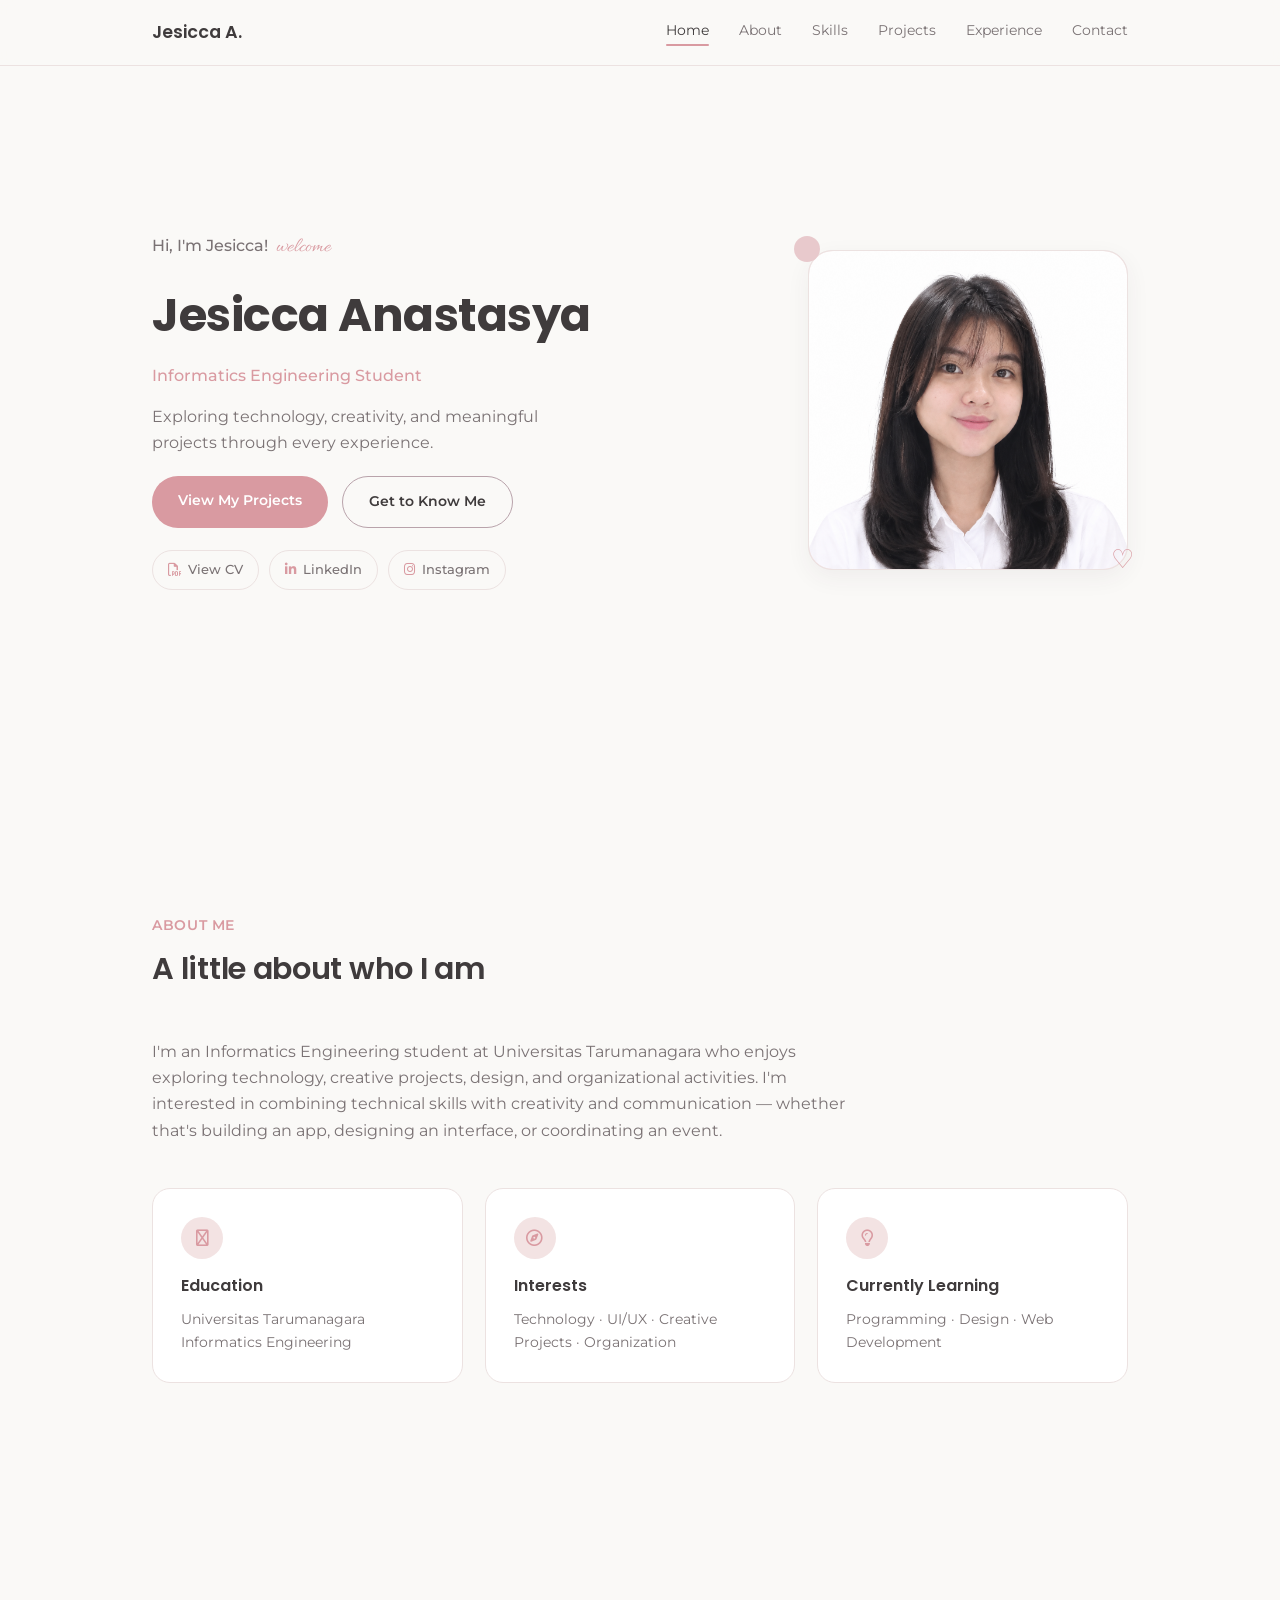
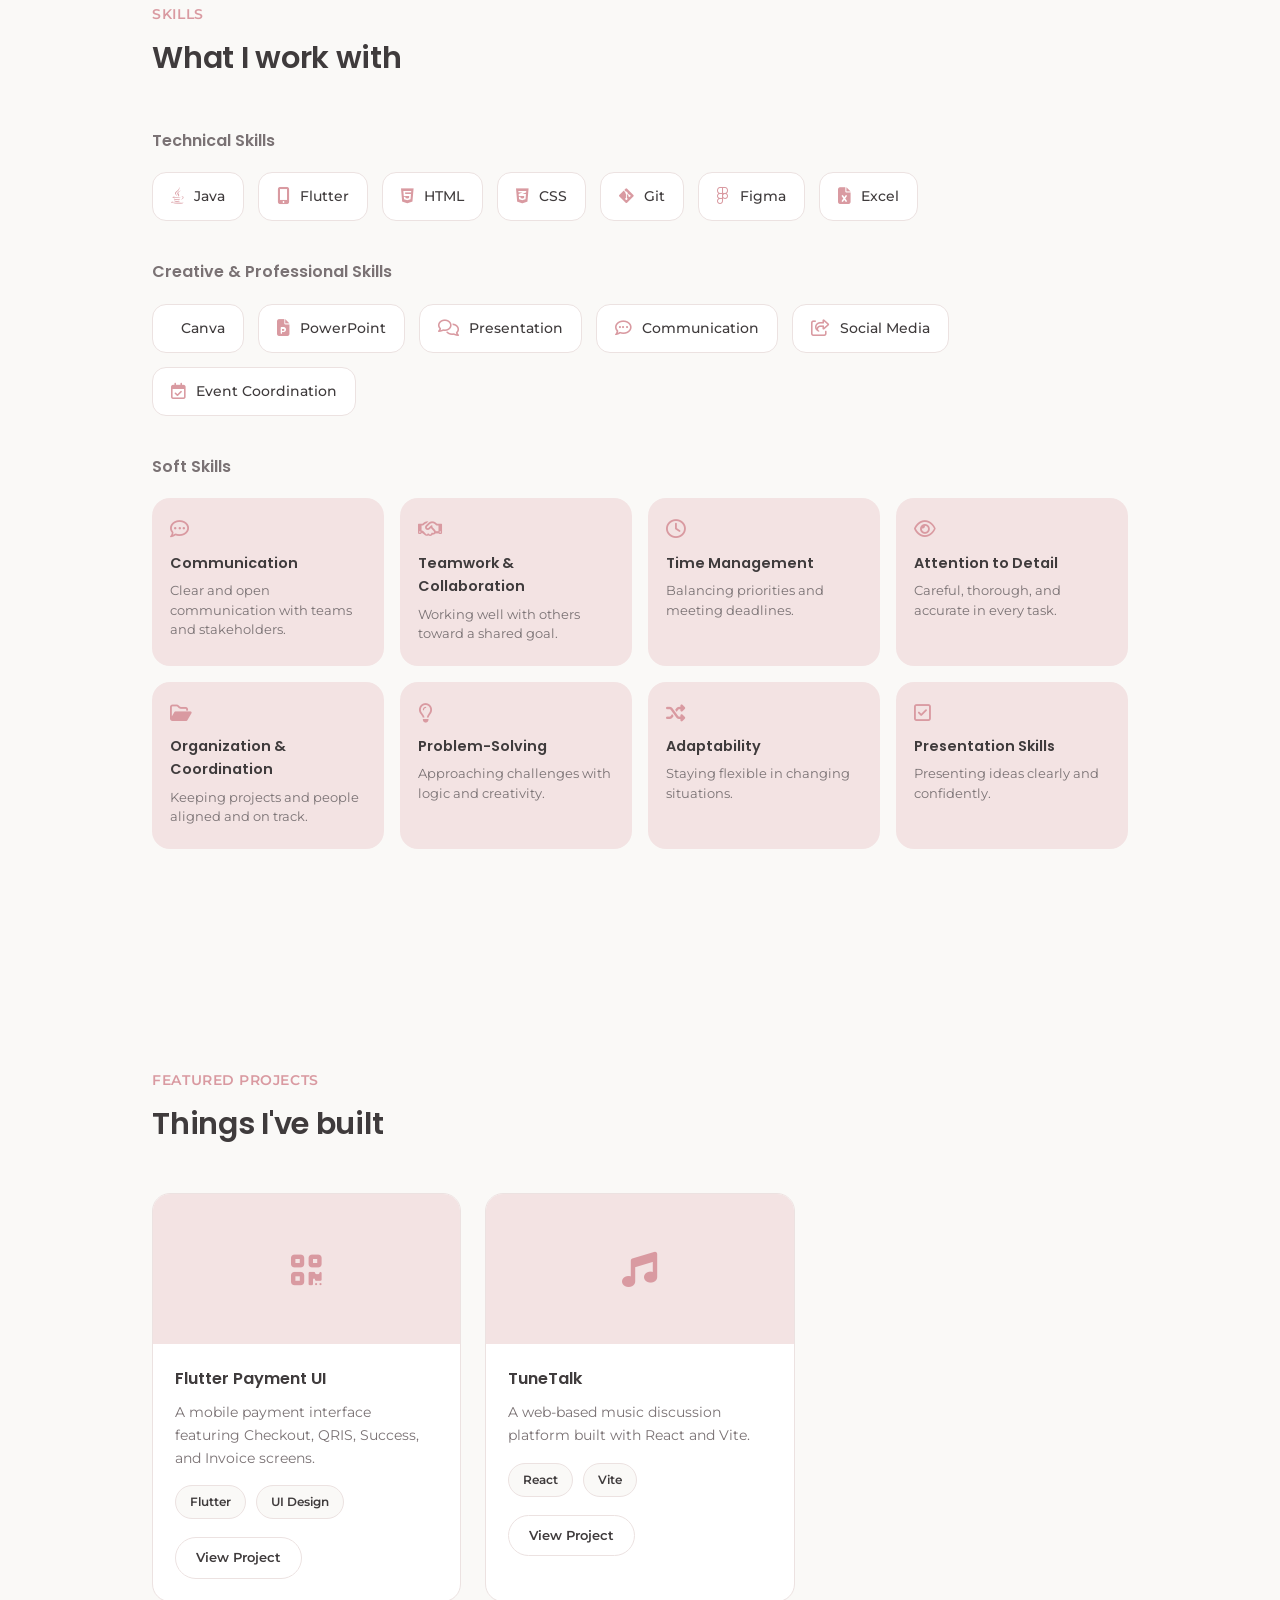
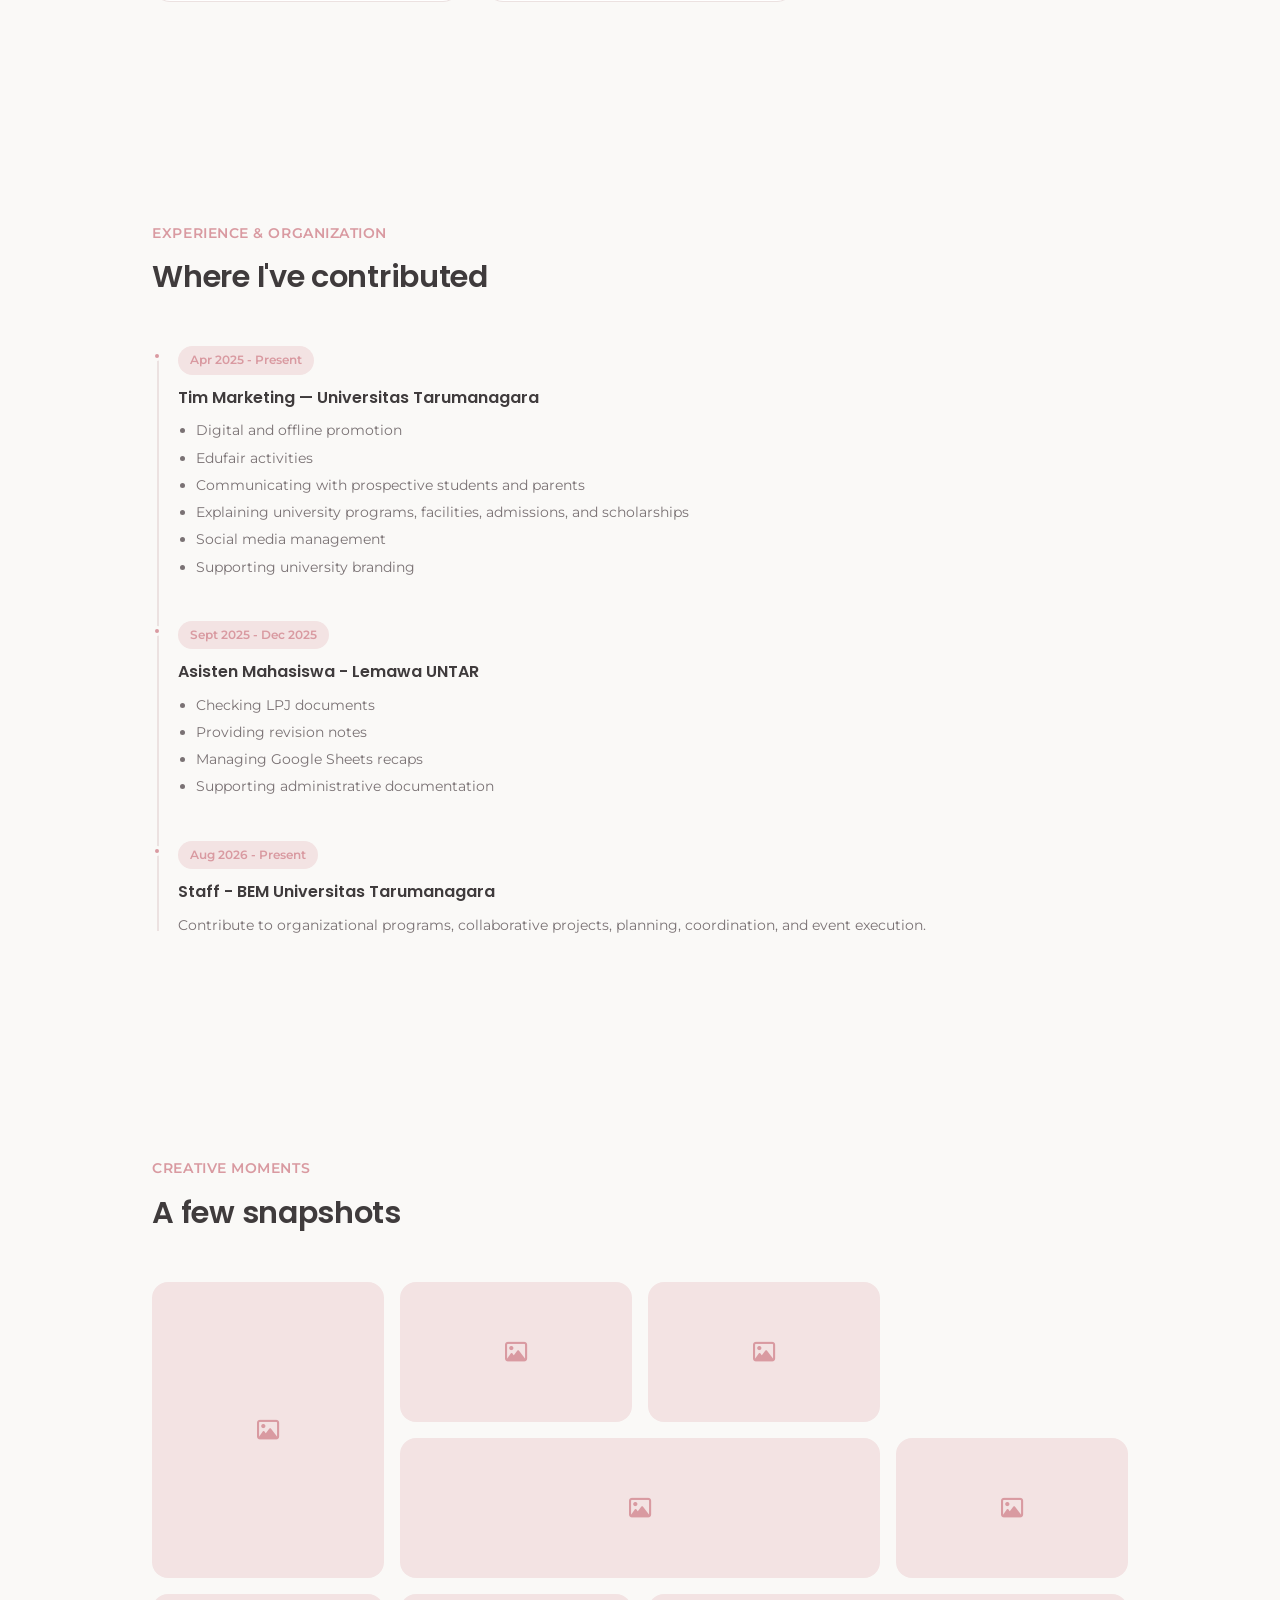
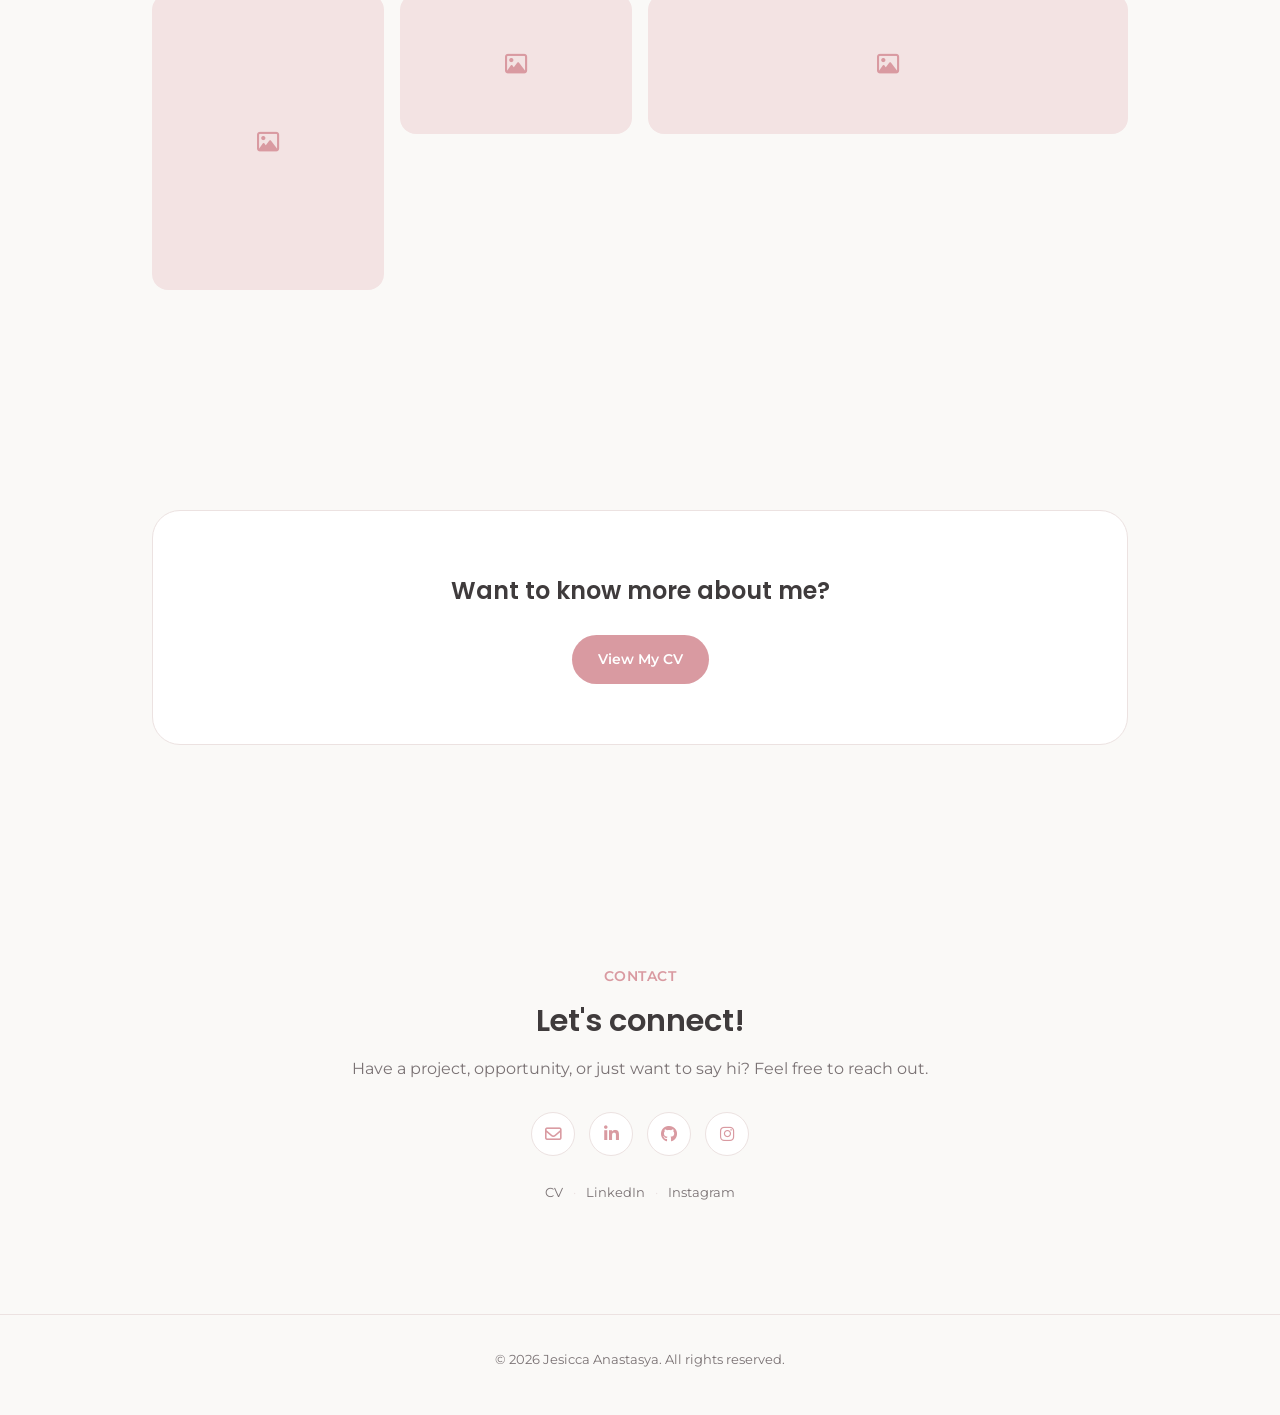
==== index.html @ 7c2760b4 "add photo" ====
<!DOCTYPE html>
<html lang="en">

<head>
  <meta charset="UTF-8">
  <meta name="viewport" content="width=device-width, initial-scale=1.0">
  <title>Jesicca Anastasya — Portfolio</title>
  <meta
    name="description"
    content="Personal portfolio of Jesicca Anastasya, Informatics Engineering student at Universitas Tarumanagara."
  >

  <!-- Google Fonts -->
  <link rel="preconnect" href="https://fonts.googleapis.com">
  <link rel="preconnect" href="https://fonts.gstatic.com" crossorigin>
  <link
    href="https://fonts.googleapis.com/css2?family=Poppins:wght@400;500;600;700&family=Montserrat:wght@400;500;600&family=Allura&display=swap"
    rel="stylesheet"
  >

  <!-- Font Awesome -->
  <link
    rel="stylesheet"
    href="https://cdnjs.cloudflare.com/ajax/libs/font-awesome/6.5.2/css/all.min.css"
  >

  <!-- CSS -->
  <link rel="stylesheet" href="style.css">
</head>
<body>

  <!-- Skip Link -->
  <a class="skip-link" href="#home">Skip to content</a>

  <!-- ================= NAVBAR ================= -->
  <header class="navbar" id="navbar">
    <div class="nav-inner">
      <a href="#home" class="logo">
        Jesicca A.
      </a>
      <nav class="nav-links" id="navLinks">
        <a href="#home" class="active">Home</a>
        <a href="#about">About</a>
        <a href="#skills">Skills</a>
        <a href="#projects">Projects</a>
        <a href="#experience">Experience</a>
        <a href="#contact">Contact</a>
      </nav>

      <button
        class="burger"
        id="burger"
        aria-label="Open menu"
        aria-expanded="false"
      >
        <span></span>
        <span></span>
        <span></span>
      </button>

    </div>
  </header>


  <main>
    <!-- ================= HERO ================= -->
    <section id="home" class="hero">
      <div class="hero-text">
        <p class="hi-tag">
          Hi, I'm Jesicca!
          <span class="script-word">welcome</span>
        </p>

        <h1>
          Jesicca Anastasya
        </h1>

        <p class="role">
          Informatics Engineering Student
        </p>

        <p class="tagline">
          Exploring technology, creativity, and meaningful projects through every experience.
        </p>

        <div class="hero-buttons">

          <a href="#projects" class="btn btn-primary">
            View My Projects
          </a>

          <a href="#about" class="btn btn-secondary">
            Get to Know Me
          </a>

        </div>


        <!-- Profile Links -->
        <div class="profile-links">

          <a
            href="[CV_URL]"
            target="_blank"
            rel="noopener noreferrer"
            aria-label="View my CV (opens in a new tab)"
            class="profile-link"
          >
            <i class="fa-regular fa-file-pdf"></i>
            <span>View CV</span>
          </a>


          <a
            href="https://www.linkedin.com/in/jesicca-anastasya-7a09a9357?utm_source=share_via&utm_content=profile&utm_medium=member_android"
            target="_blank"
            rel="noopener noreferrer"
            aria-label="Visit my LinkedIn profile (opens in a new tab)"
            class="profile-link"
          >
            <i class="fa-brands fa-linkedin-in"></i>
            <span>LinkedIn</span>
          </a>


          <a
            href="https://www.instagram.com/jesiccatsyy?stkn=MXc4cnZncHZ2bHN4Ng=="
            target="_blank"
            rel="noopener noreferrer"
            aria-label="Visit my Instagram profile (opens in a new tab)"
            class="profile-link"
          >
            <i class="fa-brands fa-instagram"></i>
            <span>Instagram</span>
          </a>

        </div>

      </div>


      <!-- ================= PROFILE PHOTO ================= -->
      <div class="hero-image">
        <div class="photo-frame">
          <!-- FOTO -->
          <img
            src="jeje pict.png"
            alt="Jesicca Anastasya"
            class="profile-photo"
          >
        </div>
        <span class="deco-dot"></span>
        <span class="deco-heart">
          ♡
        </span>
      </div>

    </section>


    <!-- ================= ABOUT ================= -->
    <section id="about" class="about reveal">
      <div class="section-head">
        <p class="eyebrow">
          About Me
        </p>
        <h2>
          A little about who I am
        </h2>
      </div>


      <p class="about-text">
        I'm an Informatics Engineering student at Universitas Tarumanagara who enjoys exploring technology,
        creative projects, design, and organizational activities. I'm interested in combining technical
        skills with creativity and communication — whether that's building an app, designing an interface,
        or coordinating an event.
      </p>


      <div class="info-cards">
        <div class="info-card">
          <div class="info-icon">
            <i class="fa-regular fa-graduation-cap"></i>
          </div>

          <h3>
            Education
          </h3>

          <p>
            Universitas Tarumanagara<br>
            Informatics Engineering
          </p>

        </div>


        <div class="info-card">

          <div class="info-icon">
            <i class="fa-regular fa-compass"></i>
          </div>

          <h3>
            Interests
          </h3>

          <p>
            Technology · UI/UX · Creative Projects · Organization
          </p>

        </div>


        <div class="info-card">

          <div class="info-icon">
            <i class="fa-regular fa-lightbulb"></i>
          </div>

          <h3>
            Currently Learning
          </h3>

          <p>
            Programming · Design · Web Development
          </p>

        </div>
      </div>

    </section>


    <!-- ================= SKILLS ================= -->
    <section id="skills" class="skills reveal">
      <div class="section-head">
        <p class="eyebrow">
          Skills
        </p>

        <h2>
          What I work with
        </h2>

      </div>


      <!-- Technical Skills -->
      <div class="skills-block">
        <h3 class="skills-subtitle">
          Technical Skills
        </h3>

        <div class="skill-grid">
          <div class="skill-chip">
            <i class="fa-brands fa-java"></i>
            <span>Java</span>
          </div>

          <div class="skill-chip">
            <i class="fa-solid fa-mobile-screen-button"></i>
            <span>Flutter</span>
          </div>

          <div class="skill-chip">
            <i class="fa-brands fa-html5"></i>
            <span>HTML</span>
          </div>

          <div class="skill-chip">
            <i class="fa-brands fa-css3-alt"></i>
            <span>CSS</span>
          </div>

          <div class="skill-chip">
            <i class="fa-brands fa-git-alt"></i>
            <span>Git</span>
          </div>

          <div class="skill-chip">
            <i class="fa-brands fa-figma"></i>
            <span>Figma</span>
          </div>

          <div class="skill-chip">
            <i class="fa-solid fa-file-excel"></i>
            <span>Excel</span>
          </div>
        </div>

      </div>


      <!-- Creative & Professional Skills -->
      <div class="skills-block">
        <h3 class="skills-subtitle">
          Creative &amp; Professional Skills
        </h3>

        <div class="skill-grid">
          <div class="skill-chip">
            <i class="fa-brands fa-canva"></i>
            <span>Canva</span>
          </div>

          <div class="skill-chip">
            <i class="fa-solid fa-file-powerpoint"></i>
            <span>PowerPoint</span>
          </div>

          <div class="skill-chip">
            <i class="fa-regular fa-comments"></i>
            <span>Presentation</span>
          </div>

          <div class="skill-chip">
            <i class="fa-regular fa-comment-dots"></i>
            <span>Communication</span>
          </div>

          <div class="skill-chip">
            <i class="fa-regular fa-share-from-square"></i>
            <span>Social Media</span>
          </div>

          <div class="skill-chip">
            <i class="fa-regular fa-calendar-check"></i>
            <span>Event Coordination</span>
          </div>
        </div>

      </div>


      <!-- Soft Skills -->
      <div class="skills-block">
        <h3 class="skills-subtitle">
          Soft Skills
        </h3>

        <div class="softskill-grid">
          <div class="softskill-card">
            <i class="fa-regular fa-comment-dots"></i>
            <h4>Communication</h4>
            <p>
              Clear and open communication with teams and stakeholders.
            </p>
          </div>

          <div class="softskill-card">
            <i class="fa-regular fa-handshake"></i>
            <h4>Teamwork &amp; Collaboration</h4>
            <p>
              Working well with others toward a shared goal.
            </p>
          </div>

          <div class="softskill-card">
            <i class="fa-regular fa-clock"></i>
            <h4>Time Management</h4>
            <p>
              Balancing priorities and meeting deadlines.
            </p>
          </div>

          <div class="softskill-card">
            <i class="fa-regular fa-eye"></i>
            <h4>Attention to Detail</h4>
            <p>
              Careful, thorough, and accurate in every task.
            </p>
          </div>

          <div class="softskill-card">
            <i class="fa-regular fa-folder-open"></i>
            <h4>Organization &amp; Coordination</h4>
            <p>
              Keeping projects and people aligned and on track.
            </p>
          </div>

          <div class="softskill-card">
            <i class="fa-regular fa-lightbulb"></i>
            <h4>Problem-Solving</h4>
            <p>
              Approaching challenges with logic and creativity.
            </p>
          </div>

          <div class="softskill-card">
            <i class="fa-solid fa-shuffle"></i>
            <h4>Adaptability</h4>
            <p>
              Staying flexible in changing situations.
            </p>
          </div>

          <div class="softskill-card">
            <i class="fa-regular fa-square-check"></i>
            <h4>Presentation Skills</h4>
            <p>
              Presenting ideas clearly and confidently.
            </p>
          </div>
        </div>
      </div>

    </section>


    <!-- ================= PROJECTS ================= -->
    <section id="projects" class="projects reveal">
      <div class="section-head">
        <p class="eyebrow">
          Featured Projects
        </p>
        <h2>
          Things I've built
        </h2>
      </div>


      <div class="project-grid">
        <article class="project-card">
          <div class="project-thumb">
            <i class="fa-solid fa-qrcode"></i>
          </div>
          <div class="project-body">

            <h3>
              Flutter Payment UI
            </h3>

            <p>
              A mobile payment interface featuring Checkout, QRIS, Success, and Invoice screens.
            </p>

            <div class="tag-row">
              <span class="tag">
                Flutter
              </span>

              <span class="tag">
                UI Design
              </span>

            </div>
            <a href="#" class="btn btn-outline small">
              View Project
            </a>
          </div>

        </article>


        <article class="project-card">
          <div class="project-thumb">
            <i class="fa-solid fa-music"></i>
          </div>

          <div class="project-body">
            <h3>
              TuneTalk
            </h3>

            <p>
              A web-based music discussion platform built with React and Vite.
            </p>

            <div class="tag-row">
              <span class="tag">
                React
              </span>

              <span class="tag">
                Vite
              </span>
            </div>

            <a href="#" class="btn btn-outline small">
              View Project
            </a>
          </div>
        </article>
      </div>
    </section>


    <!-- ================= EXPERIENCE ================= -->
    <section id="experience" class="experience reveal">
      <div class="section-head">

        <p class="eyebrow">
          Experience &amp; Organization
        </p>

        <h2>
          Where I've contributed
        </h2>
      </div>


      <div class="timeline">

        <!-- Marketing -->
        <div class="timeline-item">

          <div class="timeline-dot"></div>

          <div class="timeline-content">

            <span class="timeline-date">
              Apr 2025 - Present
            </span>

            <h3>
              Tim Marketing — Universitas Tarumanagara
            </h3>

            <ul>

              <li>
                Digital and offline promotion
              </li>

              <li>
                Edufair activities
              </li>

              <li>
                Communicating with prospective students and parents
              </li>

              <li>
                Explaining university programs, facilities, admissions, and scholarships
              </li>

              <li>
                Social media management
              </li>

              <li>
                Supporting university branding
              </li>
            </ul>
          </div>
        </div>


        <!-- Lemawa -->
        <div class="timeline-item">
          <div class="timeline-dot"></div>
          <div class="timeline-content">
            <span class="timeline-date">
              Sept 2025 - Dec 2025
            </span>

            <h3>
              Asisten Mahasiswa - Lemawa UNTAR
            </h3>
            <ul>

              <li>
                Checking LPJ documents
              </li>

              <li>
                Providing revision notes
              </li>

              <li>
                Managing Google Sheets recaps
              </li>

              <li>
                Supporting administrative documentation
              </li>
            </ul>
          </div>
        </div>


        <!-- BEM -->
        <div class="timeline-item">
          <div class="timeline-dot"></div>
          <div class="timeline-content">

            <span class="timeline-date">
              Aug 2026 - Present
            </span>

            <h3>
              Staff - BEM Universitas Tarumanagara
            </h3>

            <p>
              Contribute to organizational programs, collaborative projects,
              planning, coordination, and event execution.
            </p>
          </div>
        </div>
      </div>
    </section>


    <!-- ================= GALLERY ================= -->
    <section id="gallery" class="gallery reveal">
      <div class="section-head">
        <p class="eyebrow">
          Creative Moments
        </p>

        <h2>
          A few snapshots
        </h2>
      </div>

      <div class="gallery-grid">
        <div class="gallery-item tall">
          <i class="fa-regular fa-image"></i>
        </div>

        <div class="gallery-item">
          <i class="fa-regular fa-image"></i>
        </div>

        <div class="gallery-item">
          <i class="fa-regular fa-image"></i>
        </div>

        <div class="gallery-item wide">
          <i class="fa-regular fa-image"></i>
        </div>

        <div class="gallery-item">
          <i class="fa-regular fa-image"></i>
        </div>

        <div class="gallery-item tall">
          <i class="fa-regular fa-image"></i>
        </div>

        <div class="gallery-item">
          <i class="fa-regular fa-image"></i>
        </div>

        <div class="gallery-item wide">
          <i class="fa-regular fa-image"></i>
        </div>
      </div>
    </section>


    <!-- ================= RESUME ================= -->
    <section class="resume reveal">
      <div class="resume-card">

        <h2>
          Want to know more about me?
        </h2>

        <a href="#" class="btn btn-primary">
          View My CV
        </a>
      </div>
    </section>

    <!-- ================= CONTACT ================= -->
    <section id="contact" class="contact reveal">

      <p class="eyebrow">
        Contact
      </p>

      <h2>
        Let's connect!
      </h2>

      <p class="contact-sub">
        Have a project, opportunity, or just want to say hi?
        Feel free to reach out.
      </p>


      <div class="socials">

        <a
          href="mailto:jesiccaanastasya5@gmail.com"
          aria-label="Send me an email"
        >
          <i class="fa-regular fa-envelope"></i>
        </a>


        <a
          href="https://www.linkedin.com/in/jesicca-anastasya-7a09a9357?utm_source=share_via&utm_content=profile&utm_medium=member_android"
          target="_blank"
          rel="noopener noreferrer"
          aria-label="Visit my LinkedIn profile (opens in a new tab)"
        >
          <i class="fa-brands fa-linkedin-in"></i>
        </a>


        <a
          href="https://github.com/jesiccaanastasya"
          target="_blank"
          rel="noopener noreferrer"
          aria-label="Visit my GitHub profile (opens in a new tab)"
        >
          <i class="fa-brands fa-github"></i>
        </a>


        <a
          href="https://www.instagram.com/jesiccatsyy?stkn=MXc4cnZncHZ2bHN4Ng=="
          target="_blank"
          rel="noopener noreferrer"
          aria-label="Visit my Instagram profile (opens in a new tab)"
        >
          <i class="fa-brands fa-instagram"></i>
        </a>
      </div>


      <div class="contact-footer-links">

        <a
          href="[CV_URL]"
          target="_blank"
          rel="noopener noreferrer"
          aria-label="View my CV (opens in a new tab)"
        >
          CV
        </a>

        <span class="dot-sep">
          ·
        </span>

        <a
          href="https://www.linkedin.com/in/jesicca-anastasya-7a09a9357?utm_source=share_via&utm_content=profile&utm_medium=member_android"
          target="_blank"
          rel="noopener noreferrer"
          aria-label="Visit my LinkedIn profile (opens in a new tab)"
        >
          LinkedIn
        </a>

        <span class="dot-sep">
          ·
        </span>

        <a
          href="https://www.instagram.com/jesiccatsyy?stkn=MXc4cnZncHZ2bHN4Ng=="
          target="_blank"
          rel="noopener noreferrer"
          aria-label="Visit my Instagram profile (opens in a new tab)"
        >
          Instagram
        </a>
      </div>
    </section>
  </main>


  <!-- ================= FOOTER ================= -->
  <footer class="footer">
    <p>
      © 2026 Jesicca Anastasya. All rights reserved.
    </p>
  </footer>

  <!-- JavaScript -->
  <script src="script.js"></script>

</body>
</html>
---- style.css ----
/* ===== Tokens ===== */
:root{
  --warm-white:#FAF9F7;
  --blush:#F3E3E3;
  --dusty-pink:#E8C9CC;
  --mauve:#B9A3AB;
  --charcoal:#3F3B3C;

  --bg:var(--warm-white);
  --surface:#ffffff;
  --text:var(--charcoal);
  --text-soft:#7a7274;
  --accent:var(--dusty-pink);
  --accent-strong:#d99aa1;
  --border:#ece2e1;

  --font-head:'Poppins',sans-serif;
  --font-body:'Montserrat',sans-serif;
  --font-script:'Allura',cursive;

  --radius:18px;
  --shadow:0 8px 24px rgba(63,59,60,0.06);
  --shadow-hover:0 14px 30px rgba(63,59,60,0.1);
}

/* ===== Reset ===== */
*{
  box-sizing:border-box;
  margin:0;
  padding:0;
}

html{
  scroll-behavior:smooth;
}

body{
  font-family:var(--font-body);
  background:var(--bg);
  color:var(--text);
  line-height:1.65;
  overflow-x:hidden;
}

h1,h2,h3{
  font-family:var(--font-head);
  color:var(--text);
  font-weight:600;
}

a{
  text-decoration:none;
  color:inherit;
}

ul{
  list-style:none;
}

section{
  padding:110px 8vw;
  max-width:1180px;
  margin:0 auto;
}

i{
  color:var(--accent-strong);
}

/* ===== Skip Link ===== */
.skip-link{
  position:absolute;
  left:-999px;
  top:0;
  background:var(--charcoal);
  color:#fff;
  padding:10px 16px;
  z-index:200;
}

.skip-link:focus{
  left:10px;
  top:10px;
}

/* ===== Section Heading ===== */
.section-head{
  margin-bottom:44px;
}

.eyebrow{
  color:var(--accent-strong);
  font-weight:600;
  font-size:.85rem;
  letter-spacing:.04em;
  text-transform:uppercase;
  margin-bottom:8px;
}

.section-head h2{
  font-size:1.9rem;
  letter-spacing:-.3px;
}

/* ===== Navbar ===== */
.navbar{
  position:sticky;
  top:0;
  z-index:100;
  background:rgba(250,249,247,0.9);
  backdrop-filter:blur(8px);
  border-bottom:1px solid var(--border);
}

.nav-inner{
  max-width:1180px;
  margin:0 auto;
  display:flex;
  align-items:center;
  justify-content:space-between;
  padding:18px 8vw;
}

.logo{
  font-family:var(--font-head);
  font-weight:600;
  font-size:1.1rem;
}

.nav-links{
  display:flex;
  gap:30px;
}

.nav-links a{
  font-size:.9rem;
  color:var(--text-soft);
  transition:color .2s;
  position:relative;
  padding-bottom:4px;
}

.nav-links a:hover,
.nav-links a.active{
  color:var(--text);
}

.nav-links a.active::after{
  content:"";
  position:absolute;
  left:0;
  bottom:0;
  width:100%;
  height:2px;
  background:var(--accent-strong);
  border-radius:2px;
}

.nav-cv-btn{
  display:flex;
  align-items:center;
  gap:7px;
  font-size:.85rem;
  font-weight:600;
  border:1.5px solid var(--mauve);
  border-radius:20px;
  padding:8px 16px;
  transition:background .2s ease, border-color .2s ease;
}

.nav-cv-btn:hover{
  background:var(--blush);
  border-color:var(--accent-strong);
}

.burger{
  display:none;
  flex-direction:column;
  gap:5px;
  background:none;
  border:none;
  cursor:pointer;
}

.burger span{
  width:22px;
  height:2px;
  background:var(--text);
  display:block;
  transition:.25s;
}

/* ===== Buttons ===== */
.btn{
  display:inline-block;
  padding:13px 26px;
  border-radius:30px;
  font-weight:600;
  font-size:.9rem;
  transition:transform .2s ease, box-shadow .2s ease, background .2s ease;
}

.btn-primary{
  background:var(--accent-strong);
  color:#fff;
}

.btn-primary:hover{
  transform:translateY(-2px);
  box-shadow:var(--shadow-hover);
}

.btn-secondary{
  background:transparent;
  border:1.5px solid var(--mauve);
  color:var(--text);
}

.btn-secondary:hover{
  background:var(--blush);
  border-color:var(--accent-strong);
}

.btn-outline{
  background:transparent;
  border:1.5px solid var(--border);
  color:var(--text);
}

.btn-outline:hover{
  border-color:var(--accent-strong);
  color:var(--accent-strong);
}

.btn.small{
  padding:9px 20px;
  font-size:.82rem;
}

/* ===== Hero ===== */
.hero{
  display:flex;
  align-items:center;
  justify-content:space-between;
  gap:50px;
  min-height:82vh;
  padding-top:60px;
}

.hero-text{
  max-width:520px;
}

.hi-tag{
  color:var(--text-soft);
  font-weight:500;
  margin-bottom:12px;
  font-size:.98rem;
}

.script-word{
  font-family:var(--font-script);
  font-size:1.3rem;
  color:var(--accent-strong);
  margin-left:4px;
}

.hero-text h1{
  font-size:2.9rem;
  font-weight:700;
  margin-bottom:10px;
  letter-spacing:-.5px;
}

.role{
  font-weight:500;
  color:var(--accent-strong);
  margin-bottom:14px;
  font-size:1rem;
}

.tagline{
  color:var(--text-soft);
  margin-bottom:20px;
  max-width:430px;
}

.tag-row{
  display:flex;
  gap:10px;
  flex-wrap:wrap;
  margin-bottom:28px;
}

.tag{
  background:var(--blush);
  color:var(--charcoal);
  font-size:.76rem;
  font-weight:600;
  padding:6px 14px;
  border-radius:20px;
}

.hero-buttons{
  display:flex;
  gap:14px;
  flex-wrap:wrap;
  margin-bottom:22px;
}

.profile-links{
  display:flex;
  gap:10px;
  flex-wrap:wrap;
}

.profile-link{
  display:flex;
  align-items:center;
  gap:7px;
  font-size:.82rem;
  font-weight:500;
  color:var(--text-soft);
  border:1px solid var(--border);
  border-radius:20px;
  padding:8px 15px;
  transition:color .2s ease, border-color .2s ease, background .2s ease;
}

.profile-link:hover{
  color:var(--accent-strong);
  border-color:var(--accent-strong);
  background:var(--blush);
}

/* ===== Profile Photo ===== */
.hero-image{
  position:relative;
  flex-shrink:0;
}

.photo-frame{
  width:320px;
  aspect-ratio:1 / 1;
  padding:0;
  overflow:hidden;
  border-radius:24px;
  background:var(--blush);
  border:1px solid var(--border);
  box-shadow:var(--shadow);
}

.profile-photo{
  display:block;
  width:100%;
  height:100%;
  object-fit:cover;
  object-position:center center;
  border-radius:24px;
}

.deco-dot{
  position:absolute;
  top:-14px;
  left:-14px;
  width:26px;
  height:26px;
  border-radius:50%;
  background:var(--dusty-pink);
}

.deco-heart{
  position:absolute;
  bottom:-10px;
  right:-6px;
  color:var(--accent-strong);
  font-size:1.6rem;
}

/* ===== About ===== */
.about-text{
  max-width:720px;
  color:var(--text-soft);
  margin-bottom:44px;
}

.info-cards{
  display:grid;
  grid-template-columns:repeat(3,1fr);
  gap:22px;
}

.info-card{
  background:var(--surface);
  border:1px solid var(--border);
  border-radius:var(--radius);
  padding:28px;
  transition:box-shadow .2s ease, transform .2s ease;
}

.info-card:hover{
  box-shadow:var(--shadow-hover);
  transform:translateY(-3px);
}

.info-icon{
  width:42px;
  height:42px;
  border-radius:50%;
  background:var(--blush);
  display:flex;
  align-items:center;
  justify-content:center;
  margin-bottom:14px;
  font-size:1.05rem;
}

.info-card h3{
  font-size:1rem;
  margin-bottom:8px;
}

.info-card p{
  color:var(--text-soft);
  font-size:.88rem;
}

/* ===== Skills ===== */
.skills-block{
  margin-bottom:38px;
}

.skills-block:last-child{
  margin-bottom:0;
}

.skills-subtitle{
  font-size:1rem;
  color:var(--text-soft);
  margin-bottom:18px;
  font-weight:600;
}

.skill-grid{
  display:flex;
  flex-wrap:wrap;
  gap:14px;
}

.skill-chip{
  display:flex;
  align-items:center;
  gap:10px;
  background:var(--surface);
  border:1px solid var(--border);
  border-radius:14px;
  padding:12px 18px;
  font-size:.88rem;
  font-weight:500;
  transition:transform .2s ease, box-shadow .2s ease;
}

.skill-chip:hover{
  transform:translateY(-3px);
  box-shadow:var(--shadow-hover);
}

.skill-chip i{
  font-size:1.05rem;
}

/* ===== Soft Skills ===== */
.softskill-grid{
  display:grid;
  grid-template-columns:repeat(4,1fr);
  gap:16px;
}

.softskill-card{
  background:var(--blush);
  border-radius:var(--radius);
  padding:22px 18px;
  transition:transform .2s ease, box-shadow .2s ease;
}

.softskill-card:hover{
  transform:translateY(-3px);
  box-shadow:var(--shadow-hover);
}

.softskill-card i{
  display:block;
  font-size:1.2rem;
  color:var(--accent-strong);
  margin-bottom:12px;
}

.softskill-card h4{
  font-family:var(--font-head);
  font-size:.9rem;
  font-weight:600;
  margin-bottom:6px;
  color:var(--text);
}

.softskill-card p{
  font-size:.8rem;
  color:var(--text-soft);
  line-height:1.5;
}

/* ===== Projects ===== */
.project-grid{
  display:grid;
  grid-template-columns:repeat(3,1fr);
  gap:24px;
}

.project-card{
  background:var(--surface);
  border:1px solid var(--border);
  border-radius:var(--radius);
  overflow:hidden;
  transition:transform .25s ease, box-shadow .25s ease;
}

.project-card:hover{
  transform:translateY(-5px);
  box-shadow:var(--shadow-hover);
}

.project-thumb{
  height:150px;
  background:var(--blush);
  display:flex;
  align-items:center;
  justify-content:center;
  font-size:2.2rem;
  color:var(--mauve);
  overflow:hidden;
}

.project-body{
  padding:22px;
}

.project-body h3{
  font-size:1.02rem;
  margin-bottom:8px;
}

.project-body p{
  color:var(--text-soft);
  font-size:.86rem;
  margin-bottom:16px;
}

.project-body .tag-row{
  margin-bottom:18px;
}

.project-body .tag{
  background:var(--warm-white);
  border:1px solid var(--border);
}

/* ===== Experience Timeline ===== */
.timeline{
  position:relative;
  padding-left:26px;
}

.timeline::before{
  content:"";
  position:absolute;
  left:5px;
  top:6px;
  bottom:6px;
  width:1.5px;
  background:var(--border);
}

.timeline-item{
  position:relative;
  padding-bottom:38px;
}

.timeline-item:last-child{
  padding-bottom:0;
}

.timeline-dot{
  position:absolute;
  left:-26px;
  top:5px;
  width:10px;
  height:10px;
  border-radius:50%;
  background:var(--accent-strong);
  border:3px solid var(--warm-white);
}

.timeline-date{
  display:inline-block;
  font-size:.78rem;
  font-weight:600;
  color:var(--accent-strong);
  background:var(--blush);
  padding:4px 12px;
  border-radius:20px;
  margin-bottom:10px;
}

.timeline-content h3{
  font-size:1rem;
  margin-bottom:8px;
}

.timeline-content p{
  color:var(--text-soft);
  font-size:.9rem;
}

.timeline-content ul{
  color:var(--text-soft);
  font-size:.88rem;
  padding-left:18px;
}

.timeline-content ul li{
  list-style:disc;
  margin-bottom:4px;
}

/* ===== Gallery ===== */
.gallery-grid{
  display:grid;
  grid-template-columns:repeat(4,1fr);
  grid-auto-rows:140px;
  gap:16px;
}

.gallery-item{
  background:var(--blush);
  border-radius:16px;
  display:flex;
  align-items:center;
  justify-content:center;
  color:var(--mauve);
  font-size:1.4rem;
  overflow:hidden;
  transition:transform .3s ease;
}

.gallery-item:hover{
  transform:scale(1.03);
}

.gallery-item.tall{
  grid-row:span 2;
}

.gallery-item.wide{
  grid-column:span 2;
}

/* ===== Resume ===== */
.resume-card{
  background:var(--surface);
  border:1px solid var(--border);
  border-radius:28px;
  padding:60px 40px;
  text-align:center;
}

.resume-card h2{
  font-size:1.5rem;
  margin-bottom:24px;
}

/* ===== Contact ===== */
.contact{
  text-align:center;
}

.contact h2{
  font-size:1.9rem;
  margin-bottom:10px;
}

.contact-sub{
  color:var(--text-soft);
  margin-bottom:30px;
}

.socials{
  display:flex;
  justify-content:center;
  gap:14px;
}

.socials a{
  width:44px;
  height:44px;
  border-radius:50%;
  background:var(--surface);
  border:1px solid var(--border);
  display:flex;
  align-items:center;
  justify-content:center;
  font-size:1.05rem;
  transition:transform .2s ease, box-shadow .2s ease;
}

.socials a:hover{
  transform:translateY(-3px);
  box-shadow:var(--shadow-hover);
}

.contact-footer-links{
  margin-top:26px;
  display:flex;
  justify-content:center;
  gap:10px;
  font-size:.82rem;
  color:var(--text-soft);
}

.contact-footer-links a{
  transition:color .2s ease;
}

.contact-footer-links a:hover{
  color:var(--accent-strong);
}

.dot-sep{
  color:var(--border);
}

/* ===== Footer ===== */
.footer{
  text-align:center;
  padding:34px 8vw 44px;
  color:var(--text-soft);
  font-size:.82rem;
  border-top:1px solid var(--border);
}

/* ===== Reveal on Scroll ===== */
.reveal{
  opacity:0;
  transform:translateY(20px);
  transition:opacity .6s ease, transform .6s ease;
}

.reveal.in-view{
  opacity:1;
  transform:translateY(0);
}

/* ===== Responsive ===== */
@media (max-width:960px){

  .info-cards{
    grid-template-columns:1fr 1fr;
  }

  .project-grid{
    grid-template-columns:1fr 1fr;
  }

  .gallery-grid{
    grid-template-columns:repeat(3,1fr);
  }

  .softskill-grid{
    grid-template-columns:repeat(2,1fr);
  }

  .nav-cv-btn{
    display:none;
  }

  .photo-frame{
    width:300px;
    aspect-ratio:1 / 1;
  }
}

@media (max-width:800px){

  section{
    padding:80px 6vw;
  }

  .hero{
    flex-direction:column-reverse;
    text-align:center;
    padding-top:50px;
    min-height:auto;
  }

  .hero-text{
    max-width:100%;
  }

  .tag-row,
  .hero-buttons,
  .profile-links{
    justify-content:center;
  }

  .info-cards{
    grid-template-columns:1fr;
  }

  .project-grid{
    grid-template-columns:1fr;
  }

  .gallery-grid{
    grid-template-columns:repeat(2,1fr);
  }

  .nav-links{
    position:fixed;
    top:64px;
    right:0;
    height:calc(100vh - 64px);
    width:72%;
    background:var(--surface);
    flex-direction:column;
    padding:40px 30px;
    gap:26px;
    transform:translateX(100%);
    transition:transform .3s ease;
    box-shadow:var(--shadow-hover);
    display:flex;
  }

  .nav-links.open{
    transform:translateX(0);
  }

  .burger{
    display:flex;
  }

  .photo-frame{
    width:280px;
    aspect-ratio:1 / 1;
  }
}

@media (max-width:480px){

  .hero-text h1{
    font-size:2.1rem;
  }

  .photo-frame{
    width:230px;
    aspect-ratio:1 / 1;
  }

  .gallery-grid{
    grid-template-columns:1fr 1fr;
    grid-auto-rows:120px;
  }
}

/* ===== Reduced Motion ===== */
@media (prefers-reduced-motion:reduce){

  *{
    transition:none !important;
  }
}
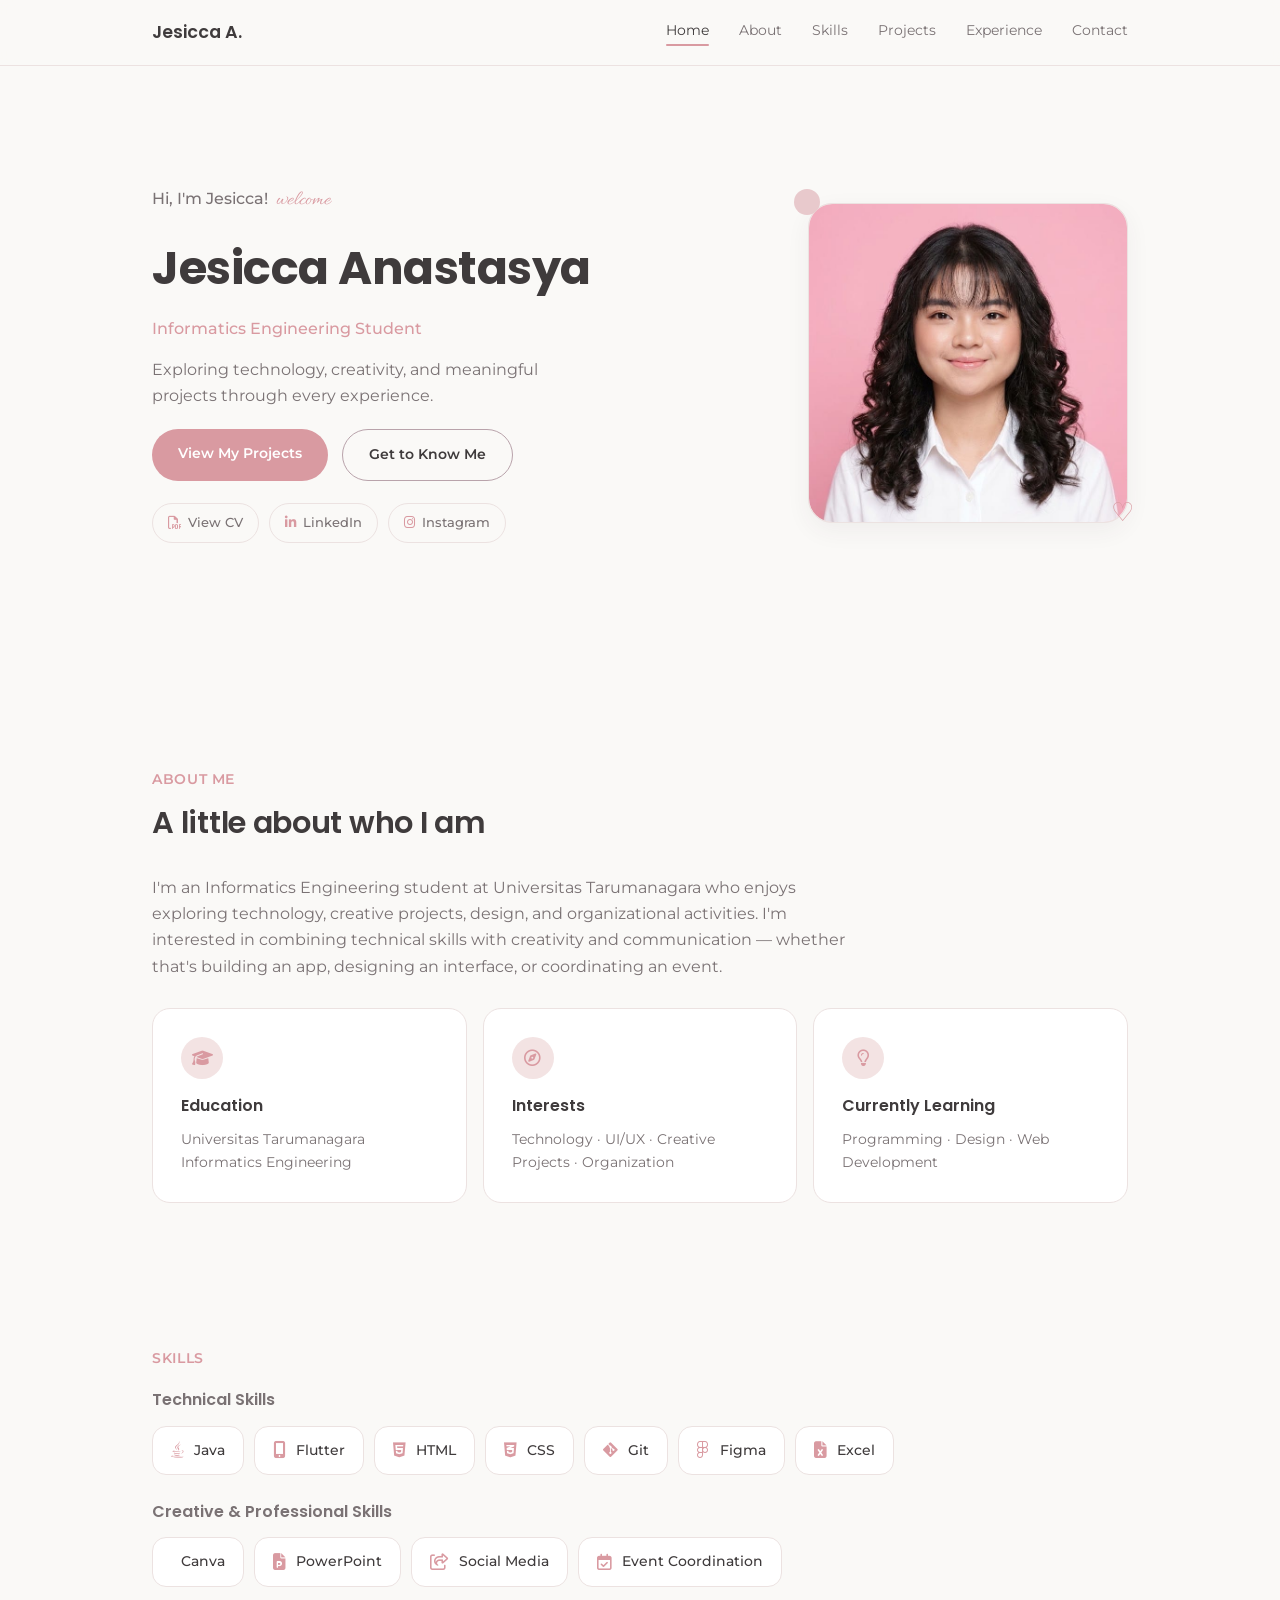
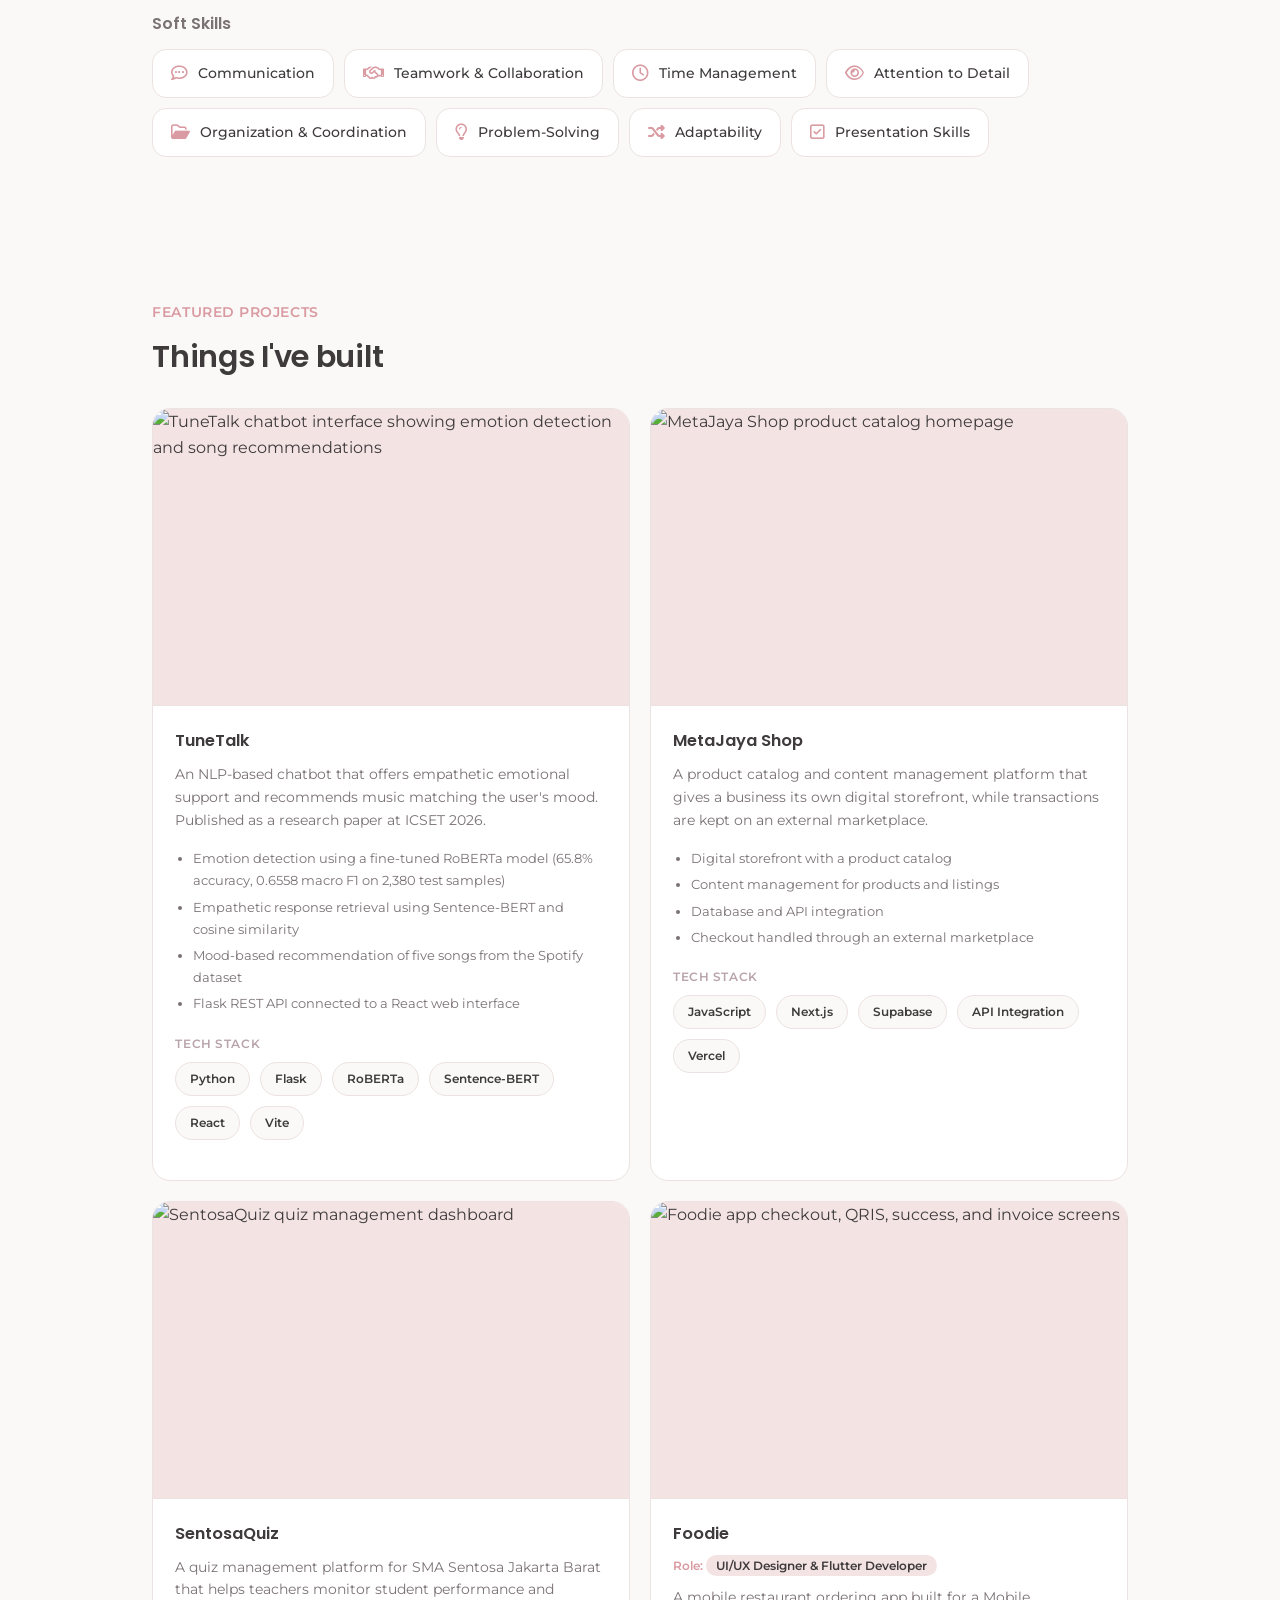
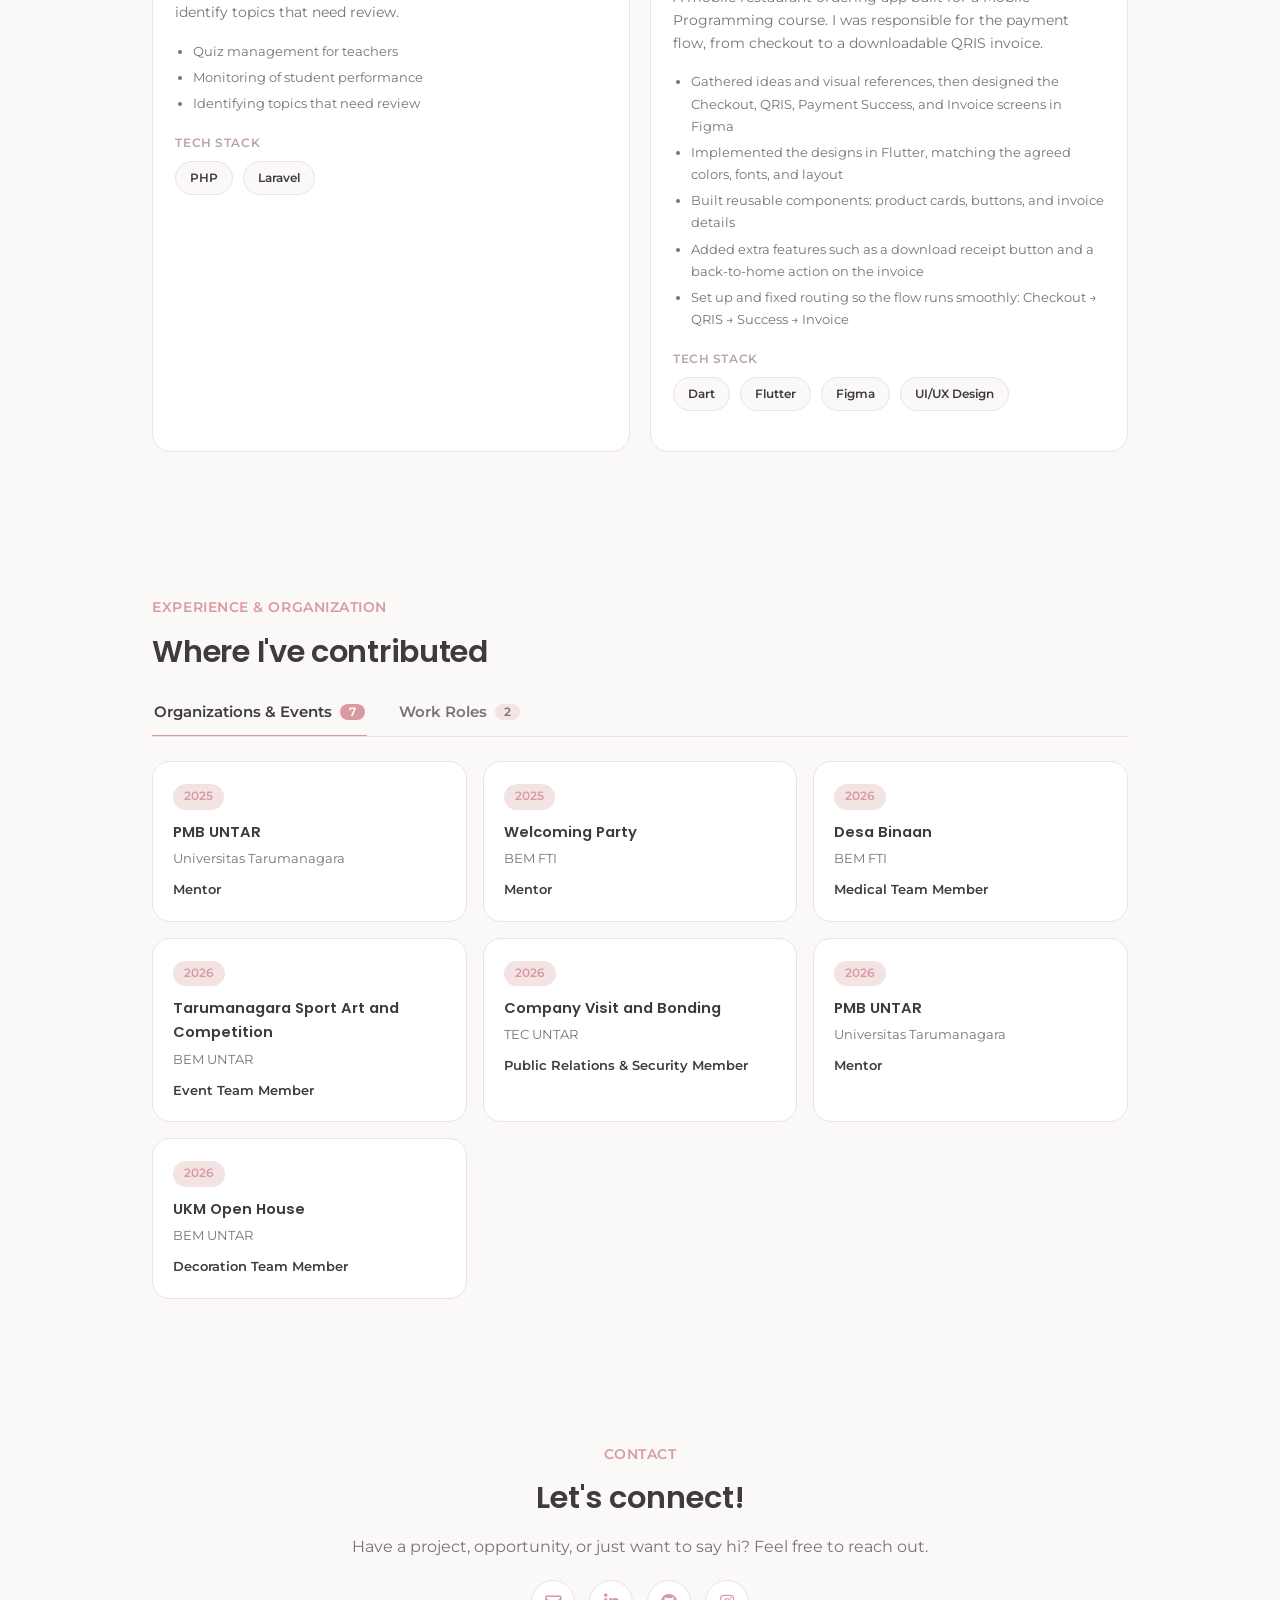
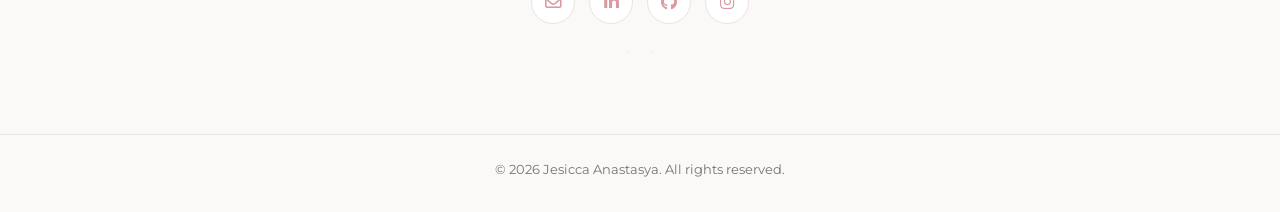
==== commit 36145a91: "Update portfolio content and layout - Add project cards with images and tech stack - Split experienc" ====
--- a/index.html
+++ b/index.html
@@ -100,7 +100,7 @@
         <div class="profile-links">
 
           <a
-            href="[CV_URL]"
+            href="CV-Jesicca-Anastasya.pdf"
             target="_blank"
             rel="noopener noreferrer"
             aria-label="View my CV (opens in a new tab)"
@@ -144,7 +144,7 @@
         <div class="photo-frame">
           <!-- FOTO -->
           <img
-            src="jeje pict.png"
+            src="images/jeje pict.png"
             alt="Jesicca Anastasya"
             class="profile-photo"
           >
@@ -181,7 +181,7 @@
       <div class="info-cards">
         <div class="info-card">
           <div class="info-icon">
-            <i class="fa-regular fa-graduation-cap"></i>
+            <i class="fa-solid fa-graduation-cap"></i>
           </div>
 
           <h3>
@@ -236,173 +236,99 @@
     <!-- ================= SKILLS ================= -->
     <section id="skills" class="skills reveal">
       <div class="section-head">
-        <p class="eyebrow">
-          Skills
-        </p>
-
-        <h2>
-          What I work with
-        </h2>
-
-      </div>
-
-
-      <!-- Technical Skills -->
+        <p class="eyebrow">Skills</p>
+      </div>
+
       <div class="skills-block">
-        <h3 class="skills-subtitle">
-          Technical Skills
-        </h3>
-
+        <h3 class="skills-subtitle">Technical Skills</h3>
         <div class="skill-grid">
           <div class="skill-chip">
             <i class="fa-brands fa-java"></i>
             <span>Java</span>
           </div>
-
           <div class="skill-chip">
             <i class="fa-solid fa-mobile-screen-button"></i>
             <span>Flutter</span>
           </div>
-
           <div class="skill-chip">
             <i class="fa-brands fa-html5"></i>
             <span>HTML</span>
           </div>
-
           <div class="skill-chip">
             <i class="fa-brands fa-css3-alt"></i>
             <span>CSS</span>
           </div>
-
           <div class="skill-chip">
             <i class="fa-brands fa-git-alt"></i>
             <span>Git</span>
           </div>
-
           <div class="skill-chip">
             <i class="fa-brands fa-figma"></i>
             <span>Figma</span>
           </div>
-
           <div class="skill-chip">
             <i class="fa-solid fa-file-excel"></i>
             <span>Excel</span>
           </div>
         </div>
-
-      </div>
-
-
-      <!-- Creative & Professional Skills -->
+      </div>
+
       <div class="skills-block">
-        <h3 class="skills-subtitle">
-          Creative &amp; Professional Skills
-        </h3>
-
+        <h3 class="skills-subtitle">Creative &amp; Professional Skills</h3>
         <div class="skill-grid">
           <div class="skill-chip">
             <i class="fa-brands fa-canva"></i>
             <span>Canva</span>
           </div>
-
           <div class="skill-chip">
             <i class="fa-solid fa-file-powerpoint"></i>
             <span>PowerPoint</span>
           </div>
-
-          <div class="skill-chip">
-            <i class="fa-regular fa-comments"></i>
-            <span>Presentation</span>
-          </div>
-
+          <div class="skill-chip">
+            <i class="fa-regular fa-share-from-square"></i>
+            <span>Social Media</span>
+          </div>
+          <div class="skill-chip">
+            <i class="fa-regular fa-calendar-check"></i>
+            <span>Event Coordination</span>
+          </div>
+        </div>
+      </div>
+
+      <div class="skills-block">
+        <h3 class="skills-subtitle">Soft Skills</h3>
+        <div class="skill-grid">
           <div class="skill-chip">
             <i class="fa-regular fa-comment-dots"></i>
             <span>Communication</span>
           </div>
-
-          <div class="skill-chip">
-            <i class="fa-regular fa-share-from-square"></i>
-            <span>Social Media</span>
-          </div>
-
-          <div class="skill-chip">
-            <i class="fa-regular fa-calendar-check"></i>
-            <span>Event Coordination</span>
-          </div>
-        </div>
-
-      </div>
-
-
-      <!-- Soft Skills -->
-      <div class="skills-block">
-        <h3 class="skills-subtitle">
-          Soft Skills
-        </h3>
-
-        <div class="softskill-grid">
-          <div class="softskill-card">
-            <i class="fa-regular fa-comment-dots"></i>
-            <h4>Communication</h4>
-            <p>
-              Clear and open communication with teams and stakeholders.
-            </p>
-          </div>
-
-          <div class="softskill-card">
+          <div class="skill-chip">
             <i class="fa-regular fa-handshake"></i>
-            <h4>Teamwork &amp; Collaboration</h4>
-            <p>
-              Working well with others toward a shared goal.
-            </p>
-          </div>
-
-          <div class="softskill-card">
+            <span>Teamwork &amp; Collaboration</span>
+          </div>
+          <div class="skill-chip">
             <i class="fa-regular fa-clock"></i>
-            <h4>Time Management</h4>
-            <p>
-              Balancing priorities and meeting deadlines.
-            </p>
-          </div>
-
-          <div class="softskill-card">
+            <span>Time Management</span>
+          </div>
+          <div class="skill-chip">
             <i class="fa-regular fa-eye"></i>
-            <h4>Attention to Detail</h4>
-            <p>
-              Careful, thorough, and accurate in every task.
-            </p>
-          </div>
-
-          <div class="softskill-card">
+            <span>Attention to Detail</span>
+          </div>
+          <div class="skill-chip">
             <i class="fa-regular fa-folder-open"></i>
-            <h4>Organization &amp; Coordination</h4>
-            <p>
-              Keeping projects and people aligned and on track.
-            </p>
-          </div>
-
-          <div class="softskill-card">
+            <span>Organization &amp; Coordination</span>
+          </div>
+          <div class="skill-chip">
             <i class="fa-regular fa-lightbulb"></i>
-            <h4>Problem-Solving</h4>
-            <p>
-              Approaching challenges with logic and creativity.
-            </p>
-          </div>
-
-          <div class="softskill-card">
+            <span>Problem-Solving</span>
+          </div>
+          <div class="skill-chip">
             <i class="fa-solid fa-shuffle"></i>
-            <h4>Adaptability</h4>
-            <p>
-              Staying flexible in changing situations.
-            </p>
-          </div>
-
-          <div class="softskill-card">
+            <span>Adaptability</span>
+          </div>
+          <div class="skill-chip">
             <i class="fa-regular fa-square-check"></i>
-            <h4>Presentation Skills</h4>
-            <p>
-              Presenting ideas clearly and confidently.
-            </p>
+            <span>Presentation Skills</span>
           </div>
         </div>
       </div>
@@ -413,77 +339,127 @@
     <!-- ================= PROJECTS ================= -->
     <section id="projects" class="projects reveal">
       <div class="section-head">
-        <p class="eyebrow">
-          Featured Projects
-        </p>
-        <h2>
-          Things I've built
-        </h2>
-      </div>
-
+        <p class="eyebrow">Featured Projects</p>
+        <h2>Things I've built</h2>
+      </div>
 
       <div class="project-grid">
+
+        <!-- TuneTalk -->
         <article class="project-card">
           <div class="project-thumb">
-            <i class="fa-solid fa-qrcode"></i>
+            <img src="images/tunetalk.png" alt="TuneTalk chatbot interface showing emotion detection and song recommendations" loading="lazy">
           </div>
           <div class="project-body">
-
-            <h3>
-              Flutter Payment UI
-            </h3>
-
+            <h3>TuneTalk</h3>
+            <!-- <p class="project-role">Role: <span>Isi peran kamu di sini</span></p> -->
             <p>
-              A mobile payment interface featuring Checkout, QRIS, Success, and Invoice screens.
+              An NLP-based chatbot that offers empathetic emotional support and
+              recommends music matching the user's mood. Published as a research
+              paper at ICSET 2026.
             </p>
-
+            <ul class="project-features">
+              <li>Emotion detection using a fine-tuned RoBERTa model (65.8% accuracy, 0.6558 macro F1 on 2,380 test samples)</li>
+              <li>Empathetic response retrieval using Sentence-BERT and cosine similarity</li>
+              <li>Mood-based recommendation of five songs from the Spotify dataset</li>
+              <li>Flask REST API connected to a React web interface</li>
+            </ul>
+            <p class="stack-label">Tech Stack</p>
             <div class="tag-row">
-              <span class="tag">
-                Flutter
-              </span>
-
-              <span class="tag">
-                UI Design
-              </span>
-
+              <span class="tag">Python</span>
+              <span class="tag">Flask</span>
+              <span class="tag">RoBERTa</span>
+              <span class="tag">Sentence-BERT</span>
+              <span class="tag">React</span>
+              <span class="tag">Vite</span>
             </div>
-            <a href="#" class="btn btn-outline small">
-              View Project
-            </a>
-          </div>
-
-        </article>
-
-
+          </div>
+        </article>
+
+        <!-- MetaJaya Shop -->
         <article class="project-card">
           <div class="project-thumb">
-            <i class="fa-solid fa-music"></i>
-          </div>
-
+            <img src="images/metajaya-shop.png" alt="MetaJaya Shop product catalog homepage" loading="lazy">
+          </div>
           <div class="project-body">
-            <h3>
-              TuneTalk
-            </h3>
-
+            <h3>MetaJaya Shop</h3>
             <p>
-              A web-based music discussion platform built with React and Vite.
+              A product catalog and content management platform that gives a
+              business its own digital storefront, while transactions are kept
+              on an external marketplace.
             </p>
-
+            <ul class="project-features">
+              <li>Digital storefront with a product catalog</li>
+              <li>Content management for products and listings</li>
+              <li>Database and API integration</li>
+              <li>Checkout handled through an external marketplace</li>
+            </ul>
+            <p class="stack-label">Tech Stack</p>
             <div class="tag-row">
-              <span class="tag">
-                React
-              </span>
-
-              <span class="tag">
-                Vite
-              </span>
+              <span class="tag">JavaScript</span>
+              <span class="tag">Next.js</span>
+              <span class="tag">Supabase</span>
+              <span class="tag">API Integration</span>
+              <span class="tag">Vercel</span>
             </div>
-
-            <a href="#" class="btn btn-outline small">
-              View Project
-            </a>
-          </div>
-        </article>
+          </div>
+        </article>
+
+        <!-- SentosaQuiz -->
+        <article class="project-card">
+          <div class="project-thumb">
+            <img src="images/sentosaquiz.png" alt="SentosaQuiz quiz management dashboard" loading="lazy">
+          </div>
+          <div class="project-body">
+            <h3>SentosaQuiz</h3>
+            <p>
+              A quiz management platform for SMA Sentosa Jakarta Barat that helps
+              teachers monitor student performance and identify topics that need
+              review.
+            </p>
+            <ul class="project-features">
+              <li>Quiz management for teachers</li>
+              <li>Monitoring of student performance</li>
+              <li>Identifying topics that need review</li>
+            </ul>
+            <p class="stack-label">Tech Stack</p>
+            <div class="tag-row">
+              <span class="tag">PHP</span>
+              <span class="tag">Laravel</span>
+            </div>
+          </div>
+        </article>
+
+        <!-- Foodie -->
+        <article class="project-card">
+          <div class="project-thumb">
+            <img src="images/foodie.png" alt="Foodie app checkout, QRIS, success, and invoice screens" loading="lazy">
+          </div>
+          <div class="project-body">
+            <h3>Foodie</h3>
+            <p class="project-role">Role: <span>UI/UX Designer &amp; Flutter Developer</span></p>
+            <p>
+              A mobile restaurant ordering app built for a Mobile Programming
+              course. I was responsible for the payment flow, from checkout to
+              a downloadable QRIS invoice.
+            </p>
+            <ul class="project-features">
+              <li>Gathered ideas and visual references, then designed the Checkout, QRIS, Payment Success, and Invoice screens in Figma</li>
+              <li>Implemented the designs in Flutter, matching the agreed colors, fonts, and layout</li>
+              <li>Built reusable components: product cards, buttons, and invoice details</li>
+              <li>Added extra features such as a download receipt button and a back-to-home action on the invoice</li>
+              <li>Set up and fixed routing so the flow runs smoothly: Checkout → QRIS → Success → Invoice</li>
+            </ul>
+            <p class="stack-label">Tech Stack</p>
+            <div class="tag-row">
+              <span class="tag">Dart</span>
+              <span class="tag">Flutter</span>
+              <span class="tag">Figma</span>
+              <span class="tag">UI/UX Design</span>
+            </div>
+          </div>
+        </article>
+
       </div>
     </section>
 
@@ -491,17 +467,77 @@
     <!-- ================= EXPERIENCE ================= -->
     <section id="experience" class="experience reveal">
       <div class="section-head">
-
-        <p class="eyebrow">
-          Experience &amp; Organization
-        </p>
-
-        <h2>
-          Where I've contributed
-        </h2>
-      </div>
-
-
+        <p class="eyebrow">Experience &amp; Organization</p>
+        <h2>Where I've contributed</h2>
+      </div>
+
+      <div class="exp-tabs" role="tablist" aria-label="Experience categories">
+        <button class="tab-btn active" role="tab" id="tab-org" aria-selected="true" aria-controls="panel-org" type="button">
+          Organizations &amp; Events <span class="tab-count">7</span>
+        </button>
+        <button class="tab-btn" role="tab" id="tab-work" aria-selected="false" aria-controls="panel-work" tabindex="-1" type="button">
+          Work Roles <span class="tab-count">2</span>
+        </button>
+      </div>
+
+      <!-- Organization -->
+      <div class="exp-panel" id="panel-org" role="tabpanel" aria-labelledby="tab-org">
+      <div class="events-block">
+        <div class="event-grid">
+        <article class="event-card">
+          <span class="event-year">2025</span>
+          <h4>PMB UNTAR</h4>
+          <p class="event-org">Universitas Tarumanagara</p>
+          <p class="event-role">Mentor</p>
+        </article>
+
+        <article class="event-card">
+          <span class="event-year">2025</span>
+          <h4>Welcoming Party</h4>
+          <p class="event-org">BEM FTI</p>
+          <p class="event-role">Mentor</p>
+        </article>
+
+        <article class="event-card">
+          <span class="event-year">2026</span>
+          <h4>Desa Binaan</h4>
+          <p class="event-org">BEM FTI</p>
+          <p class="event-role">Medical Team Member</p>
+        </article>
+
+        <article class="event-card">
+          <span class="event-year">2026</span>
+          <h4>Tarumanagara Sport Art and Competition</h4>
+          <p class="event-org">BEM UNTAR</p>
+          <p class="event-role">Event Team Member</p>
+        </article>
+
+        <article class="event-card">
+          <span class="event-year">2026</span>
+          <h4>Company Visit and Bonding</h4>
+          <p class="event-org">TEC UNTAR</p>
+          <p class="event-role">Public Relations &amp; Security Member</p>
+        </article>
+
+        <article class="event-card">
+          <span class="event-year">2026</span>
+          <h4>PMB UNTAR</h4>
+          <p class="event-org">Universitas Tarumanagara</p>
+          <p class="event-role">Mentor</p>
+        </article>
+
+        <article class="event-card">
+          <span class="event-year">2026</span>
+          <h4>UKM Open House</h4>
+          <p class="event-org">BEM UNTAR</p>
+          <p class="event-role">Decoration Team Member</p>
+        </article>
+        </div>
+      </div>
+      </div>
+
+      <!-- Work Experience -->
+      <div class="exp-panel" id="panel-work" role="tabpanel" aria-labelledby="tab-work" hidden>
       <div class="timeline">
 
         <!-- Marketing -->
@@ -580,90 +616,7 @@
             </ul>
           </div>
         </div>
-
-
-        <!-- BEM -->
-        <div class="timeline-item">
-          <div class="timeline-dot"></div>
-          <div class="timeline-content">
-
-            <span class="timeline-date">
-              Aug 2026 - Present
-            </span>
-
-            <h3>
-              Staff - BEM Universitas Tarumanagara
-            </h3>
-
-            <p>
-              Contribute to organizational programs, collaborative projects,
-              planning, coordination, and event execution.
-            </p>
-          </div>
-        </div>
-      </div>
-    </section>
-
-
-    <!-- ================= GALLERY ================= -->
-    <section id="gallery" class="gallery reveal">
-      <div class="section-head">
-        <p class="eyebrow">
-          Creative Moments
-        </p>
-
-        <h2>
-          A few snapshots
-        </h2>
-      </div>
-
-      <div class="gallery-grid">
-        <div class="gallery-item tall">
-          <i class="fa-regular fa-image"></i>
-        </div>
-
-        <div class="gallery-item">
-          <i class="fa-regular fa-image"></i>
-        </div>
-
-        <div class="gallery-item">
-          <i class="fa-regular fa-image"></i>
-        </div>
-
-        <div class="gallery-item wide">
-          <i class="fa-regular fa-image"></i>
-        </div>
-
-        <div class="gallery-item">
-          <i class="fa-regular fa-image"></i>
-        </div>
-
-        <div class="gallery-item tall">
-          <i class="fa-regular fa-image"></i>
-        </div>
-
-        <div class="gallery-item">
-          <i class="fa-regular fa-image"></i>
-        </div>
-
-        <div class="gallery-item wide">
-          <i class="fa-regular fa-image"></i>
-        </div>
-      </div>
-    </section>
-
-
-    <!-- ================= RESUME ================= -->
-    <section class="resume reveal">
-      <div class="resume-card">
-
-        <h2>
-          Want to know more about me?
-        </h2>
-
-        <a href="#" class="btn btn-primary">
-          View My CV
-        </a>
+      </div>
       </div>
     </section>
 
@@ -728,12 +681,11 @@
       <div class="contact-footer-links">
 
         <a
-          href="[CV_URL]"
+          href="CV-Jesicca-Anastasya.pdf"
           target="_blank"
           rel="noopener noreferrer"
           aria-label="View my CV (opens in a new tab)"
         >
-          CV
         </a>
 
         <span class="dot-sep">
@@ -746,7 +698,6 @@
           rel="noopener noreferrer"
           aria-label="Visit my LinkedIn profile (opens in a new tab)"
         >
-          LinkedIn
         </a>
 
         <span class="dot-sep">
@@ -759,7 +710,6 @@
           rel="noopener noreferrer"
           aria-label="Visit my Instagram profile (opens in a new tab)"
         >
-          Instagram
         </a>
       </div>
     </section>
--- a/style.css
+++ b/style.css
@@ -58,7 +58,7 @@
 }
 
 section{
-  padding:110px 8vw;
+  padding:72px 8vw;
   max-width:1180px;
   margin:0 auto;
 }
@@ -85,7 +85,11 @@
 
 /* ===== Section Heading ===== */
 .section-head{
-  margin-bottom:44px;
+  margin-bottom:26px;
+}
+
+.skills .section-head{
+  margin-bottom:18px;
 }
 
 .eyebrow{
@@ -243,8 +247,8 @@
   align-items:center;
   justify-content:space-between;
   gap:50px;
-  min-height:82vh;
-  padding-top:60px;
+  min-height:70vh;
+  padding-top:36px;
 }
 
 .hero-text{
@@ -355,7 +359,7 @@
   width:100%;
   height:100%;
   object-fit:cover;
-  object-position:center center;
+  object-position:center 30%; /* 0% = paling atas, 50% = tengah. Ubah angka ini untuk geser posisi foto */
   border-radius:24px;
 }
 
@@ -381,13 +385,13 @@
 .about-text{
   max-width:720px;
   color:var(--text-soft);
-  margin-bottom:44px;
+  margin-bottom:28px;
 }
 
 .info-cards{
   display:grid;
   grid-template-columns:repeat(3,1fr);
-  gap:22px;
+  gap:16px;
 }
 
 .info-card{
@@ -427,7 +431,7 @@
 
 /* ===== Skills ===== */
 .skills-block{
-  margin-bottom:38px;
+  margin-bottom:24px;
 }
 
 .skills-block:last-child{
@@ -437,14 +441,14 @@
 .skills-subtitle{
   font-size:1rem;
   color:var(--text-soft);
-  margin-bottom:18px;
+  margin-bottom:12px;
   font-weight:600;
 }
 
 .skill-grid{
   display:flex;
   flex-wrap:wrap;
-  gap:14px;
+  gap:10px;
 }
 
 .skill-chip{
@@ -469,51 +473,11 @@
   font-size:1.05rem;
 }
 
-/* ===== Soft Skills ===== */
-.softskill-grid{
-  display:grid;
-  grid-template-columns:repeat(4,1fr);
-  gap:16px;
-}
-
-.softskill-card{
-  background:var(--blush);
-  border-radius:var(--radius);
-  padding:22px 18px;
-  transition:transform .2s ease, box-shadow .2s ease;
-}
-
-.softskill-card:hover{
-  transform:translateY(-3px);
-  box-shadow:var(--shadow-hover);
-}
-
-.softskill-card i{
-  display:block;
-  font-size:1.2rem;
-  color:var(--accent-strong);
-  margin-bottom:12px;
-}
-
-.softskill-card h4{
-  font-family:var(--font-head);
-  font-size:.9rem;
-  font-weight:600;
-  margin-bottom:6px;
-  color:var(--text);
-}
-
-.softskill-card p{
-  font-size:.8rem;
-  color:var(--text-soft);
-  line-height:1.5;
-}
-
 /* ===== Projects ===== */
 .project-grid{
   display:grid;
-  grid-template-columns:repeat(3,1fr);
-  gap:24px;
+  grid-template-columns:repeat(2,1fr);
+  gap:20px;
 }
 
 .project-card{
@@ -521,6 +485,8 @@
   border:1px solid var(--border);
   border-radius:var(--radius);
   overflow:hidden;
+  display:flex;
+  flex-direction:column;
   transition:transform .25s ease, box-shadow .25s ease;
 }
 
@@ -530,18 +496,30 @@
 }
 
 .project-thumb{
-  height:150px;
-  background:var(--blush);
-  display:flex;
-  align-items:center;
-  justify-content:center;
-  font-size:2.2rem;
-  color:var(--mauve);
+  aspect-ratio:16 / 10;
+  background:var(--blush);
   overflow:hidden;
+  border-bottom:1px solid var(--border);
+}
+
+.project-thumb img{
+  display:block;
+  width:100%;
+  height:100%;
+  object-fit:cover;
+  object-position:center top;
+  transition:transform .4s ease;
+}
+
+.project-card:hover .project-thumb img{
+  transform:scale(1.03);
 }
 
 .project-body{
   padding:22px;
+  display:flex;
+  flex-direction:column;
+  flex:1;
 }
 
 .project-body h3{
@@ -562,6 +540,46 @@
 .project-body .tag{
   background:var(--warm-white);
   border:1px solid var(--border);
+}
+
+.project-body .btn{
+  align-self:flex-start;
+  margin-top:auto;
+}
+
+.project-role{
+  font-size:.78rem !important;
+  font-weight:600;
+  color:var(--accent-strong) !important;
+  margin-bottom:10px !important;
+}
+
+.project-role span{
+  background:var(--blush);
+  padding:3px 10px;
+  border-radius:20px;
+  color:var(--charcoal);
+}
+
+.project-features{
+  margin-bottom:16px;
+  padding-left:18px;
+  color:var(--text-soft);
+  font-size:.84rem;
+}
+
+.project-features li{
+  list-style:disc;
+  margin-bottom:4px;
+}
+
+.stack-label{
+  font-size:.72rem !important;
+  font-weight:600;
+  letter-spacing:.05em;
+  text-transform:uppercase;
+  color:var(--mauve) !important;
+  margin-bottom:8px !important;
 }
 
 /* ===== Experience Timeline ===== */
@@ -582,7 +600,7 @@
 
 .timeline-item{
   position:relative;
-  padding-bottom:38px;
+  padding-bottom:26px;
 }
 
 .timeline-item:last-child{
@@ -632,50 +650,118 @@
   margin-bottom:4px;
 }
 
-/* ===== Gallery ===== */
-.gallery-grid{
+/* ===== Experience Tabs ===== */
+.exp-tabs{
+  display:flex;
+  gap:30px;
+  margin-bottom:24px;
+  border-bottom:1px solid var(--border);
+  overflow-x:auto;
+}
+
+.tab-btn{
+  display:flex;
+  align-items:center;
+  gap:8px;
+  font-family:var(--font-body);
+  font-size:.92rem;
+  font-weight:600;
+  color:var(--text-soft);
+  background:none;
+  border:none;
+  border-bottom:2px solid transparent;
+  margin-bottom:-1px;
+  padding:0 2px 14px;
+  cursor:pointer;
+  white-space:nowrap;
+  transition:color .2s ease, border-color .2s ease;
+}
+
+.tab-btn:hover{
+  color:var(--text);
+}
+
+.tab-btn.active{
+  color:var(--text);
+  border-bottom-color:var(--accent-strong);
+}
+
+.tab-count{
+  font-size:.72rem;
+  font-weight:600;
+  color:var(--text-soft);
+  background:var(--blush);
+  border-radius:20px;
+  padding:1px 9px;
+}
+
+.tab-btn.active .tab-count{
+  color:#fff;
+  background:var(--accent-strong);
+}
+
+.tab-btn:focus-visible{
+  outline:2px solid var(--charcoal);
+  outline-offset:4px;
+  border-radius:4px;
+}
+
+.exp-panel[hidden]{
+  display:none;
+}
+
+/* ===== Events / Committees ===== */
+.events-block{
+  margin-top:0;
+}
+
+.event-grid{
   display:grid;
-  grid-template-columns:repeat(4,1fr);
-  grid-auto-rows:140px;
+  grid-template-columns:repeat(3,1fr);
   gap:16px;
 }
 
-.gallery-item{
-  background:var(--blush);
-  border-radius:16px;
-  display:flex;
-  align-items:center;
-  justify-content:center;
-  color:var(--mauve);
-  font-size:1.4rem;
-  overflow:hidden;
-  transition:transform .3s ease;
-}
-
-.gallery-item:hover{
-  transform:scale(1.03);
-}
-
-.gallery-item.tall{
-  grid-row:span 2;
-}
-
-.gallery-item.wide{
-  grid-column:span 2;
-}
-
-/* ===== Resume ===== */
-.resume-card{
+.event-card{
   background:var(--surface);
   border:1px solid var(--border);
-  border-radius:28px;
-  padding:60px 40px;
-  text-align:center;
-}
-
-.resume-card h2{
-  font-size:1.5rem;
-  margin-bottom:24px;
+  border-radius:var(--radius);
+  padding:20px;
+  transition:transform .2s ease, box-shadow .2s ease;
+}
+
+.event-card:hover{
+  transform:translateY(-3px);
+  box-shadow:var(--shadow-hover);
+}
+
+.event-year{
+  display:inline-block;
+  font-size:.74rem;
+  font-weight:600;
+  color:var(--accent-strong);
+  background:var(--blush);
+  padding:3px 11px;
+  border-radius:20px;
+  margin-bottom:10px;
+}
+
+.event-card h4{
+  font-family:var(--font-head);
+  font-size:.92rem;
+  font-weight:600;
+  margin-bottom:4px;
+}
+
+.event-org{
+  font-size:.8rem;
+  color:var(--text-soft);
+  margin-bottom:10px;
+}
+
+.event-role{
+  font-size:.82rem;
+  font-weight:600;
+  color:var(--charcoal);
 }
 
 /* ===== Contact ===== */
@@ -690,7 +776,7 @@
 
 .contact-sub{
   color:var(--text-soft);
-  margin-bottom:30px;
+  margin-bottom:20px;
 }
 
 .socials{
@@ -718,7 +804,7 @@
 }
 
 .contact-footer-links{
-  margin-top:26px;
+  margin-top:16px;
   display:flex;
   justify-content:center;
   gap:10px;
@@ -741,7 +827,7 @@
 /* ===== Footer ===== */
 .footer{
   text-align:center;
-  padding:34px 8vw 44px;
+  padding:24px 8vw 32px;
   color:var(--text-soft);
   font-size:.82rem;
   border-top:1px solid var(--border);
@@ -766,17 +852,12 @@
     grid-template-columns:1fr 1fr;
   }
 
-  .project-grid{
+  .project-grid,
+  .event-grid{
     grid-template-columns:1fr 1fr;
   }
 
-  .gallery-grid{
-    grid-template-columns:repeat(3,1fr);
-  }
-
-  .softskill-grid{
-    grid-template-columns:repeat(2,1fr);
-  }
+
 
   .nav-cv-btn{
     display:none;
@@ -791,13 +872,13 @@
 @media (max-width:800px){
 
   section{
-    padding:80px 6vw;
+    padding:52px 6vw;
   }
 
   .hero{
     flex-direction:column-reverse;
     text-align:center;
-    padding-top:50px;
+    padding-top:28px;
     min-height:auto;
   }
 
@@ -811,17 +892,19 @@
     justify-content:center;
   }
 
+  .project-body .tag-row{
+    justify-content:flex-start;
+  }
+
   .info-cards{
     grid-template-columns:1fr;
   }
 
-  .project-grid{
+  .project-grid,
+  .event-grid{
     grid-template-columns:1fr;
   }
 
-  .gallery-grid{
-    grid-template-columns:repeat(2,1fr);
-  }
 
   .nav-links{
     position:fixed;
@@ -864,10 +947,6 @@
     aspect-ratio:1 / 1;
   }
 
-  .gallery-grid{
-    grid-template-columns:1fr 1fr;
-    grid-auto-rows:120px;
-  }
 }
 
 /* ===== Reduced Motion ===== */
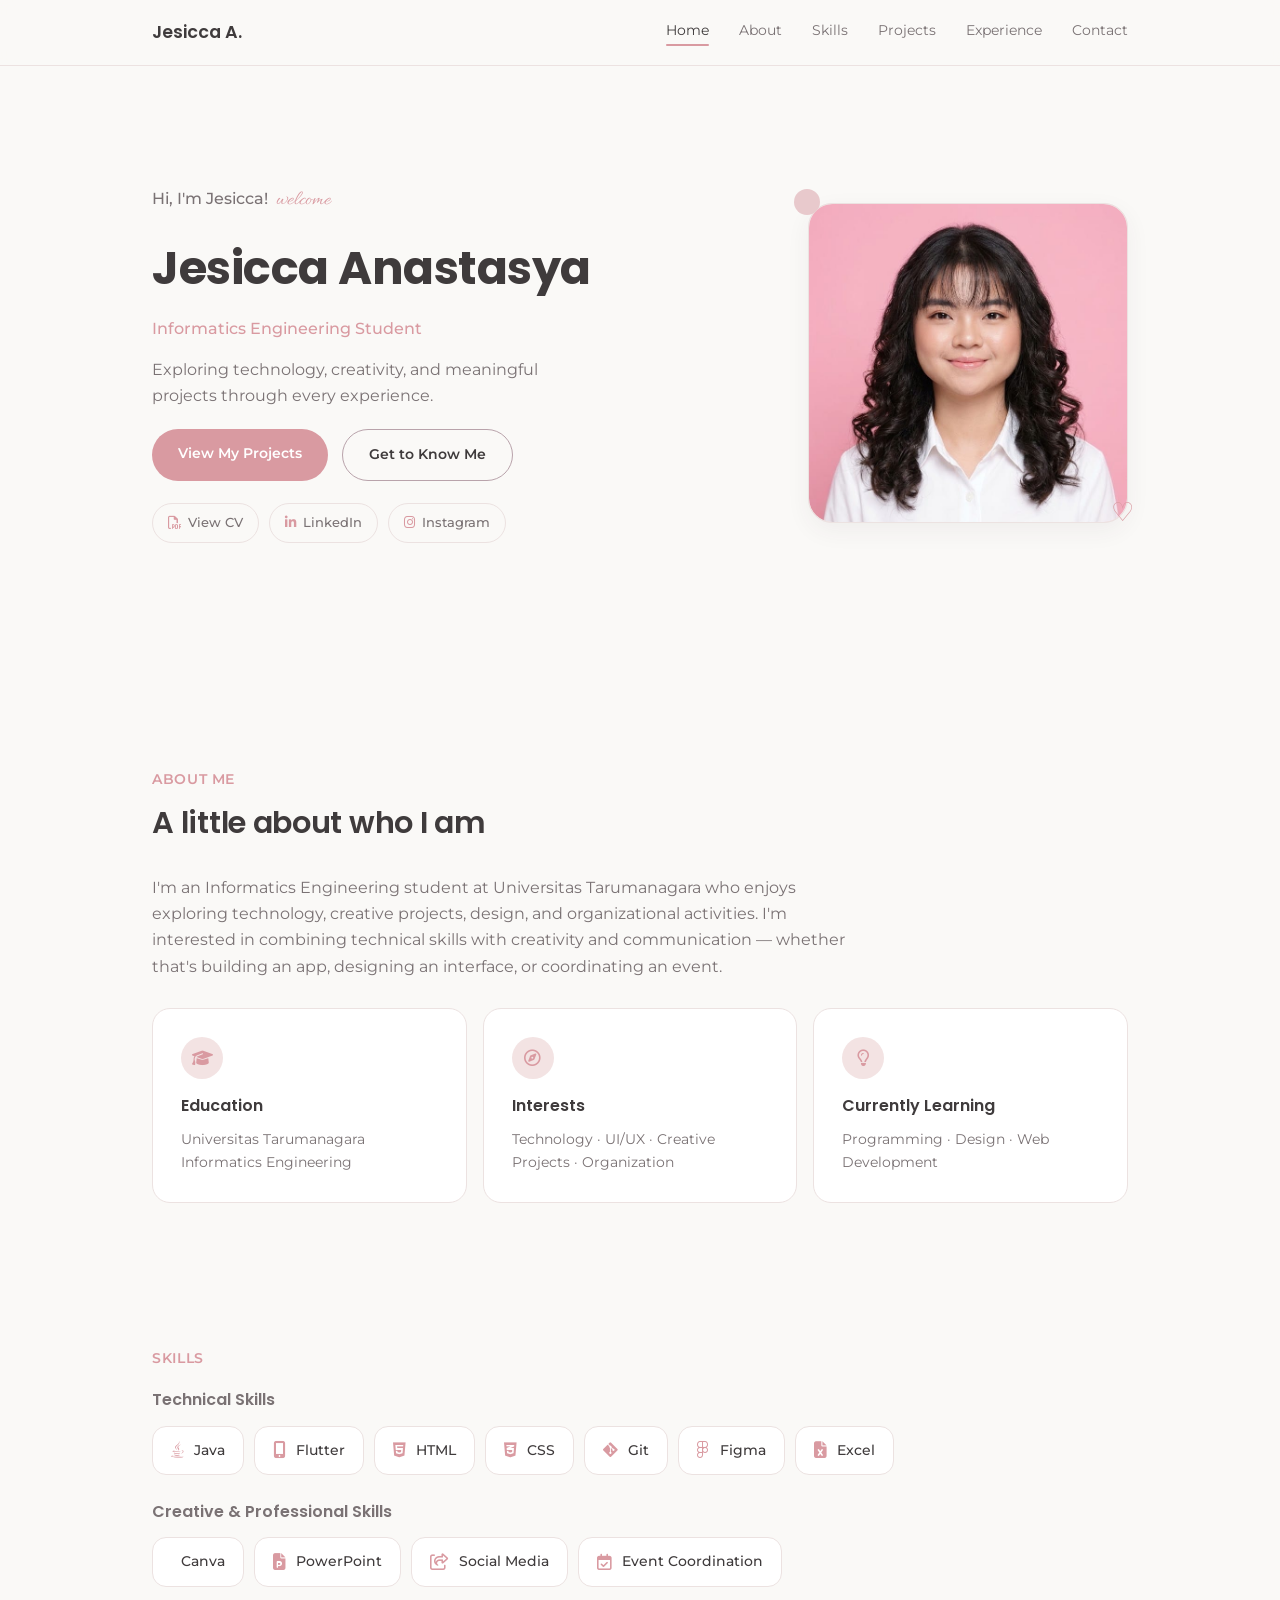
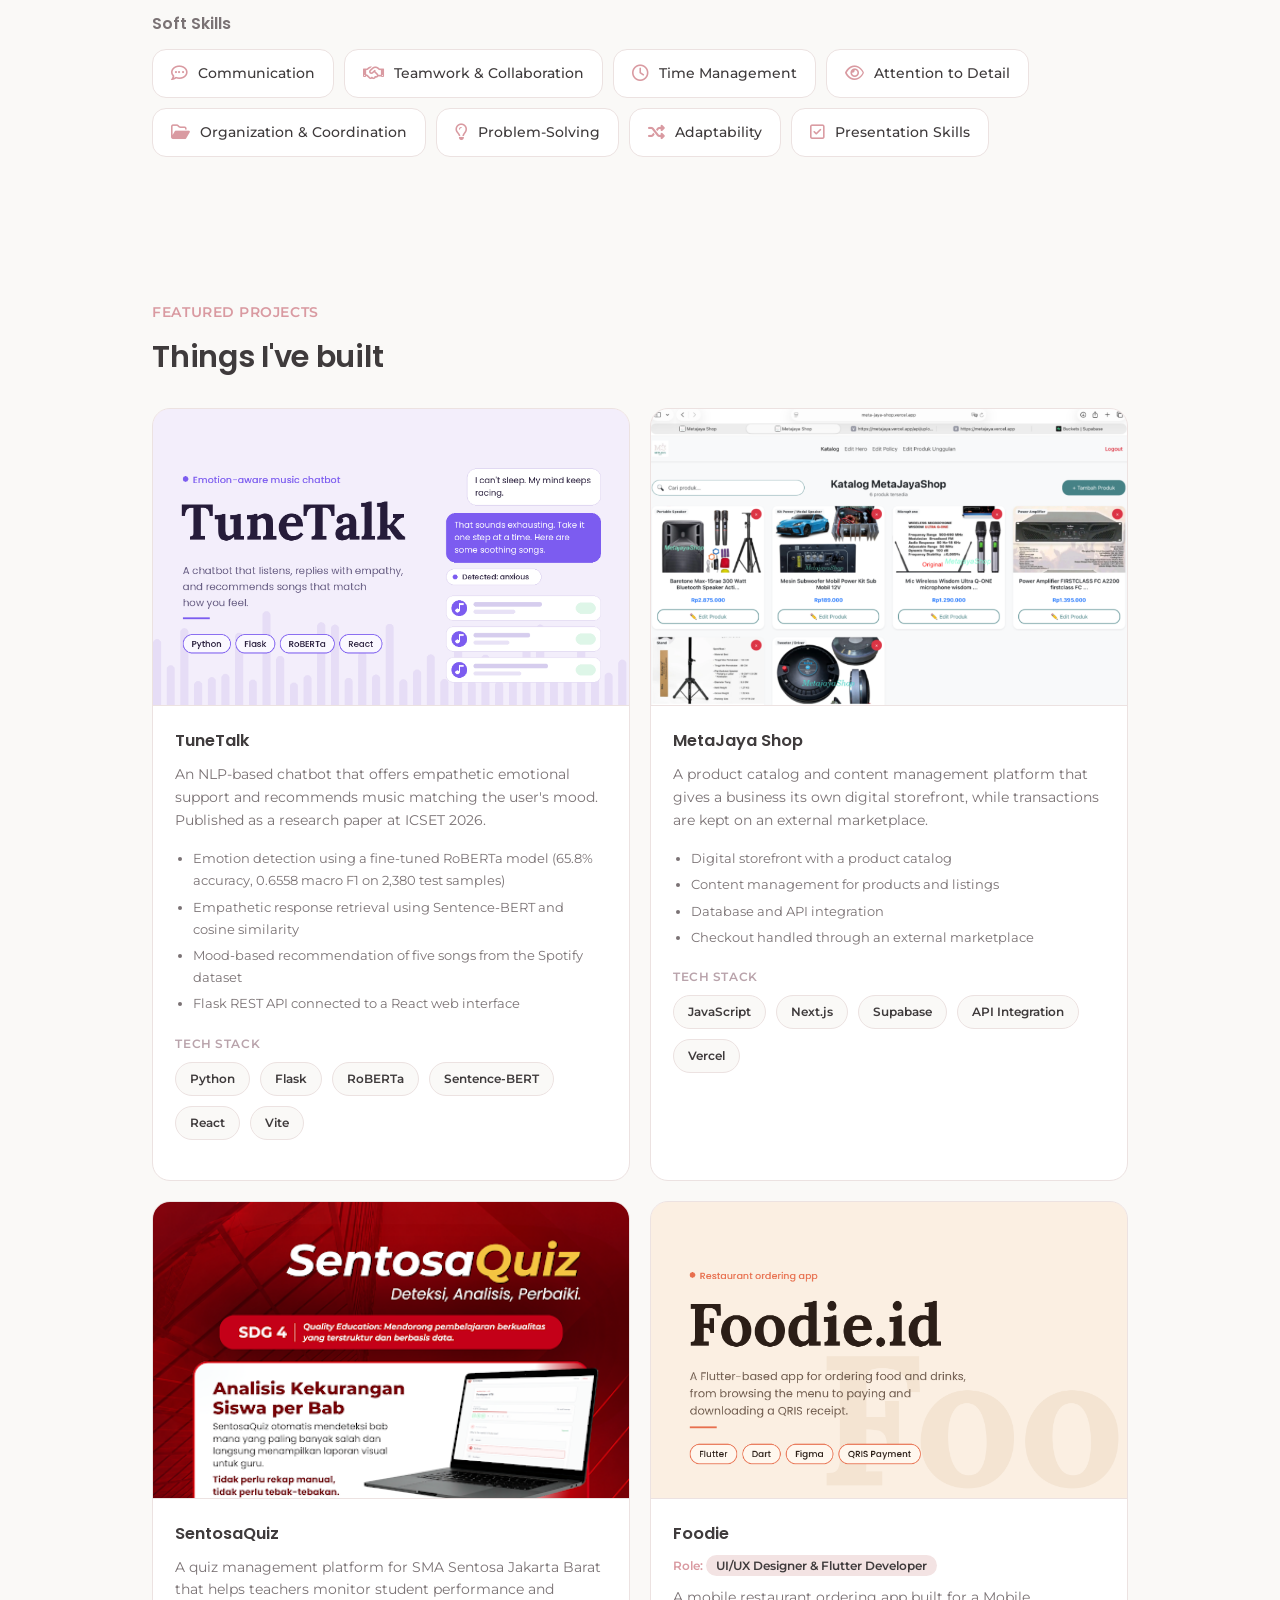
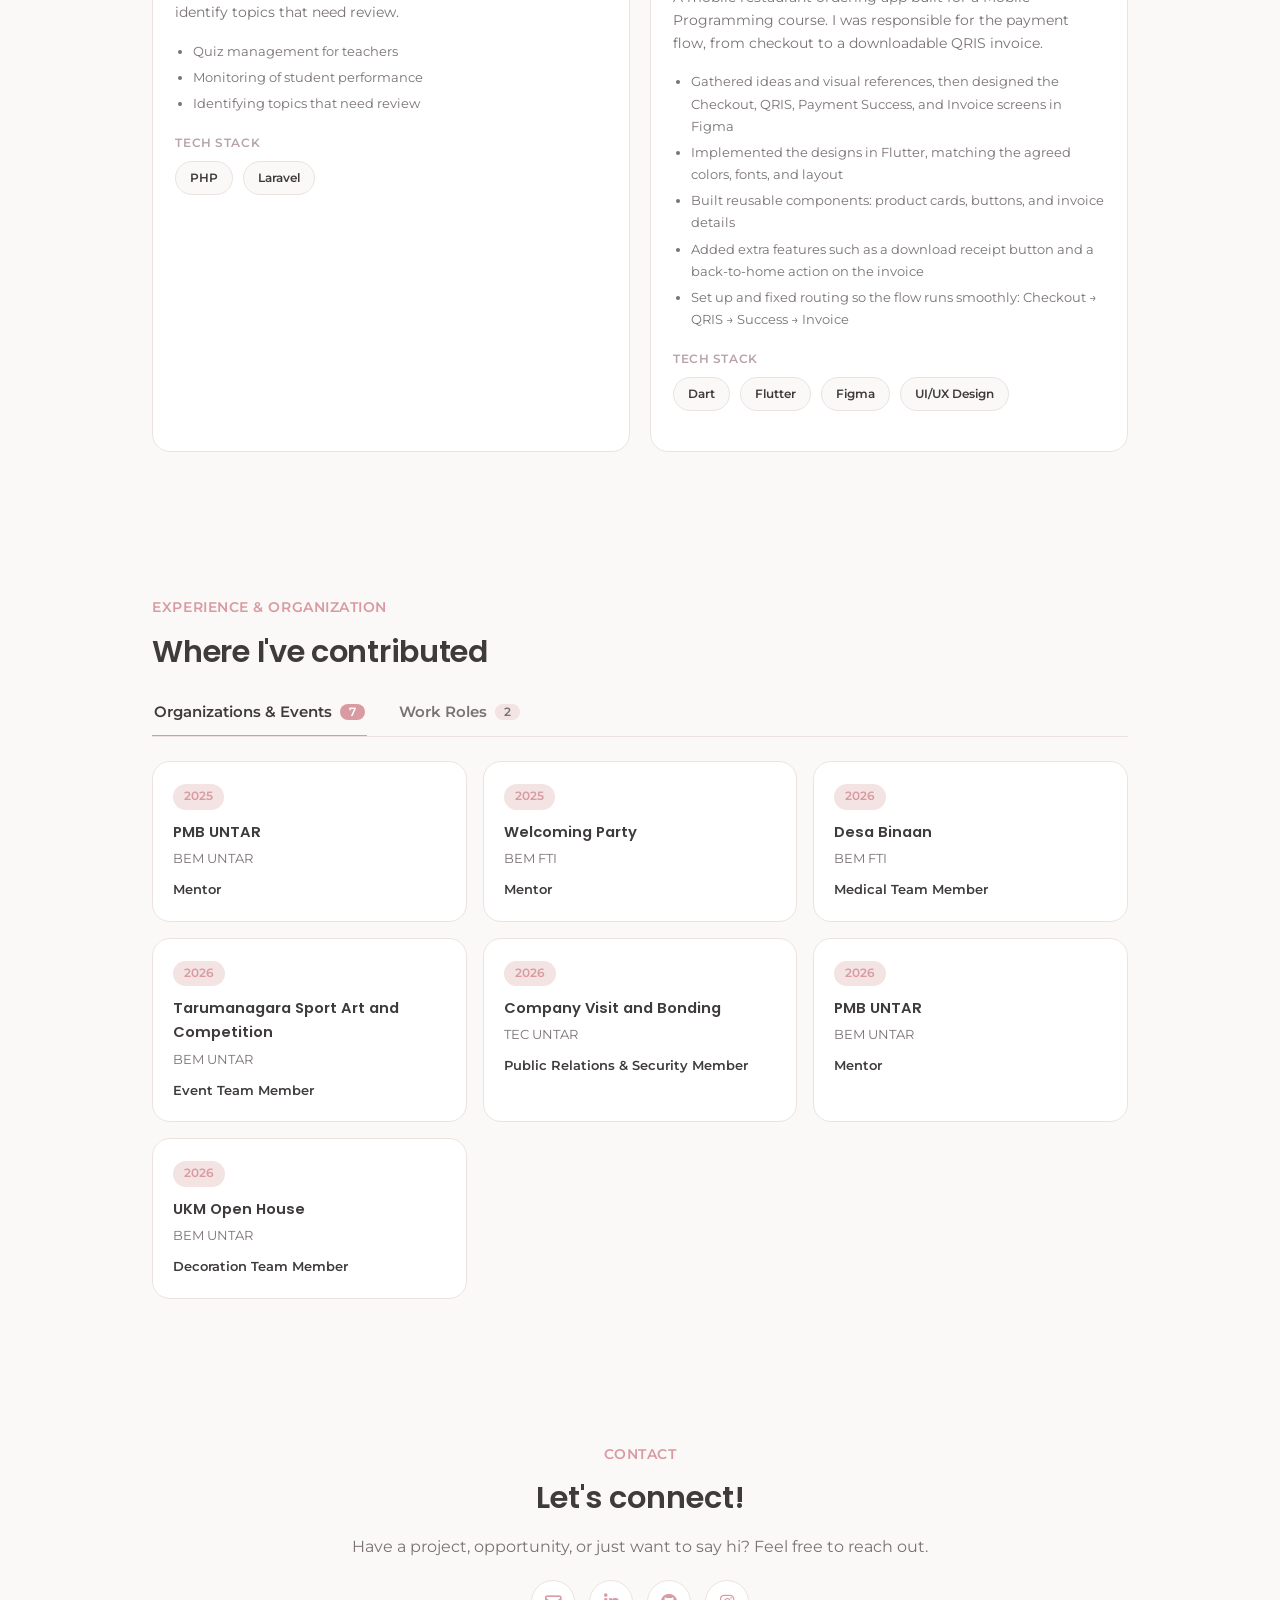
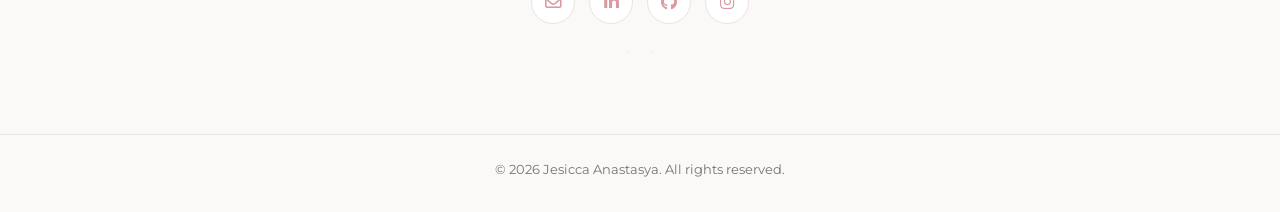
==== commit 189a7a4f: "add images" ====
--- a/index.html
+++ b/index.html
@@ -487,7 +487,7 @@
         <article class="event-card">
           <span class="event-year">2025</span>
           <h4>PMB UNTAR</h4>
-          <p class="event-org">Universitas Tarumanagara</p>
+          <p class="event-org">BEM UNTAR</p>
           <p class="event-role">Mentor</p>
         </article>
 
@@ -522,7 +522,7 @@
         <article class="event-card">
           <span class="event-year">2026</span>
           <h4>PMB UNTAR</h4>
-          <p class="event-org">Universitas Tarumanagara</p>
+          <p class="event-org">BEM UNTAR</p>
           <p class="event-role">Mentor</p>
         </article>
 
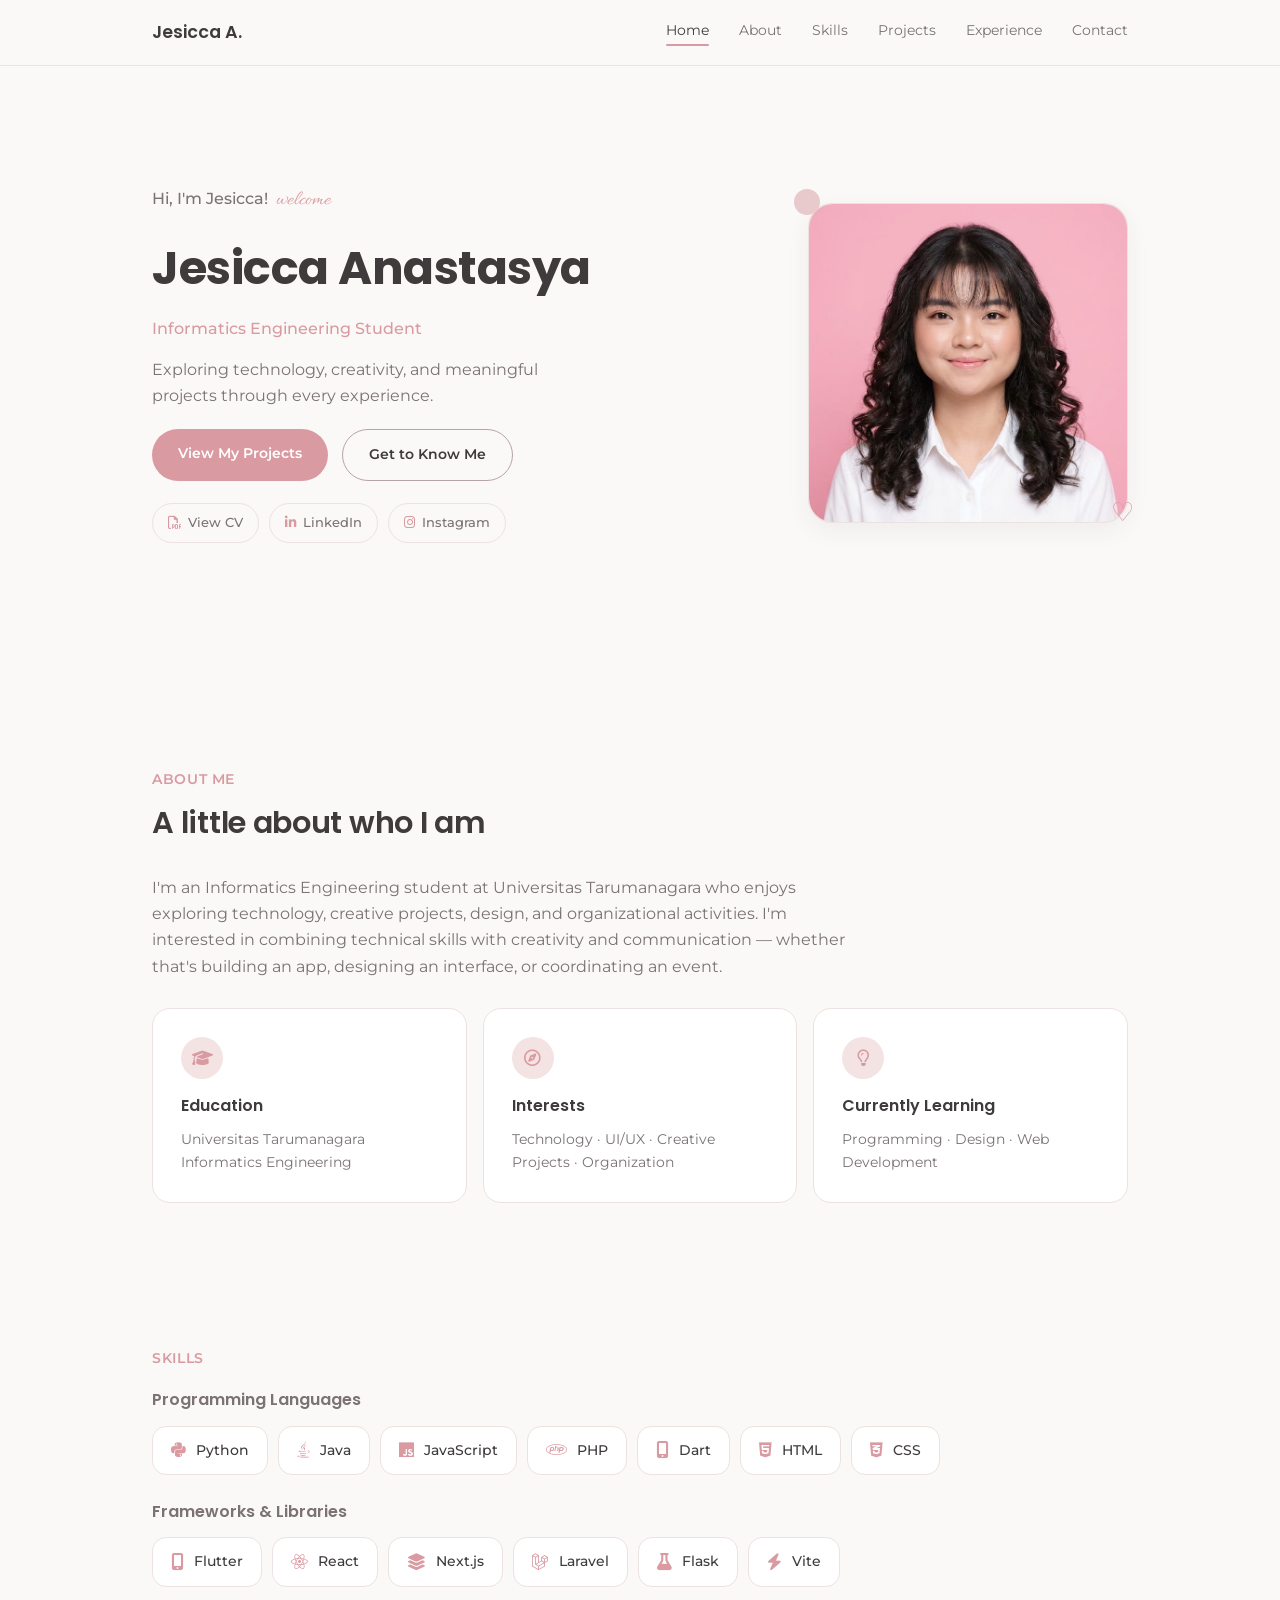
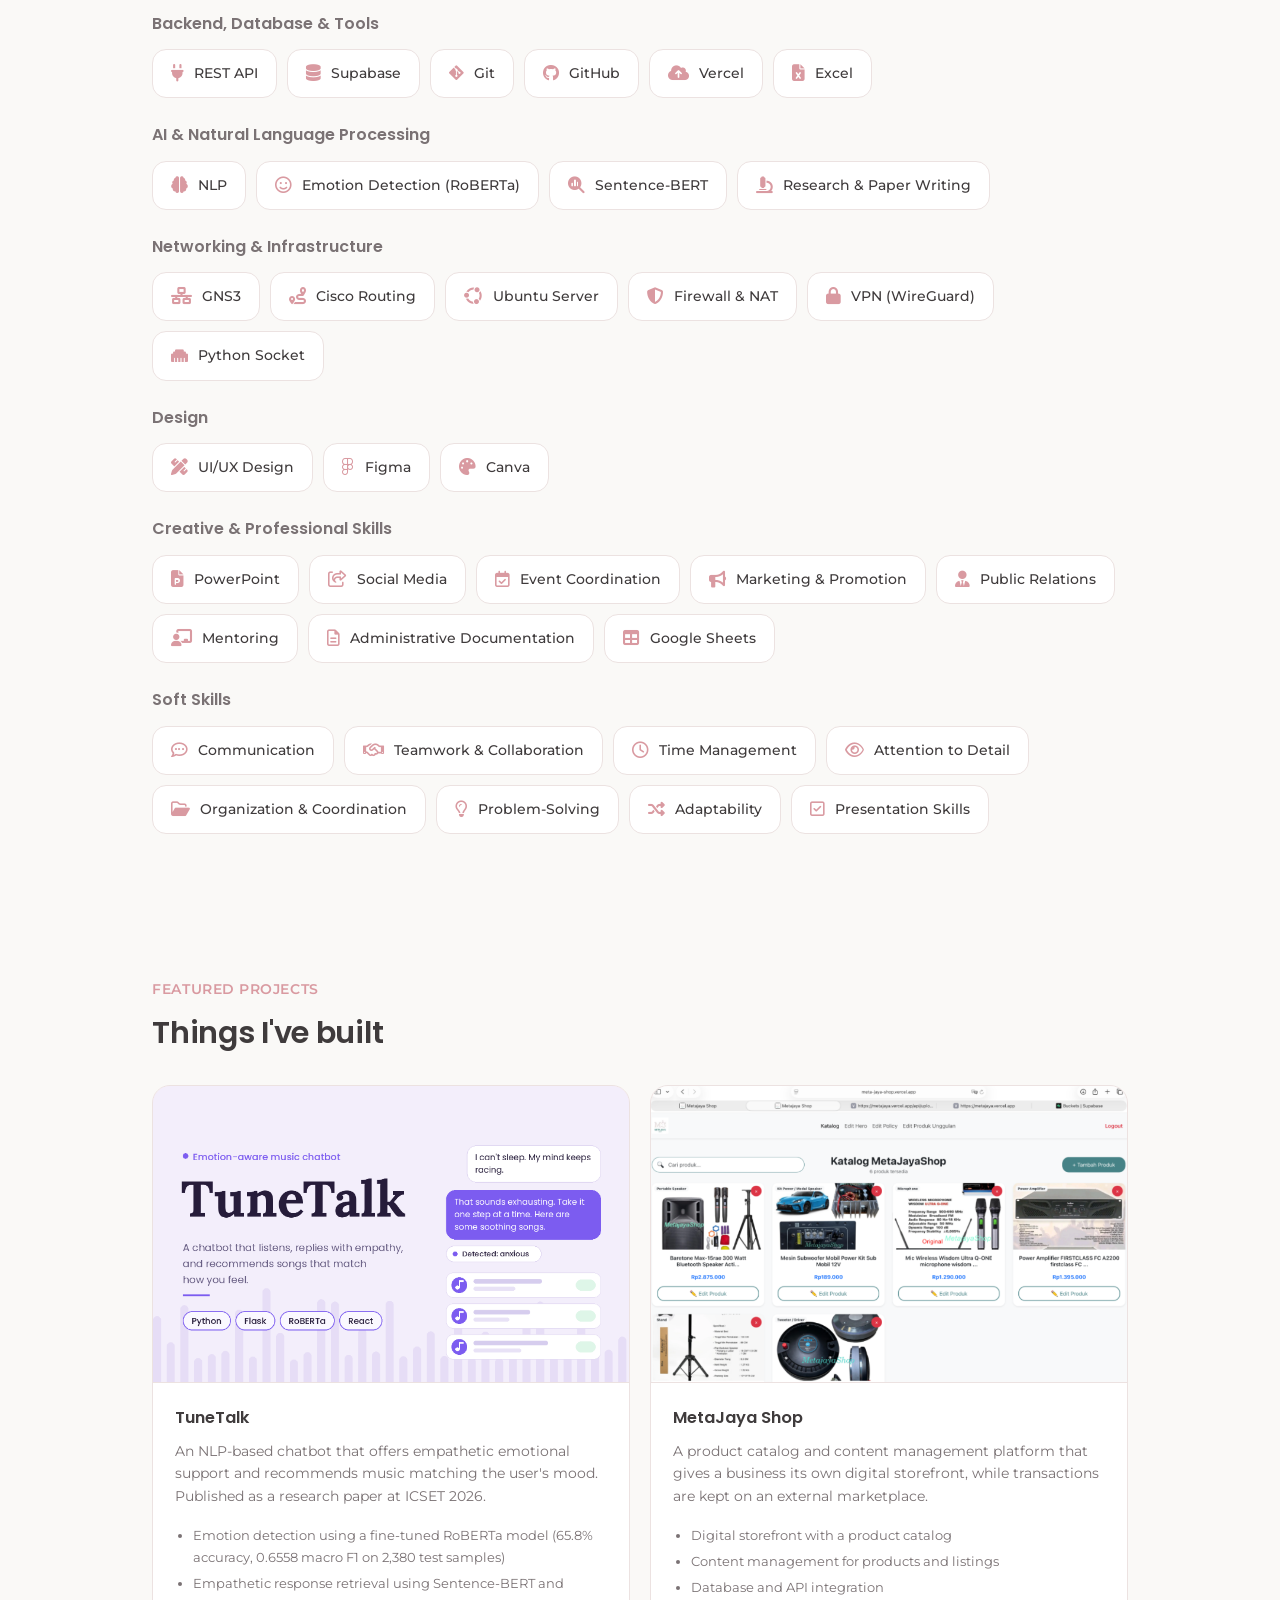
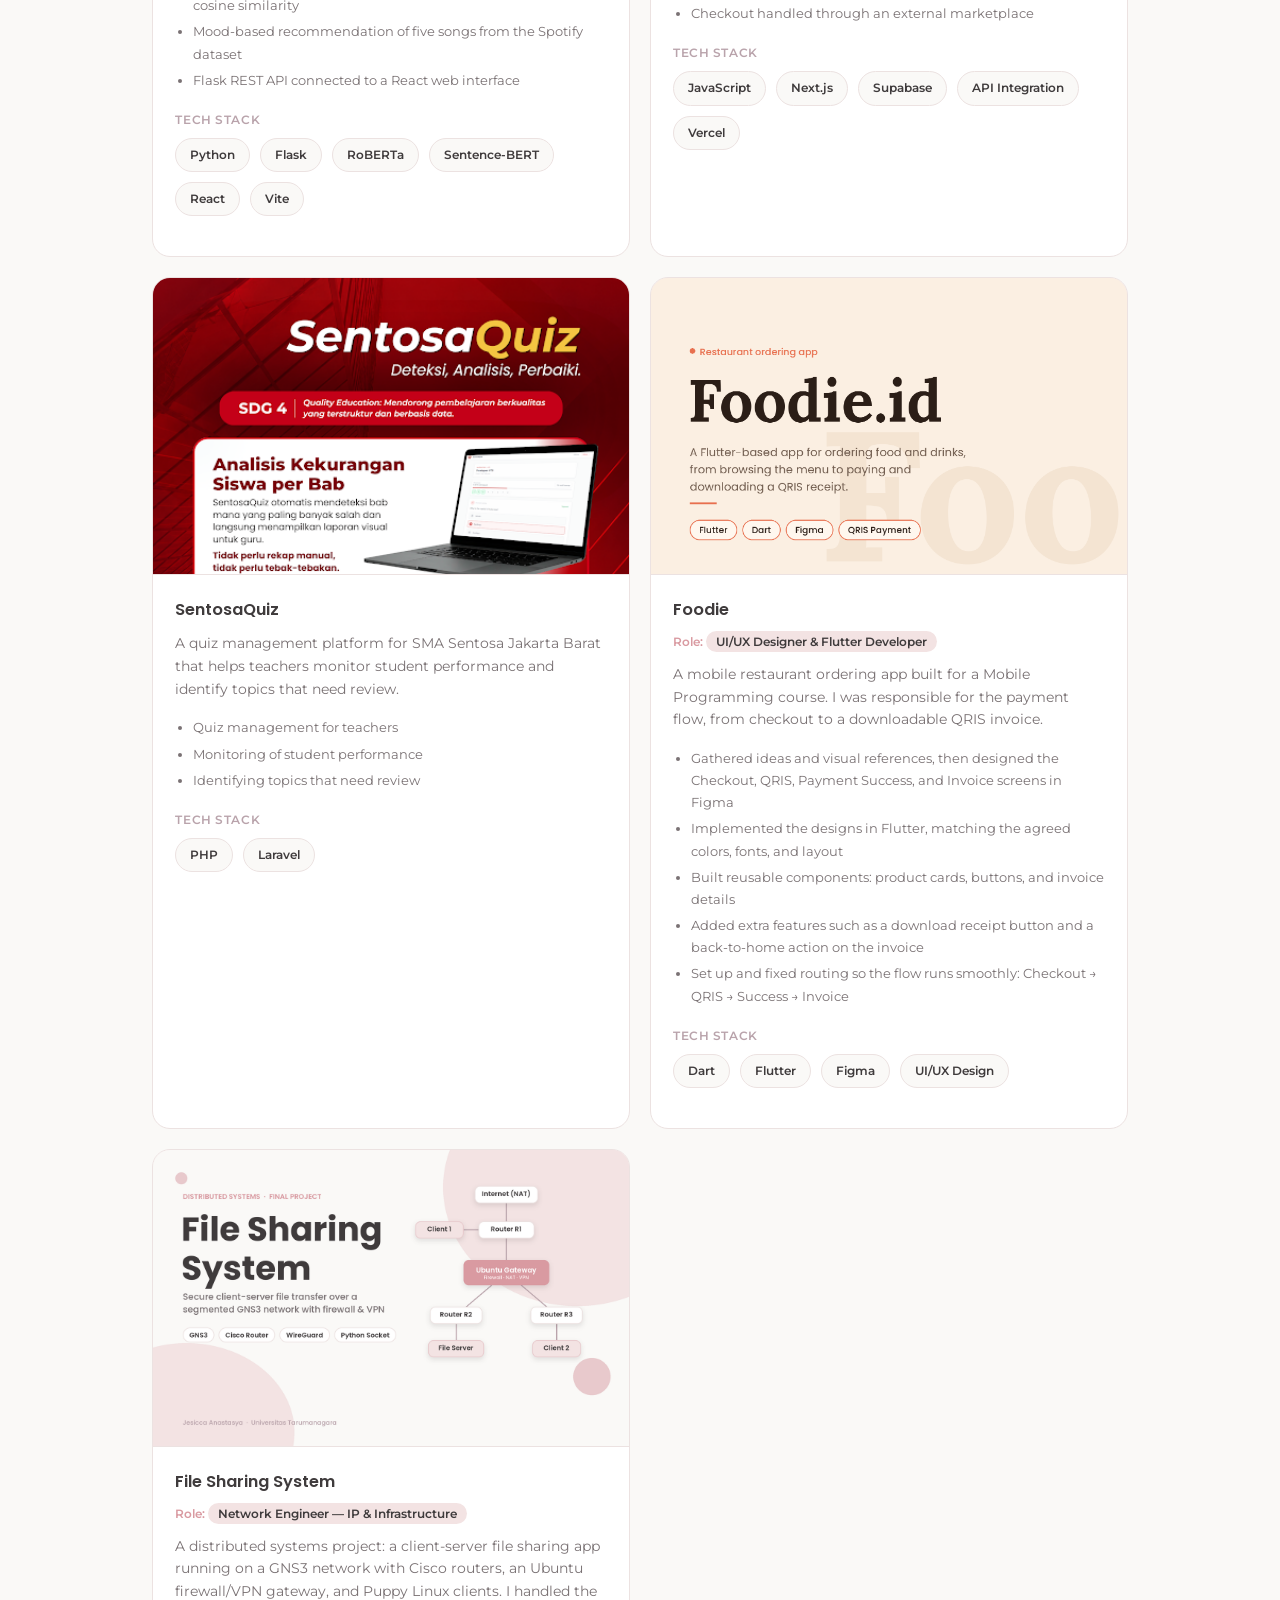
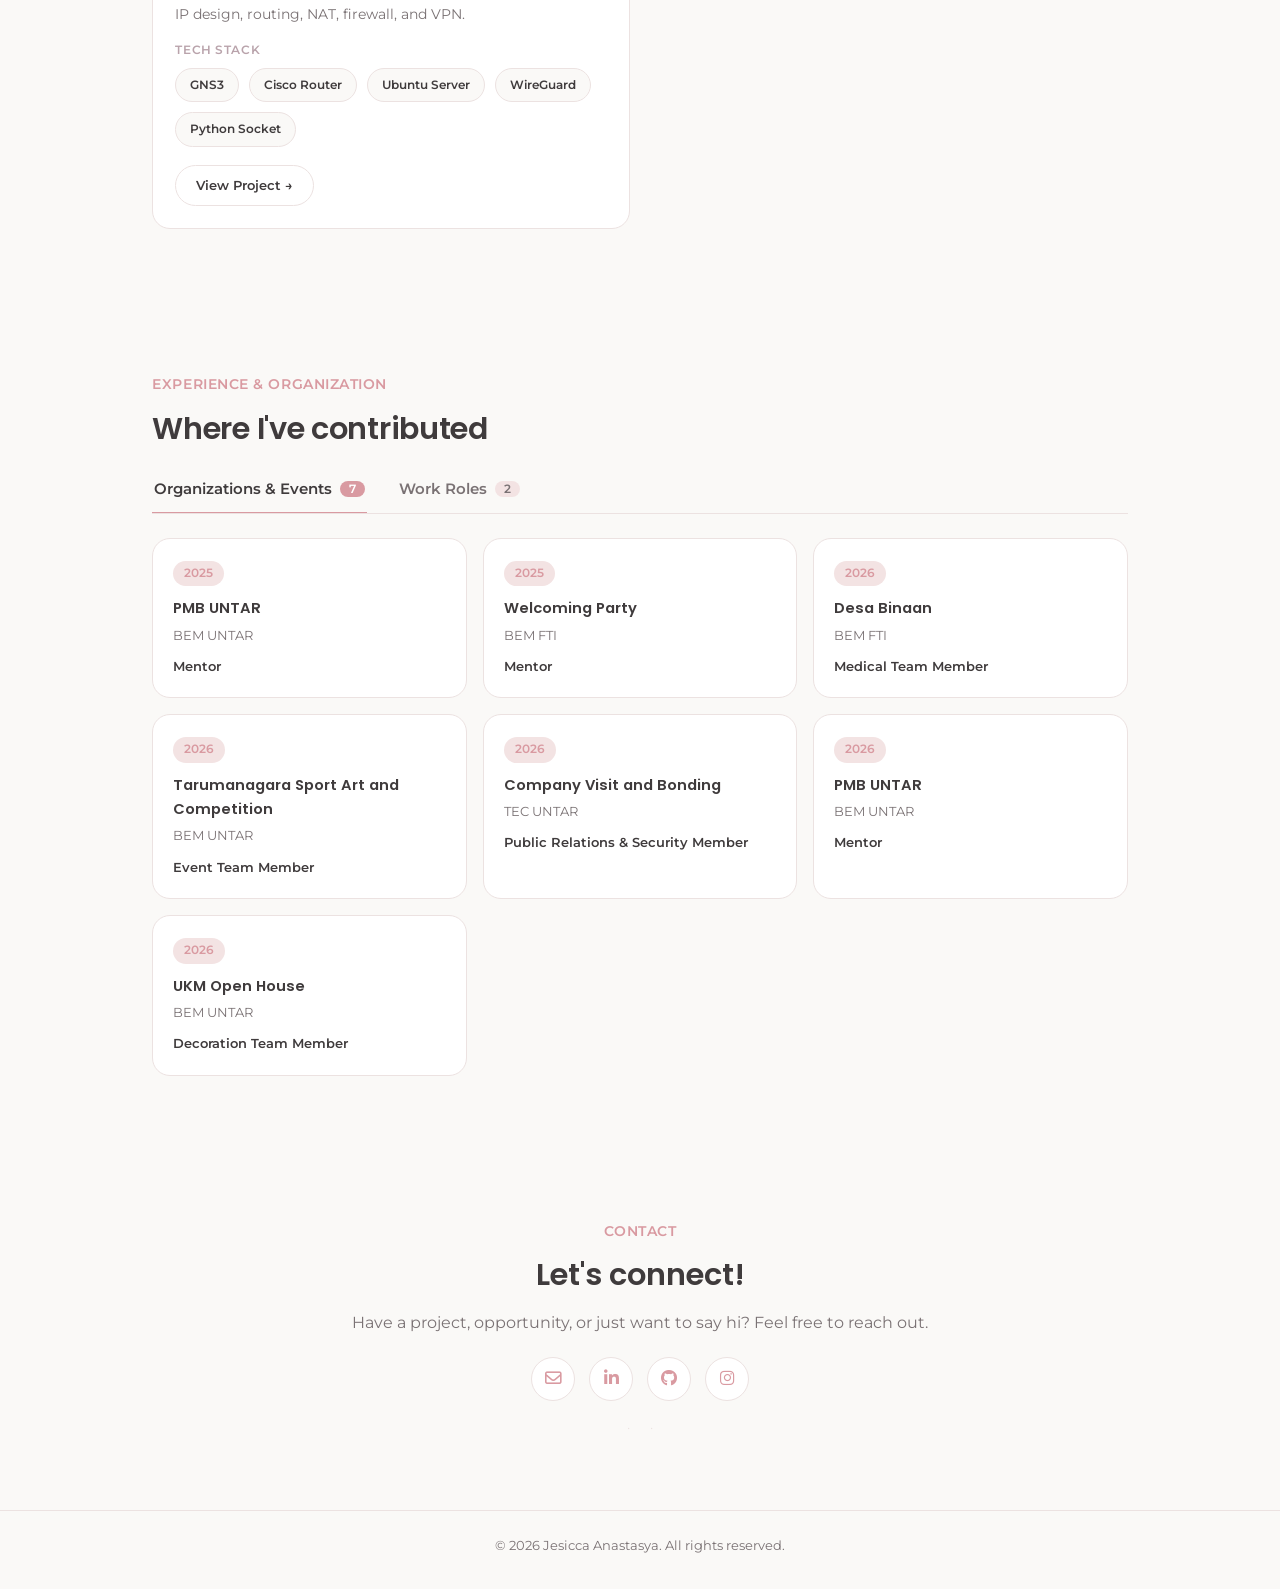
==== commit 819975d3: "update all" ====
--- a/index.html
+++ b/index.html
@@ -239,48 +239,181 @@
         <p class="eyebrow">Skills</p>
       </div>
 
+      <!-- Programming Languages -->
       <div class="skills-block">
-        <h3 class="skills-subtitle">Technical Skills</h3>
+        <h3 class="skills-subtitle">Programming Languages</h3>
         <div class="skill-grid">
+          <div class="skill-chip">
+            <i class="fa-brands fa-python"></i>
+            <span>Python</span>
+          </div>
           <div class="skill-chip">
             <i class="fa-brands fa-java"></i>
             <span>Java</span>
           </div>
           <div class="skill-chip">
+            <i class="fa-brands fa-js"></i>
+            <span>JavaScript</span>
+          </div>
+          <div class="skill-chip">
+            <i class="fa-brands fa-php"></i>
+            <span>PHP</span>
+          </div>
+          <div class="skill-chip">
+            <i class="fa-solid fa-mobile-screen-button"></i>
+            <span>Dart</span>
+          </div>
+          <div class="skill-chip">
+            <i class="fa-brands fa-html5"></i>
+            <span>HTML</span>
+          </div>
+          <div class="skill-chip">
+            <i class="fa-brands fa-css3-alt"></i>
+            <span>CSS</span>
+          </div>
+        </div>
+      </div>
+
+      <!-- Frameworks & Libraries -->
+      <div class="skills-block">
+        <h3 class="skills-subtitle">Frameworks &amp; Libraries</h3>
+        <div class="skill-grid">
+          <div class="skill-chip">
             <i class="fa-solid fa-mobile-screen-button"></i>
             <span>Flutter</span>
           </div>
           <div class="skill-chip">
-            <i class="fa-brands fa-html5"></i>
-            <span>HTML</span>
-          </div>
-          <div class="skill-chip">
-            <i class="fa-brands fa-css3-alt"></i>
-            <span>CSS</span>
+            <i class="fa-brands fa-react"></i>
+            <span>React</span>
+          </div>
+          <div class="skill-chip">
+            <i class="fa-solid fa-layer-group"></i>
+            <span>Next.js</span>
+          </div>
+          <div class="skill-chip">
+            <i class="fa-brands fa-laravel"></i>
+            <span>Laravel</span>
+          </div>
+          <div class="skill-chip">
+            <i class="fa-solid fa-flask"></i>
+            <span>Flask</span>
+          </div>
+          <div class="skill-chip">
+            <i class="fa-solid fa-bolt"></i>
+            <span>Vite</span>
+          </div>
+        </div>
+      </div>
+
+      <!-- Backend, Database & Tools -->
+      <div class="skills-block">
+        <h3 class="skills-subtitle">Backend, Database &amp; Tools</h3>
+        <div class="skill-grid">
+          <div class="skill-chip">
+            <i class="fa-solid fa-plug"></i>
+            <span>REST API</span>
+          </div>
+          <div class="skill-chip">
+            <i class="fa-solid fa-database"></i>
+            <span>Supabase</span>
           </div>
           <div class="skill-chip">
             <i class="fa-brands fa-git-alt"></i>
             <span>Git</span>
           </div>
           <div class="skill-chip">
+            <i class="fa-brands fa-github"></i>
+            <span>GitHub</span>
+          </div>
+          <div class="skill-chip">
+            <i class="fa-solid fa-cloud-arrow-up"></i>
+            <span>Vercel</span>
+          </div>
+          <div class="skill-chip">
+            <i class="fa-solid fa-file-excel"></i>
+            <span>Excel</span>
+          </div>
+        </div>
+      </div>
+
+      <!-- AI / NLP -->
+      <div class="skills-block">
+        <h3 class="skills-subtitle">AI &amp; Natural Language Processing</h3>
+        <div class="skill-grid">
+          <div class="skill-chip">
+            <i class="fa-solid fa-brain"></i>
+            <span>NLP</span>
+          </div>
+          <div class="skill-chip">
+            <i class="fa-regular fa-face-smile"></i>
+            <span>Emotion Detection (RoBERTa)</span>
+          </div>
+          <div class="skill-chip">
+            <i class="fa-solid fa-magnifying-glass-chart"></i>
+            <span>Sentence-BERT</span>
+          </div>
+          <div class="skill-chip">
+            <i class="fa-solid fa-microscope"></i>
+            <span>Research &amp; Paper Writing</span>
+          </div>
+        </div>
+      </div>
+
+      <!-- Networking -->
+      <div class="skills-block">
+        <h3 class="skills-subtitle">Networking &amp; Infrastructure</h3>
+        <div class="skill-grid">
+          <div class="skill-chip">
+            <i class="fa-solid fa-network-wired"></i>
+            <span>GNS3</span>
+          </div>
+          <div class="skill-chip">
+            <i class="fa-solid fa-route"></i>
+            <span>Cisco Routing</span>
+          </div>
+          <div class="skill-chip">
+            <i class="fa-brands fa-ubuntu"></i>
+            <span>Ubuntu Server</span>
+          </div>
+          <div class="skill-chip">
+            <i class="fa-solid fa-shield-halved"></i>
+            <span>Firewall &amp; NAT</span>
+          </div>
+          <div class="skill-chip">
+            <i class="fa-solid fa-lock"></i>
+            <span>VPN (WireGuard)</span>
+          </div>
+          <div class="skill-chip">
+            <i class="fa-solid fa-ethernet"></i>
+            <span>Python Socket</span>
+          </div>
+        </div>
+      </div>
+
+      <!-- Design -->
+      <div class="skills-block">
+        <h3 class="skills-subtitle">Design</h3>
+        <div class="skill-grid">
+          <div class="skill-chip">
+            <i class="fa-solid fa-pen-ruler"></i>
+            <span>UI/UX Design</span>
+          </div>
+          <div class="skill-chip">
             <i class="fa-brands fa-figma"></i>
             <span>Figma</span>
           </div>
           <div class="skill-chip">
-            <i class="fa-solid fa-file-excel"></i>
-            <span>Excel</span>
-          </div>
-        </div>
-      </div>
-
+            <i class="fa-solid fa-palette"></i>
+            <span>Canva</span>
+          </div>
+        </div>
+      </div>
+
+      <!-- Creative & Professional -->
       <div class="skills-block">
         <h3 class="skills-subtitle">Creative &amp; Professional Skills</h3>
         <div class="skill-grid">
           <div class="skill-chip">
-            <i class="fa-brands fa-canva"></i>
-            <span>Canva</span>
-          </div>
-          <div class="skill-chip">
             <i class="fa-solid fa-file-powerpoint"></i>
             <span>PowerPoint</span>
           </div>
@@ -292,9 +425,30 @@
             <i class="fa-regular fa-calendar-check"></i>
             <span>Event Coordination</span>
           </div>
-        </div>
-      </div>
-
+          <div class="skill-chip">
+            <i class="fa-solid fa-bullhorn"></i>
+            <span>Marketing &amp; Promotion</span>
+          </div>
+          <div class="skill-chip">
+            <i class="fa-solid fa-user-tie"></i>
+            <span>Public Relations</span>
+          </div>
+          <div class="skill-chip">
+            <i class="fa-solid fa-chalkboard-user"></i>
+            <span>Mentoring</span>
+          </div>
+          <div class="skill-chip">
+            <i class="fa-regular fa-file-lines"></i>
+            <span>Administrative Documentation</span>
+          </div>
+          <div class="skill-chip">
+            <i class="fa-solid fa-table"></i>
+            <span>Google Sheets</span>
+          </div>
+        </div>
+      </div>
+
+      <!-- Soft Skills -->
       <div class="skills-block">
         <h3 class="skills-subtitle">Soft Skills</h3>
         <div class="skill-grid">
@@ -460,6 +614,33 @@
           </div>
         </article>
 
+        <!-- File Sharing System -->
+        <article class="project-card">
+          <div class="project-thumb">
+            <!-- COVER: taruh fotomu di images/fileshare-cover.png (atau ganti nama file di src). Kalau belum ada, otomatis pakai gambar topologi. -->
+            <img src="images/fileshare-cover.png" alt="File Sharing System project cover" loading="lazy" onerror="this.onerror=null;this.src='images/fileshare-topology.png'">
+          </div>
+          <div class="project-body">
+            <h3>File Sharing System</h3>
+            <p class="project-role">Role: <span>Network Engineer — IP &amp; Infrastructure</span></p>
+            <p>
+              A distributed systems project: a client-server file sharing app
+              running on a GNS3 network with Cisco routers, an Ubuntu
+              firewall/VPN gateway, and Puppy Linux clients. I handled the IP
+              design, routing, NAT, firewall, and VPN.
+            </p>
+            <p class="stack-label">Tech Stack</p>
+            <div class="tag-row">
+              <span class="tag">GNS3</span>
+              <span class="tag">Cisco Router</span>
+              <span class="tag">Ubuntu Server</span>
+              <span class="tag">WireGuard</span>
+              <span class="tag">Python Socket</span>
+            </div>
+            <a href="project-fileshare.html" class="btn btn-outline small">View Project →</a>
+          </div>
+        </article>
+
       </div>
     </section>
 
@@ -542,44 +723,21 @@
 
         <!-- Marketing -->
         <div class="timeline-item">
-
           <div class="timeline-dot"></div>
-
           <div class="timeline-content">
-
             <span class="timeline-date">
               Apr 2025 - Present
             </span>
-
             <h3>
               Tim Marketing — Universitas Tarumanagara
             </h3>
-
             <ul>
-
-              <li>
-                Digital and offline promotion
-              </li>
-
-              <li>
-                Edufair activities
-              </li>
-
-              <li>
-                Communicating with prospective students and parents
-              </li>
-
-              <li>
-                Explaining university programs, facilities, admissions, and scholarships
-              </li>
-
-              <li>
-                Social media management
-              </li>
-
-              <li>
-                Supporting university branding
-              </li>
+              <li>Digital and offline promotion</li>
+              <li>Edufair activities</li>
+              <li>Communicating with prospective students and parents</li>
+              <li>Explaining university programs, facilities, admissions, and scholarships</li>
+              <li>Social media management</li>
+              <li>Supporting university branding</li>
             </ul>
           </div>
         </div>
@@ -592,27 +750,14 @@
             <span class="timeline-date">
               Sept 2025 - Dec 2025
             </span>
-
             <h3>
               Asisten Mahasiswa - Lemawa UNTAR
             </h3>
             <ul>
-
-              <li>
-                Checking LPJ documents
-              </li>
-
-              <li>
-                Providing revision notes
-              </li>
-
-              <li>
-                Managing Google Sheets recaps
-              </li>
-
-              <li>
-                Supporting administrative documentation
-              </li>
+              <li>Checking LPJ documents</li>
+              <li>Providing revision notes</li>
+              <li>Managing Google Sheets recaps</li>
+              <li>Supporting administrative documentation</li>
             </ul>
           </div>
         </div>
--- a/style.css
+++ b/style.css
@@ -24,935 +24,340 @@
 }
 
 /* ===== Reset ===== */
-*{
-  box-sizing:border-box;
-  margin:0;
-  padding:0;
-}
-
-html{
-  scroll-behavior:smooth;
-}
-
-body{
-  font-family:var(--font-body);
-  background:var(--bg);
-  color:var(--text);
-  line-height:1.65;
-  overflow-x:hidden;
-}
-
-h1,h2,h3{
-  font-family:var(--font-head);
-  color:var(--text);
-  font-weight:600;
-}
-
-a{
-  text-decoration:none;
-  color:inherit;
-}
-
-ul{
-  list-style:none;
-}
-
-section{
-  padding:72px 8vw;
-  max-width:1180px;
-  margin:0 auto;
-}
-
-i{
-  color:var(--accent-strong);
-}
+*{box-sizing:border-box;margin:0;padding:0;}
+html{scroll-behavior:smooth;}
+body{font-family:var(--font-body);background:var(--bg);color:var(--text);line-height:1.65;overflow-x:hidden;}
+h1,h2,h3{font-family:var(--font-head);color:var(--text);font-weight:600;}
+a{text-decoration:none;color:inherit;}
+ul{list-style:none;}
+section{padding:72px 8vw;max-width:1180px;margin:0 auto;}
+i{color:var(--accent-strong);}
 
 /* ===== Skip Link ===== */
-.skip-link{
-  position:absolute;
-  left:-999px;
-  top:0;
-  background:var(--charcoal);
-  color:#fff;
-  padding:10px 16px;
-  z-index:200;
-}
-
-.skip-link:focus{
-  left:10px;
-  top:10px;
-}
+.skip-link{position:absolute;left:-999px;top:0;background:var(--charcoal);color:#fff;padding:10px 16px;z-index:200;}
+.skip-link:focus{left:10px;top:10px;}
 
 /* ===== Section Heading ===== */
-.section-head{
-  margin-bottom:26px;
-}
-
-.skills .section-head{
-  margin-bottom:18px;
-}
-
-.eyebrow{
-  color:var(--accent-strong);
-  font-weight:600;
-  font-size:.85rem;
-  letter-spacing:.04em;
-  text-transform:uppercase;
-  margin-bottom:8px;
-}
-
-.section-head h2{
-  font-size:1.9rem;
-  letter-spacing:-.3px;
-}
+.section-head{margin-bottom:26px;}
+.skills .section-head{margin-bottom:18px;}
+.eyebrow{color:var(--accent-strong);font-weight:600;font-size:.85rem;letter-spacing:.04em;text-transform:uppercase;margin-bottom:8px;}
+.section-head h2{font-size:1.9rem;letter-spacing:-.3px;}
 
 /* ===== Navbar ===== */
-.navbar{
-  position:sticky;
-  top:0;
-  z-index:100;
-  background:rgba(250,249,247,0.9);
-  backdrop-filter:blur(8px);
-  border-bottom:1px solid var(--border);
-}
-
-.nav-inner{
-  max-width:1180px;
-  margin:0 auto;
-  display:flex;
-  align-items:center;
-  justify-content:space-between;
-  padding:18px 8vw;
-}
-
-.logo{
-  font-family:var(--font-head);
-  font-weight:600;
-  font-size:1.1rem;
-}
-
-.nav-links{
-  display:flex;
-  gap:30px;
-}
-
-.nav-links a{
-  font-size:.9rem;
-  color:var(--text-soft);
-  transition:color .2s;
-  position:relative;
-  padding-bottom:4px;
-}
-
-.nav-links a:hover,
-.nav-links a.active{
-  color:var(--text);
-}
-
-.nav-links a.active::after{
-  content:"";
-  position:absolute;
-  left:0;
-  bottom:0;
-  width:100%;
-  height:2px;
-  background:var(--accent-strong);
-  border-radius:2px;
-}
-
-.nav-cv-btn{
-  display:flex;
-  align-items:center;
-  gap:7px;
-  font-size:.85rem;
-  font-weight:600;
-  border:1.5px solid var(--mauve);
-  border-radius:20px;
-  padding:8px 16px;
-  transition:background .2s ease, border-color .2s ease;
-}
-
-.nav-cv-btn:hover{
-  background:var(--blush);
-  border-color:var(--accent-strong);
-}
-
-.burger{
-  display:none;
-  flex-direction:column;
-  gap:5px;
-  background:none;
-  border:none;
-  cursor:pointer;
-}
-
-.burger span{
-  width:22px;
-  height:2px;
-  background:var(--text);
-  display:block;
-  transition:.25s;
-}
+.navbar{position:sticky;top:0;z-index:100;background:rgba(250,249,247,0.9);backdrop-filter:blur(8px);border-bottom:1px solid var(--border);}
+.nav-inner{max-width:1180px;margin:0 auto;display:flex;align-items:center;justify-content:space-between;padding:18px 8vw;}
+.logo{font-family:var(--font-head);font-weight:600;font-size:1.1rem;}
+.nav-links{display:flex;gap:30px;}
+.nav-links a{font-size:.9rem;color:var(--text-soft);transition:color .2s;position:relative;padding-bottom:4px;}
+.nav-links a:hover,.nav-links a.active{color:var(--text);}
+.nav-links a.active::after{content:"";position:absolute;left:0;bottom:0;width:100%;height:2px;background:var(--accent-strong);border-radius:2px;}
+.nav-cv-btn{display:flex;align-items:center;gap:7px;font-size:.85rem;font-weight:600;border:1.5px solid var(--mauve);border-radius:20px;padding:8px 16px;transition:background .2s ease,border-color .2s ease;}
+.nav-cv-btn:hover{background:var(--blush);border-color:var(--accent-strong);}
+.burger{display:none;flex-direction:column;gap:5px;background:none;border:none;cursor:pointer;}
+.burger span{width:22px;height:2px;background:var(--text);display:block;transition:.25s;}
 
 /* ===== Buttons ===== */
-.btn{
-  display:inline-block;
-  padding:13px 26px;
-  border-radius:30px;
-  font-weight:600;
-  font-size:.9rem;
-  transition:transform .2s ease, box-shadow .2s ease, background .2s ease;
-}
-
-.btn-primary{
-  background:var(--accent-strong);
-  color:#fff;
-}
-
-.btn-primary:hover{
-  transform:translateY(-2px);
-  box-shadow:var(--shadow-hover);
-}
-
-.btn-secondary{
-  background:transparent;
-  border:1.5px solid var(--mauve);
-  color:var(--text);
-}
-
-.btn-secondary:hover{
-  background:var(--blush);
-  border-color:var(--accent-strong);
-}
-
-.btn-outline{
-  background:transparent;
-  border:1.5px solid var(--border);
-  color:var(--text);
-}
-
-.btn-outline:hover{
-  border-color:var(--accent-strong);
-  color:var(--accent-strong);
-}
-
-.btn.small{
-  padding:9px 20px;
-  font-size:.82rem;
-}
+.btn{display:inline-block;padding:13px 26px;border-radius:30px;font-weight:600;font-size:.9rem;transition:transform .2s ease,box-shadow .2s ease,background .2s ease;}
+.btn-primary{background:var(--accent-strong);color:#fff;}
+.btn-primary:hover{transform:translateY(-2px);box-shadow:var(--shadow-hover);}
+.btn-secondary{background:transparent;border:1.5px solid var(--mauve);color:var(--text);}
+.btn-secondary:hover{background:var(--blush);border-color:var(--accent-strong);}
+.btn-outline{background:transparent;border:1.5px solid var(--border);color:var(--text);}
+.btn-outline:hover{border-color:var(--accent-strong);color:var(--accent-strong);}
+.btn.small{padding:9px 20px;font-size:.82rem;}
 
 /* ===== Hero ===== */
-.hero{
-  display:flex;
-  align-items:center;
-  justify-content:space-between;
-  gap:50px;
-  min-height:70vh;
-  padding-top:36px;
-}
-
-.hero-text{
-  max-width:520px;
-}
-
-.hi-tag{
-  color:var(--text-soft);
-  font-weight:500;
-  margin-bottom:12px;
-  font-size:.98rem;
-}
-
-.script-word{
-  font-family:var(--font-script);
-  font-size:1.3rem;
-  color:var(--accent-strong);
-  margin-left:4px;
-}
-
-.hero-text h1{
-  font-size:2.9rem;
-  font-weight:700;
-  margin-bottom:10px;
-  letter-spacing:-.5px;
-}
-
-.role{
-  font-weight:500;
-  color:var(--accent-strong);
-  margin-bottom:14px;
-  font-size:1rem;
-}
-
-.tagline{
-  color:var(--text-soft);
-  margin-bottom:20px;
-  max-width:430px;
-}
-
-.tag-row{
-  display:flex;
-  gap:10px;
-  flex-wrap:wrap;
-  margin-bottom:28px;
-}
-
-.tag{
-  background:var(--blush);
-  color:var(--charcoal);
-  font-size:.76rem;
-  font-weight:600;
-  padding:6px 14px;
-  border-radius:20px;
-}
-
-.hero-buttons{
-  display:flex;
-  gap:14px;
-  flex-wrap:wrap;
-  margin-bottom:22px;
-}
-
-.profile-links{
-  display:flex;
-  gap:10px;
-  flex-wrap:wrap;
-}
-
-.profile-link{
-  display:flex;
-  align-items:center;
-  gap:7px;
-  font-size:.82rem;
-  font-weight:500;
-  color:var(--text-soft);
-  border:1px solid var(--border);
-  border-radius:20px;
-  padding:8px 15px;
-  transition:color .2s ease, border-color .2s ease, background .2s ease;
-}
-
-.profile-link:hover{
-  color:var(--accent-strong);
-  border-color:var(--accent-strong);
-  background:var(--blush);
-}
+.hero{display:flex;align-items:center;justify-content:space-between;gap:50px;min-height:70vh;padding-top:36px;}
+.hero-text{max-width:520px;}
+.hi-tag{color:var(--text-soft);font-weight:500;margin-bottom:12px;font-size:.98rem;}
+.script-word{font-family:var(--font-script);font-size:1.3rem;color:var(--accent-strong);margin-left:4px;}
+.hero-text h1{font-size:2.9rem;font-weight:700;margin-bottom:10px;letter-spacing:-.5px;}
+.role{font-weight:500;color:var(--accent-strong);margin-bottom:14px;font-size:1rem;}
+.tagline{color:var(--text-soft);margin-bottom:20px;max-width:430px;}
+.tag-row{display:flex;gap:10px;flex-wrap:wrap;margin-bottom:28px;}
+.tag{background:var(--blush);color:var(--charcoal);font-size:.76rem;font-weight:600;padding:6px 14px;border-radius:20px;}
+.hero-buttons{display:flex;gap:14px;flex-wrap:wrap;margin-bottom:22px;}
+.profile-links{display:flex;gap:10px;flex-wrap:wrap;}
+.profile-link{display:flex;align-items:center;gap:7px;font-size:.82rem;font-weight:500;color:var(--text-soft);border:1px solid var(--border);border-radius:20px;padding:8px 15px;transition:color .2s ease,border-color .2s ease,background .2s ease;}
+.profile-link:hover{color:var(--accent-strong);border-color:var(--accent-strong);background:var(--blush);}
 
 /* ===== Profile Photo ===== */
-.hero-image{
-  position:relative;
-  flex-shrink:0;
-}
-
-.photo-frame{
-  width:320px;
-  aspect-ratio:1 / 1;
-  padding:0;
-  overflow:hidden;
-  border-radius:24px;
-  background:var(--blush);
-  border:1px solid var(--border);
-  box-shadow:var(--shadow);
-}
-
-.profile-photo{
-  display:block;
-  width:100%;
-  height:100%;
-  object-fit:cover;
-  object-position:center 30%; /* 0% = paling atas, 50% = tengah. Ubah angka ini untuk geser posisi foto */
-  border-radius:24px;
-}
-
-.deco-dot{
-  position:absolute;
-  top:-14px;
-  left:-14px;
-  width:26px;
-  height:26px;
-  border-radius:50%;
-  background:var(--dusty-pink);
-}
-
-.deco-heart{
-  position:absolute;
-  bottom:-10px;
-  right:-6px;
-  color:var(--accent-strong);
-  font-size:1.6rem;
-}
+.hero-image{position:relative;flex-shrink:0;}
+.photo-frame{width:320px;aspect-ratio:1/1;padding:0;overflow:hidden;border-radius:24px;background:var(--blush);border:1px solid var(--border);box-shadow:var(--shadow);}
+.profile-photo{display:block;width:100%;height:100%;object-fit:cover;object-position:center 30%;border-radius:24px;}
+.deco-dot{position:absolute;top:-14px;left:-14px;width:26px;height:26px;border-radius:50%;background:var(--dusty-pink);}
+.deco-heart{position:absolute;bottom:-10px;right:-6px;color:var(--accent-strong);font-size:1.6rem;}
 
 /* ===== About ===== */
-.about-text{
-  max-width:720px;
-  color:var(--text-soft);
-  margin-bottom:28px;
-}
-
-.info-cards{
-  display:grid;
-  grid-template-columns:repeat(3,1fr);
-  gap:16px;
-}
-
-.info-card{
-  background:var(--surface);
-  border:1px solid var(--border);
-  border-radius:var(--radius);
-  padding:28px;
-  transition:box-shadow .2s ease, transform .2s ease;
-}
-
-.info-card:hover{
-  box-shadow:var(--shadow-hover);
-  transform:translateY(-3px);
-}
-
-.info-icon{
-  width:42px;
-  height:42px;
-  border-radius:50%;
-  background:var(--blush);
-  display:flex;
-  align-items:center;
-  justify-content:center;
-  margin-bottom:14px;
-  font-size:1.05rem;
-}
-
-.info-card h3{
-  font-size:1rem;
-  margin-bottom:8px;
-}
-
-.info-card p{
-  color:var(--text-soft);
-  font-size:.88rem;
-}
+.about-text{max-width:720px;color:var(--text-soft);margin-bottom:28px;}
+.info-cards{display:grid;grid-template-columns:repeat(3,1fr);gap:16px;}
+.info-card{background:var(--surface);border:1px solid var(--border);border-radius:var(--radius);padding:28px;transition:box-shadow .2s ease,transform .2s ease;}
+.info-card:hover{box-shadow:var(--shadow-hover);transform:translateY(-3px);}
+.info-icon{width:42px;height:42px;border-radius:50%;background:var(--blush);display:flex;align-items:center;justify-content:center;margin-bottom:14px;font-size:1.05rem;}
+.info-card h3{font-size:1rem;margin-bottom:8px;}
+.info-card p{color:var(--text-soft);font-size:.88rem;}
 
 /* ===== Skills ===== */
-.skills-block{
-  margin-bottom:24px;
-}
-
-.skills-block:last-child{
-  margin-bottom:0;
-}
-
-.skills-subtitle{
-  font-size:1rem;
-  color:var(--text-soft);
-  margin-bottom:12px;
-  font-weight:600;
-}
-
-.skill-grid{
-  display:flex;
-  flex-wrap:wrap;
-  gap:10px;
-}
-
-.skill-chip{
-  display:flex;
-  align-items:center;
-  gap:10px;
-  background:var(--surface);
-  border:1px solid var(--border);
-  border-radius:14px;
-  padding:12px 18px;
-  font-size:.88rem;
-  font-weight:500;
-  transition:transform .2s ease, box-shadow .2s ease;
-}
-
-.skill-chip:hover{
-  transform:translateY(-3px);
-  box-shadow:var(--shadow-hover);
-}
-
-.skill-chip i{
-  font-size:1.05rem;
-}
+.skills-block{margin-bottom:24px;}
+.skills-block:last-child{margin-bottom:0;}
+.skills-subtitle{font-size:1rem;color:var(--text-soft);margin-bottom:12px;font-weight:600;}
+.skill-grid{display:flex;flex-wrap:wrap;gap:10px;}
+.skill-chip{display:flex;align-items:center;gap:10px;background:var(--surface);border:1px solid var(--border);border-radius:14px;padding:12px 18px;font-size:.88rem;font-weight:500;transition:transform .2s ease,box-shadow .2s ease;}
+.skill-chip:hover{transform:translateY(-3px);box-shadow:var(--shadow-hover);}
+.skill-chip i{font-size:1.05rem;}
 
 /* ===== Projects ===== */
-.project-grid{
-  display:grid;
-  grid-template-columns:repeat(2,1fr);
-  gap:20px;
-}
-
-.project-card{
-  background:var(--surface);
-  border:1px solid var(--border);
-  border-radius:var(--radius);
-  overflow:hidden;
-  display:flex;
-  flex-direction:column;
-  transition:transform .25s ease, box-shadow .25s ease;
-}
-
-.project-card:hover{
-  transform:translateY(-5px);
-  box-shadow:var(--shadow-hover);
-}
-
-.project-thumb{
-  aspect-ratio:16 / 10;
-  background:var(--blush);
-  overflow:hidden;
-  border-bottom:1px solid var(--border);
-}
-
-.project-thumb img{
-  display:block;
-  width:100%;
-  height:100%;
-  object-fit:cover;
-  object-position:center top;
-  transition:transform .4s ease;
-}
-
-.project-card:hover .project-thumb img{
-  transform:scale(1.03);
-}
-
-.project-body{
-  padding:22px;
-  display:flex;
-  flex-direction:column;
-  flex:1;
-}
-
-.project-body h3{
-  font-size:1.02rem;
-  margin-bottom:8px;
-}
-
-.project-body p{
-  color:var(--text-soft);
-  font-size:.86rem;
-  margin-bottom:16px;
-}
-
-.project-body .tag-row{
-  margin-bottom:18px;
-}
-
-.project-body .tag{
-  background:var(--warm-white);
-  border:1px solid var(--border);
-}
-
-.project-body .btn{
-  align-self:flex-start;
-  margin-top:auto;
-}
-
-.project-role{
-  font-size:.78rem !important;
-  font-weight:600;
-  color:var(--accent-strong) !important;
-  margin-bottom:10px !important;
-}
-
-.project-role span{
-  background:var(--blush);
-  padding:3px 10px;
-  border-radius:20px;
-  color:var(--charcoal);
-}
-
-.project-features{
-  margin-bottom:16px;
-  padding-left:18px;
-  color:var(--text-soft);
-  font-size:.84rem;
-}
-
-.project-features li{
-  list-style:disc;
-  margin-bottom:4px;
-}
-
-.stack-label{
-  font-size:.72rem !important;
-  font-weight:600;
-  letter-spacing:.05em;
-  text-transform:uppercase;
-  color:var(--mauve) !important;
-  margin-bottom:8px !important;
-}
+.project-grid{display:grid;grid-template-columns:repeat(2,1fr);gap:20px;}
+.project-card{background:var(--surface);border:1px solid var(--border);border-radius:var(--radius);overflow:hidden;display:flex;flex-direction:column;transition:transform .25s ease,box-shadow .25s ease;}
+.project-card:hover{transform:translateY(-5px);box-shadow:var(--shadow-hover);}
+.project-thumb{aspect-ratio:16/10;background:var(--blush);overflow:hidden;border-bottom:1px solid var(--border);}
+.project-thumb img{display:block;width:100%;height:100%;object-fit:cover;object-position:center top;transition:transform .4s ease;}
+.project-card:hover .project-thumb img{transform:scale(1.03);}
+.project-body{padding:22px;display:flex;flex-direction:column;flex:1;}
+.project-body h3{font-size:1.02rem;margin-bottom:8px;}
+.project-body p{color:var(--text-soft);font-size:.86rem;margin-bottom:16px;}
+.project-body .tag-row{margin-bottom:18px;}
+.project-body .tag{background:var(--warm-white);border:1px solid var(--border);}
+.project-body .btn{align-self:flex-start;margin-top:auto;}
+.project-role{font-size:.78rem !important;font-weight:600;color:var(--accent-strong) !important;margin-bottom:10px !important;}
+.project-role span{background:var(--blush);padding:3px 10px;border-radius:20px;color:var(--charcoal);}
+.project-features{margin-bottom:16px;padding-left:18px;color:var(--text-soft);font-size:.84rem;}
+.project-features li{list-style:disc;margin-bottom:4px;}
+.stack-label{font-size:.72rem !important;font-weight:600;letter-spacing:.05em;text-transform:uppercase;color:var(--mauve) !important;margin-bottom:8px !important;}
 
 /* ===== Experience Timeline ===== */
-.timeline{
-  position:relative;
-  padding-left:26px;
-}
-
-.timeline::before{
-  content:"";
-  position:absolute;
-  left:5px;
-  top:6px;
-  bottom:6px;
-  width:1.5px;
-  background:var(--border);
-}
-
-.timeline-item{
-  position:relative;
-  padding-bottom:26px;
-}
-
-.timeline-item:last-child{
-  padding-bottom:0;
-}
-
-.timeline-dot{
-  position:absolute;
-  left:-26px;
-  top:5px;
-  width:10px;
-  height:10px;
-  border-radius:50%;
-  background:var(--accent-strong);
-  border:3px solid var(--warm-white);
-}
-
-.timeline-date{
-  display:inline-block;
-  font-size:.78rem;
-  font-weight:600;
-  color:var(--accent-strong);
-  background:var(--blush);
-  padding:4px 12px;
-  border-radius:20px;
-  margin-bottom:10px;
-}
-
-.timeline-content h3{
-  font-size:1rem;
-  margin-bottom:8px;
-}
-
-.timeline-content p{
-  color:var(--text-soft);
-  font-size:.9rem;
-}
-
-.timeline-content ul{
-  color:var(--text-soft);
-  font-size:.88rem;
-  padding-left:18px;
-}
-
-.timeline-content ul li{
-  list-style:disc;
-  margin-bottom:4px;
-}
+.timeline{position:relative;padding-left:26px;}
+.timeline::before{content:"";position:absolute;left:5px;top:6px;bottom:6px;width:1.5px;background:var(--border);}
+.timeline-item{position:relative;padding-bottom:26px;}
+.timeline-item:last-child{padding-bottom:0;}
+.timeline-dot{position:absolute;left:-26px;top:5px;width:10px;height:10px;border-radius:50%;background:var(--accent-strong);border:3px solid var(--warm-white);}
+.timeline-date{display:inline-block;font-size:.78rem;font-weight:600;color:var(--accent-strong);background:var(--blush);padding:4px 12px;border-radius:20px;margin-bottom:10px;}
+.timeline-content h3{font-size:1rem;margin-bottom:8px;}
+.timeline-content p{color:var(--text-soft);font-size:.9rem;}
+.timeline-content ul{color:var(--text-soft);font-size:.88rem;padding-left:18px;}
+.timeline-content ul li{list-style:disc;margin-bottom:4px;}
 
 /* ===== Experience Tabs ===== */
-.exp-tabs{
-  display:flex;
-  gap:30px;
-  margin-bottom:24px;
-  border-bottom:1px solid var(--border);
-  overflow-x:auto;
-}
-
-.tab-btn{
-  display:flex;
-  align-items:center;
-  gap:8px;
-  font-family:var(--font-body);
-  font-size:.92rem;
-  font-weight:600;
-  color:var(--text-soft);
-  background:none;
-  border:none;
-  border-bottom:2px solid transparent;
-  margin-bottom:-1px;
-  padding:0 2px 14px;
-  cursor:pointer;
-  white-space:nowrap;
-  transition:color .2s ease, border-color .2s ease;
-}
-
-.tab-btn:hover{
-  color:var(--text);
-}
-
-.tab-btn.active{
-  color:var(--text);
-  border-bottom-color:var(--accent-strong);
-}
-
-.tab-count{
-  font-size:.72rem;
-  font-weight:600;
-  color:var(--text-soft);
-  background:var(--blush);
-  border-radius:20px;
-  padding:1px 9px;
-}
-
-.tab-btn.active .tab-count{
-  color:#fff;
-  background:var(--accent-strong);
-}
-
-.tab-btn:focus-visible{
-  outline:2px solid var(--charcoal);
-  outline-offset:4px;
-  border-radius:4px;
-}
-
-.exp-panel[hidden]{
-  display:none;
-}
+.exp-tabs{display:flex;gap:30px;margin-bottom:24px;border-bottom:1px solid var(--border);overflow-x:auto;}
+.tab-btn{display:flex;align-items:center;gap:8px;font-family:var(--font-body);font-size:.92rem;font-weight:600;color:var(--text-soft);background:none;border:none;border-bottom:2px solid transparent;margin-bottom:-1px;padding:0 2px 14px;cursor:pointer;white-space:nowrap;transition:color .2s ease,border-color .2s ease;}
+.tab-btn:hover{color:var(--text);}
+.tab-btn.active{color:var(--text);border-bottom-color:var(--accent-strong);}
+.tab-count{font-size:.72rem;font-weight:600;color:var(--text-soft);background:var(--blush);border-radius:20px;padding:1px 9px;}
+.tab-btn.active .tab-count{color:#fff;background:var(--accent-strong);}
+.tab-btn:focus-visible{outline:2px solid var(--charcoal);outline-offset:4px;border-radius:4px;}
+.exp-panel[hidden]{display:none;}
 
 /* ===== Events / Committees ===== */
-.events-block{
-  margin-top:0;
-}
-
-.event-grid{
-  display:grid;
-  grid-template-columns:repeat(3,1fr);
-  gap:16px;
-}
-
-.event-card{
-  background:var(--surface);
-  border:1px solid var(--border);
-  border-radius:var(--radius);
-  padding:20px;
-  transition:transform .2s ease, box-shadow .2s ease;
-}
-
-.event-card:hover{
-  transform:translateY(-3px);
-  box-shadow:var(--shadow-hover);
-}
-
-.event-year{
-  display:inline-block;
-  font-size:.74rem;
-  font-weight:600;
-  color:var(--accent-strong);
-  background:var(--blush);
-  padding:3px 11px;
-  border-radius:20px;
-  margin-bottom:10px;
-}
-
-.event-card h4{
-  font-family:var(--font-head);
-  font-size:.92rem;
-  font-weight:600;
-  margin-bottom:4px;
-}
-
-.event-org{
-  font-size:.8rem;
-  color:var(--text-soft);
-  margin-bottom:10px;
-}
-
-.event-role{
-  font-size:.82rem;
-  font-weight:600;
-  color:var(--charcoal);
-}
+.events-block{margin-top:0;}
+.event-grid{display:grid;grid-template-columns:repeat(3,1fr);gap:16px;}
+.event-card{background:var(--surface);border:1px solid var(--border);border-radius:var(--radius);padding:20px;transition:transform .2s ease,box-shadow .2s ease;}
+.event-card:hover{transform:translateY(-3px);box-shadow:var(--shadow-hover);}
+.event-year{display:inline-block;font-size:.74rem;font-weight:600;color:var(--accent-strong);background:var(--blush);padding:3px 11px;border-radius:20px;margin-bottom:10px;}
+.event-card h4{font-family:var(--font-head);font-size:.92rem;font-weight:600;margin-bottom:4px;}
+.event-org{font-size:.8rem;color:var(--text-soft);margin-bottom:10px;}
+.event-role{font-size:.82rem;font-weight:600;color:var(--charcoal);}
 
 /* ===== Contact ===== */
-.contact{
-  text-align:center;
-}
-
-.contact h2{
-  font-size:1.9rem;
-  margin-bottom:10px;
-}
-
-.contact-sub{
-  color:var(--text-soft);
-  margin-bottom:20px;
-}
-
-.socials{
-  display:flex;
-  justify-content:center;
-  gap:14px;
-}
-
-.socials a{
-  width:44px;
-  height:44px;
-  border-radius:50%;
-  background:var(--surface);
-  border:1px solid var(--border);
-  display:flex;
-  align-items:center;
-  justify-content:center;
-  font-size:1.05rem;
-  transition:transform .2s ease, box-shadow .2s ease;
-}
-
-.socials a:hover{
-  transform:translateY(-3px);
-  box-shadow:var(--shadow-hover);
-}
-
-.contact-footer-links{
-  margin-top:16px;
-  display:flex;
-  justify-content:center;
-  gap:10px;
-  font-size:.82rem;
-  color:var(--text-soft);
-}
-
-.contact-footer-links a{
-  transition:color .2s ease;
-}
-
-.contact-footer-links a:hover{
-  color:var(--accent-strong);
-}
-
-.dot-sep{
-  color:var(--border);
-}
+.contact{text-align:center;}
+.contact h2{font-size:1.9rem;margin-bottom:10px;}
+.contact-sub{color:var(--text-soft);margin-bottom:20px;}
+.socials{display:flex;justify-content:center;gap:14px;}
+.socials a{width:44px;height:44px;border-radius:50%;background:var(--surface);border:1px solid var(--border);display:flex;align-items:center;justify-content:center;font-size:1.05rem;transition:transform .2s ease,box-shadow .2s ease;}
+.socials a:hover{transform:translateY(-3px);box-shadow:var(--shadow-hover);}
+.contact-footer-links{margin-top:16px;display:flex;justify-content:center;gap:10px;font-size:.82rem;color:var(--text-soft);}
+.contact-footer-links a{transition:color .2s ease;}
+.contact-footer-links a:hover{color:var(--accent-strong);}
+.dot-sep{color:var(--border);}
 
 /* ===== Footer ===== */
-.footer{
-  text-align:center;
-  padding:24px 8vw 32px;
-  color:var(--text-soft);
-  font-size:.82rem;
-  border-top:1px solid var(--border);
-}
+.footer{text-align:center;padding:24px 8vw 32px;color:var(--text-soft);font-size:.82rem;border-top:1px solid var(--border);}
 
 /* ===== Reveal on Scroll ===== */
-.reveal{
-  opacity:0;
-  transform:translateY(20px);
-  transition:opacity .6s ease, transform .6s ease;
-}
-
-.reveal.in-view{
-  opacity:1;
-  transform:translateY(0);
-}
+.reveal{opacity:0;transform:translateY(20px);transition:opacity .6s ease,transform .6s ease;}
+.reveal.in-view{opacity:1;transform:translateY(0);}
 
 /* ===== Responsive ===== */
 @media (max-width:960px){
-
-  .info-cards{
-    grid-template-columns:1fr 1fr;
-  }
-
-  .project-grid,
-  .event-grid{
-    grid-template-columns:1fr 1fr;
-  }
-
-
-
-  .nav-cv-btn{
-    display:none;
-  }
-
-  .photo-frame{
-    width:300px;
-    aspect-ratio:1 / 1;
-  }
-}
-
+  .info-cards{grid-template-columns:1fr 1fr;}
+  .project-grid,.event-grid{grid-template-columns:1fr 1fr;}
+  .nav-cv-btn{display:none;}
+  .photo-frame{width:300px;aspect-ratio:1/1;}
+}
 @media (max-width:800px){
-
-  section{
-    padding:52px 6vw;
-  }
-
-  .hero{
-    flex-direction:column-reverse;
-    text-align:center;
-    padding-top:28px;
-    min-height:auto;
-  }
-
-  .hero-text{
-    max-width:100%;
-  }
-
-  .tag-row,
-  .hero-buttons,
-  .profile-links{
-    justify-content:center;
-  }
-
-  .project-body .tag-row{
-    justify-content:flex-start;
-  }
-
-  .info-cards{
-    grid-template-columns:1fr;
-  }
-
-  .project-grid,
-  .event-grid{
-    grid-template-columns:1fr;
-  }
-
-
-  .nav-links{
-    position:fixed;
-    top:64px;
-    right:0;
-    height:calc(100vh - 64px);
-    width:72%;
-    background:var(--surface);
-    flex-direction:column;
-    padding:40px 30px;
-    gap:26px;
-    transform:translateX(100%);
-    transition:transform .3s ease;
-    box-shadow:var(--shadow-hover);
-    display:flex;
-  }
-
-  .nav-links.open{
-    transform:translateX(0);
-  }
-
-  .burger{
-    display:flex;
-  }
-
-  .photo-frame{
-    width:280px;
-    aspect-ratio:1 / 1;
-  }
-}
-
+  section{padding:52px 6vw;}
+  .hero{flex-direction:column-reverse;text-align:center;padding-top:28px;min-height:auto;}
+  .hero-text{max-width:100%;}
+  .tag-row,.hero-buttons,.profile-links{justify-content:center;}
+  .project-body .tag-row{justify-content:flex-start;}
+  .info-cards{grid-template-columns:1fr;}
+  .project-grid,.event-grid{grid-template-columns:1fr;}
+  .nav-links{position:fixed;top:64px;right:0;height:calc(100vh - 64px);width:72%;background:var(--surface);flex-direction:column;padding:40px 30px;gap:26px;transform:translateX(100%);transition:transform .3s ease;box-shadow:var(--shadow-hover);display:flex;}
+  .nav-links.open{transform:translateX(0);}
+  .burger{display:flex;}
+  .photo-frame{width:280px;aspect-ratio:1/1;}
+}
 @media (max-width:480px){
-
-  .hero-text h1{
-    font-size:2.1rem;
-  }
-
-  .photo-frame{
-    width:230px;
-    aspect-ratio:1 / 1;
-  }
-
+  .hero-text h1{font-size:2.1rem;}
+  .photo-frame{width:230px;aspect-ratio:1/1;}
 }
 
 /* ===== Reduced Motion ===== */
 @media (prefers-reduced-motion:reduce){
-
-  *{
-    transition:none !important;
-  }
+  *{transition:none !important;}
+}
+
+/* ===== Project detail page (extends style.css) ===== */
+.project-page{ max-width:1180px; margin:0 auto; padding:36px 8vw 72px; }
+.project-page section{ padding:0; max-width:none; margin:0; }
+
+.back-link{
+  display:inline-flex; align-items:center; gap:8px;
+  font-size:.85rem; font-weight:500; color:var(--text-soft);
+  margin-bottom:24px; transition:color .2s ease;
+}
+.back-link:hover{ color:var(--accent-strong); }
+.back-link i{ font-size:.8rem; }
+
+/* Hero */
+.pj-hero{ margin-bottom:32px; }
+.pj-hero h1{ font-size:2.2rem; line-height:1.25; margin-bottom:12px; letter-spacing:-.4px; }
+.pj-role{ font-size:.9rem; font-weight:600; color:var(--accent-strong); margin-bottom:14px; }
+.pj-role span{ background:var(--blush); color:var(--charcoal); padding:4px 12px; border-radius:20px; }
+.pj-lead{ color:var(--text-soft); max-width:720px; margin-bottom:18px; }
+.pj-hero .tag-row{ margin-bottom:0; }
+
+/* Cover image (header of project detail page) */
+.pj-cover{
+  width:100%; max-width:720px; margin:36px 0 34px;
+  background:var(--blush); border:1px solid var(--border);
+  border-radius:var(--radius); overflow:hidden; box-shadow:var(--shadow);
+}
+.pj-cover img{
+  display:block; width:100%; height:auto;
+  max-height:340px; object-fit:contain; object-position:center;
+}
+
+/* Tabs */
+.pj-tabs{
+  display:flex; gap:28px; margin-bottom:28px;
+  border-bottom:1px solid var(--border); overflow-x:auto;
+}
+.pj-tab{
+  font-family:var(--font-body); font-size:.92rem; font-weight:600;
+  color:var(--text-soft); background:none; border:none;
+  border-bottom:2px solid transparent; margin-bottom:-1px;
+  padding:0 2px 14px; cursor:pointer; white-space:nowrap;
+  transition:color .2s ease, border-color .2s ease;
+}
+.pj-tab:hover{ color:var(--text); }
+.pj-tab.active{ color:var(--text); border-bottom-color:var(--accent-strong); }
+.pj-tab:focus-visible{ outline:2px solid var(--charcoal); outline-offset:4px; border-radius:4px; }
+
+.pj-panel[hidden]{ display:none; }
+.pj-panel{ animation:pjFade .35s ease; }
+@keyframes pjFade{ from{opacity:0; transform:translateY(8px);} to{opacity:1; transform:none;} }
+
+/* Content */
+.pj-panel h2{ font-size:1.3rem; margin:34px 0 12px; }
+.pj-panel h2:first-child{ margin-top:0; }
+.pj-panel p{ color:var(--text-soft); font-size:.94rem; margin-bottom:12px; max-width:760px; }
+.pj-panel strong{ color:var(--text); }
+
+.pj-list, .pj-steps{ color:var(--text-soft); font-size:.92rem; max-width:760px; padding-left:20px; }
+.pj-list li{ list-style:disc; margin-bottom:8px; }
+.pj-steps li{ list-style:decimal; margin-bottom:10px; }
+
+code{
+  font-family:'Courier New',monospace; font-size:.84em;
+  background:var(--blush); color:var(--charcoal);
+  padding:1px 7px; border-radius:6px;
+}
+
+/* Meta strip */
+.pj-meta{
+  display:grid; grid-template-columns:repeat(4,1fr); gap:14px; margin-bottom:34px;
+}
+.meta-item{
+  background:var(--surface); border:1px solid var(--border);
+  border-radius:var(--radius); padding:16px 18px;
+}
+.meta-item span{
+  display:block; font-size:.72rem; font-weight:600; letter-spacing:.05em;
+  text-transform:uppercase; color:var(--mauve); margin-bottom:4px;
+}
+.meta-item strong{ font-size:.88rem; }
+
+/* Cards */
+.pj-cards{ display:grid; grid-template-columns:repeat(3,1fr); gap:16px; margin-top:6px; }
+.pj-cards.two{ grid-template-columns:repeat(2,1fr); }
+.pj-card{
+  background:var(--surface); border:1px solid var(--border);
+  border-radius:var(--radius); padding:24px;
+  transition:transform .2s ease, box-shadow .2s ease;
+}
+.pj-card:hover{ transform:translateY(-3px); box-shadow:var(--shadow-hover); }
+.pj-card i{ font-size:1.2rem; margin-bottom:12px; display:block; }
+.pj-card h3{ font-size:1rem; margin-bottom:8px; }
+.pj-card p{ font-size:.86rem; margin-bottom:0; }
+
+/* Figure */
+.pj-figure{
+  background:var(--surface); border:1px solid var(--border);
+  border-radius:var(--radius); padding:14px; margin-bottom:20px;
+}
+.pj-figure img{ display:block; width:100%; height:auto; border-radius:12px; }
+.pj-figure figcaption{ font-size:.8rem; color:var(--text-soft); text-align:center; margin-top:10px; }
+
+/* Screenshot gallery */
+.pj-gallery{
+  display:grid; grid-template-columns:repeat(2,1fr);
+  gap:16px; align-items:start; margin-bottom:8px;
+}
+.pj-gallery .pj-figure{ margin-bottom:0; padding:10px; }
+.pj-gallery .pj-figure img{ max-height:300px; object-fit:contain; background:var(--warm-white); }
+
+/* Tables */
+.table-wrap{ overflow-x:auto; border:1px solid var(--border); border-radius:var(--radius); background:var(--surface); }
+.pj-table{ width:100%; border-collapse:collapse; font-size:.85rem; min-width:560px; }
+.pj-table th{
+  text-align:left; font-family:var(--font-head); font-size:.78rem;
+  text-transform:uppercase; letter-spacing:.04em; color:var(--text-soft);
+  background:var(--blush); padding:12px 16px;
+}
+.pj-table td{ padding:12px 16px; border-top:1px solid var(--border); color:var(--text-soft); }
+.pj-table td:first-child{ color:var(--text); font-weight:500; }
+
+/* Code */
+.code-label{ font-size:.8rem !important; font-weight:600; color:var(--accent-strong) !important; margin:18px 0 8px !important; }
+.code-block{
+  background:var(--charcoal); color:#f3e3e3;
+  border-radius:14px; padding:18px 20px; overflow-x:auto;
+  font-size:.82rem; line-height:1.7; margin-bottom:8px;
+}
+.code-block code{ background:none; color:inherit; padding:0; font-size:inherit; white-space:pre; }
+
+/* Note */
+.pj-note{
+  display:flex; gap:12px; align-items:flex-start;
+  background:var(--blush); border-radius:var(--radius);
+  padding:16px 20px; margin-top:28px; max-width:760px;
+}
+.pj-note i{ margin-top:4px; }
+.pj-note p{ margin:0; font-size:.88rem; }
+
+/* Responsive */
+@media (max-width:960px){
+  .pj-meta{ grid-template-columns:1fr 1fr; }
+  .pj-cards{ grid-template-columns:1fr 1fr; }
+}
+@media (max-width:800px){
+  .project-page{ padding:28px 6vw 52px; }
+  .pj-hero h1{ font-size:1.7rem; }
+  .pj-cards, .pj-cards.two{ grid-template-columns:1fr; }
+  .pj-gallery{ grid-template-columns:1fr; }
+  .pj-cover{ max-width:100%; }
+}
+@media (max-width:480px){
+  .pj-meta{ grid-template-columns:1fr; }
+  .pj-tabs{ gap:20px; }
 }
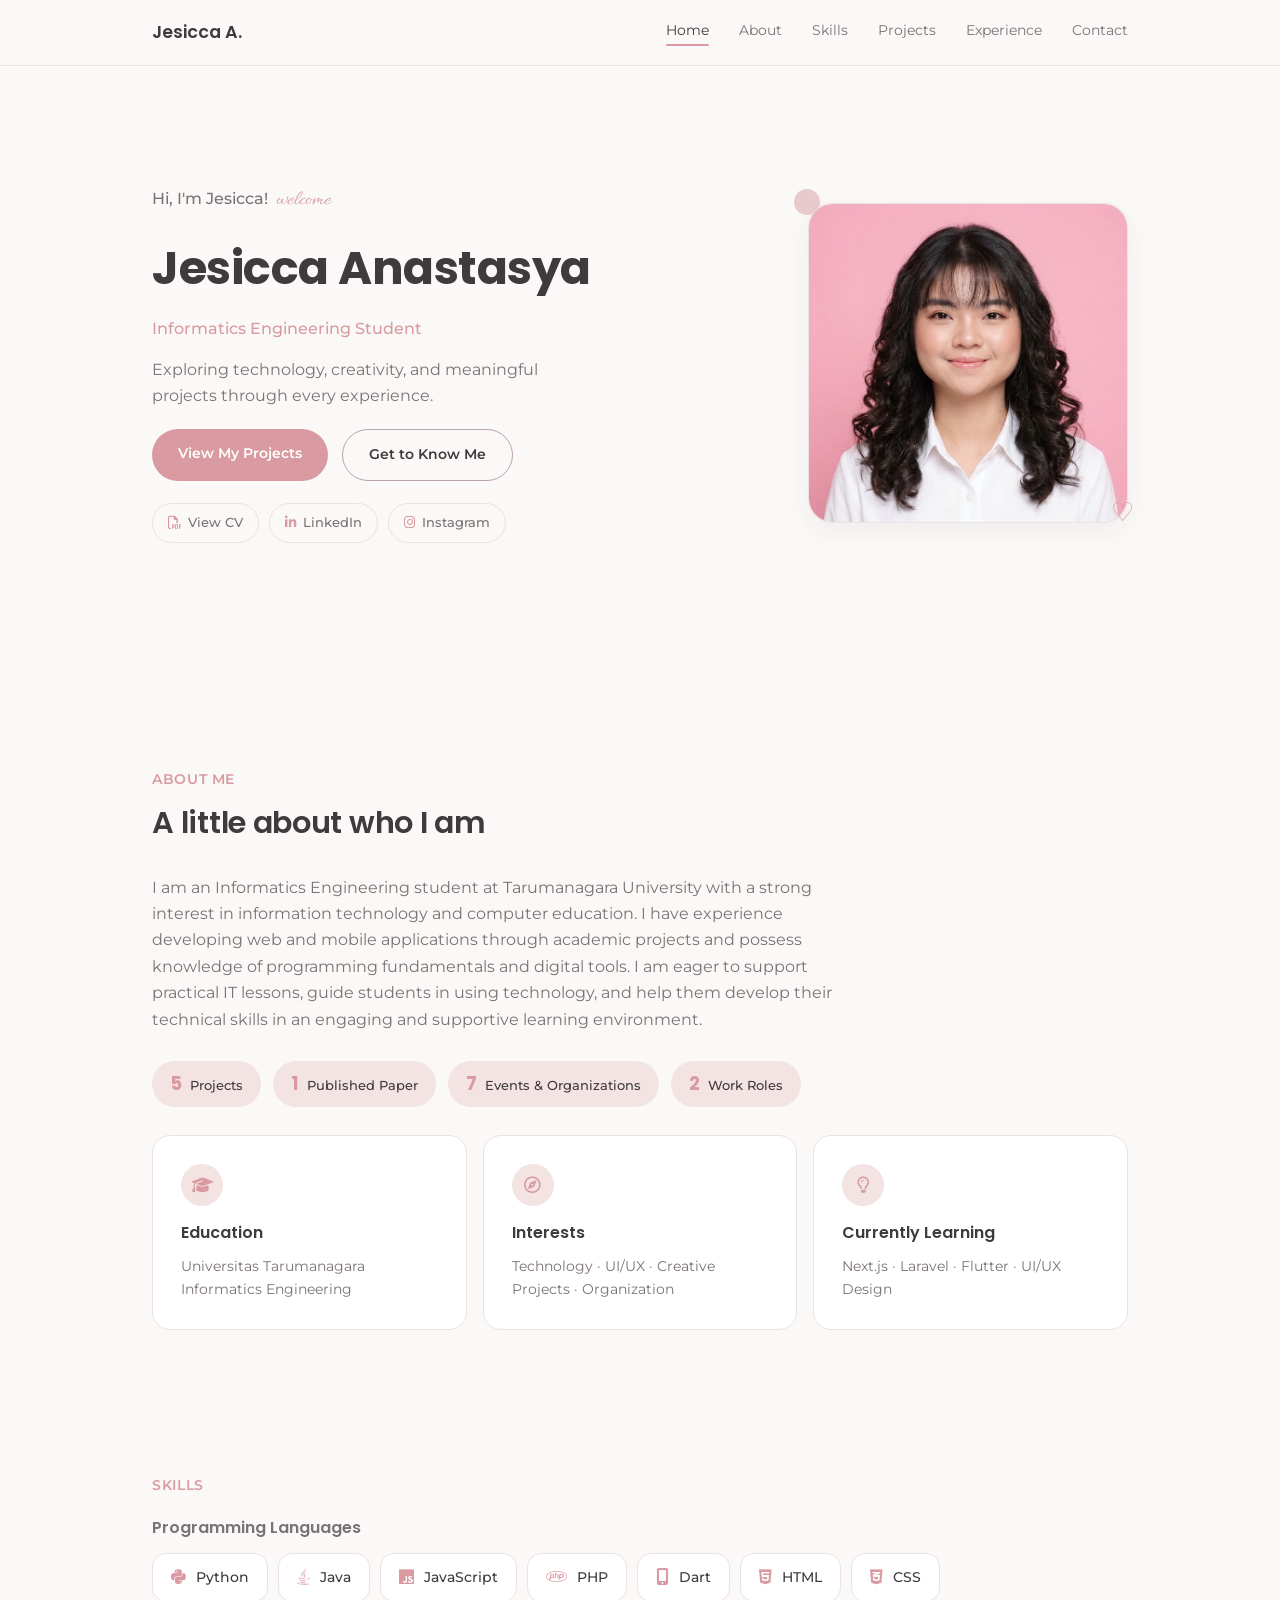
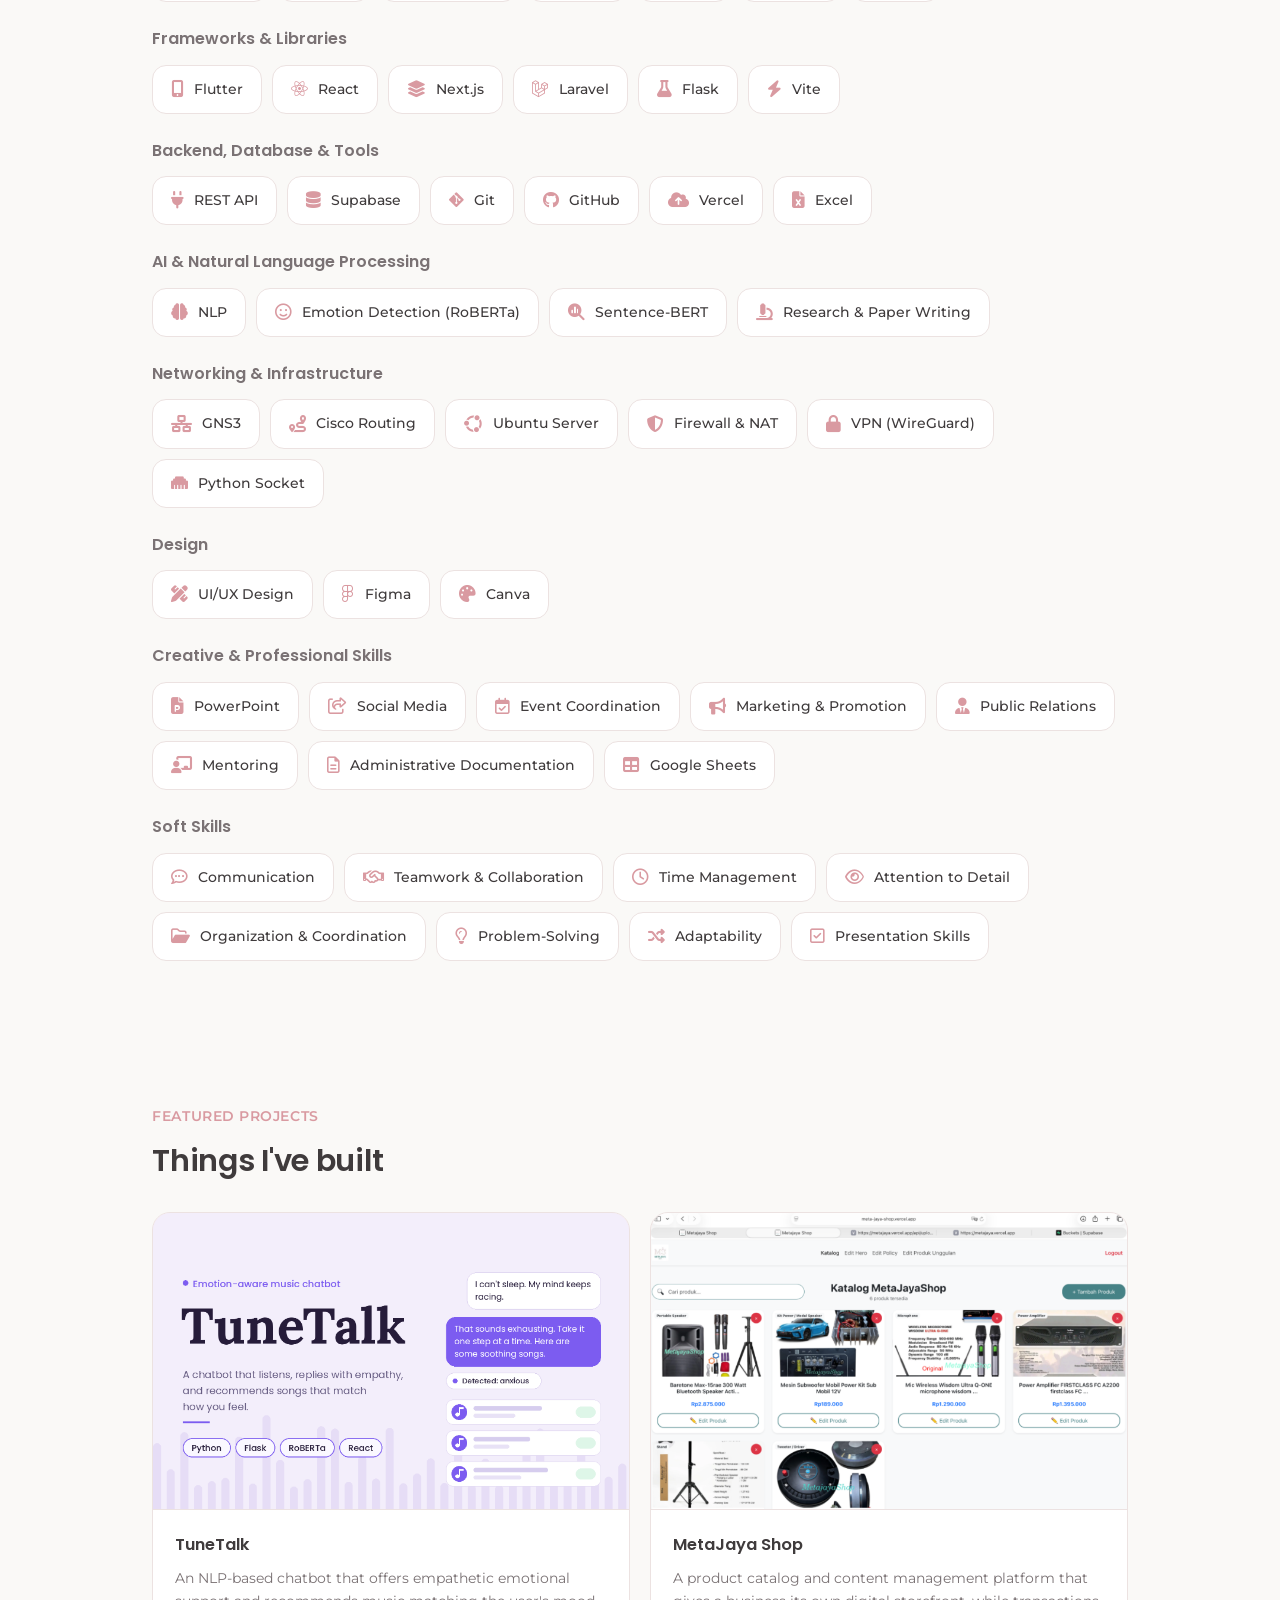
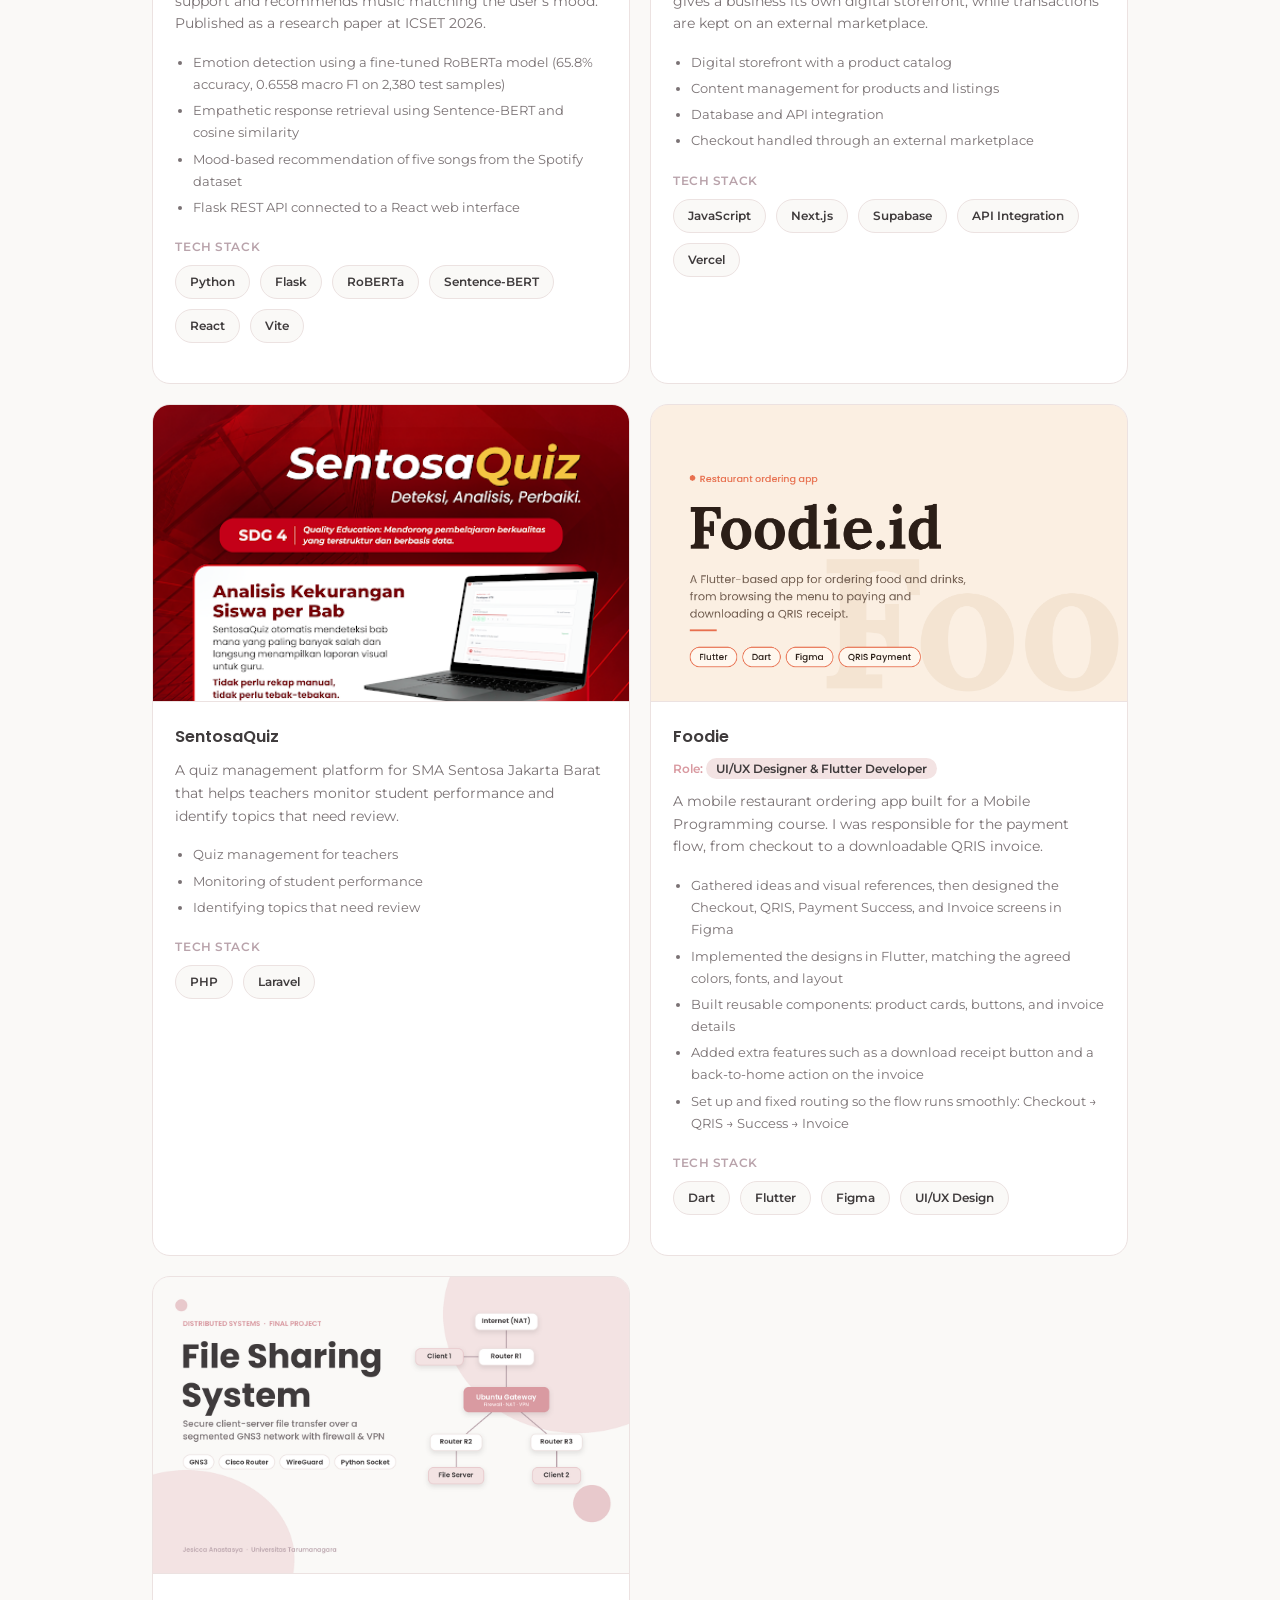
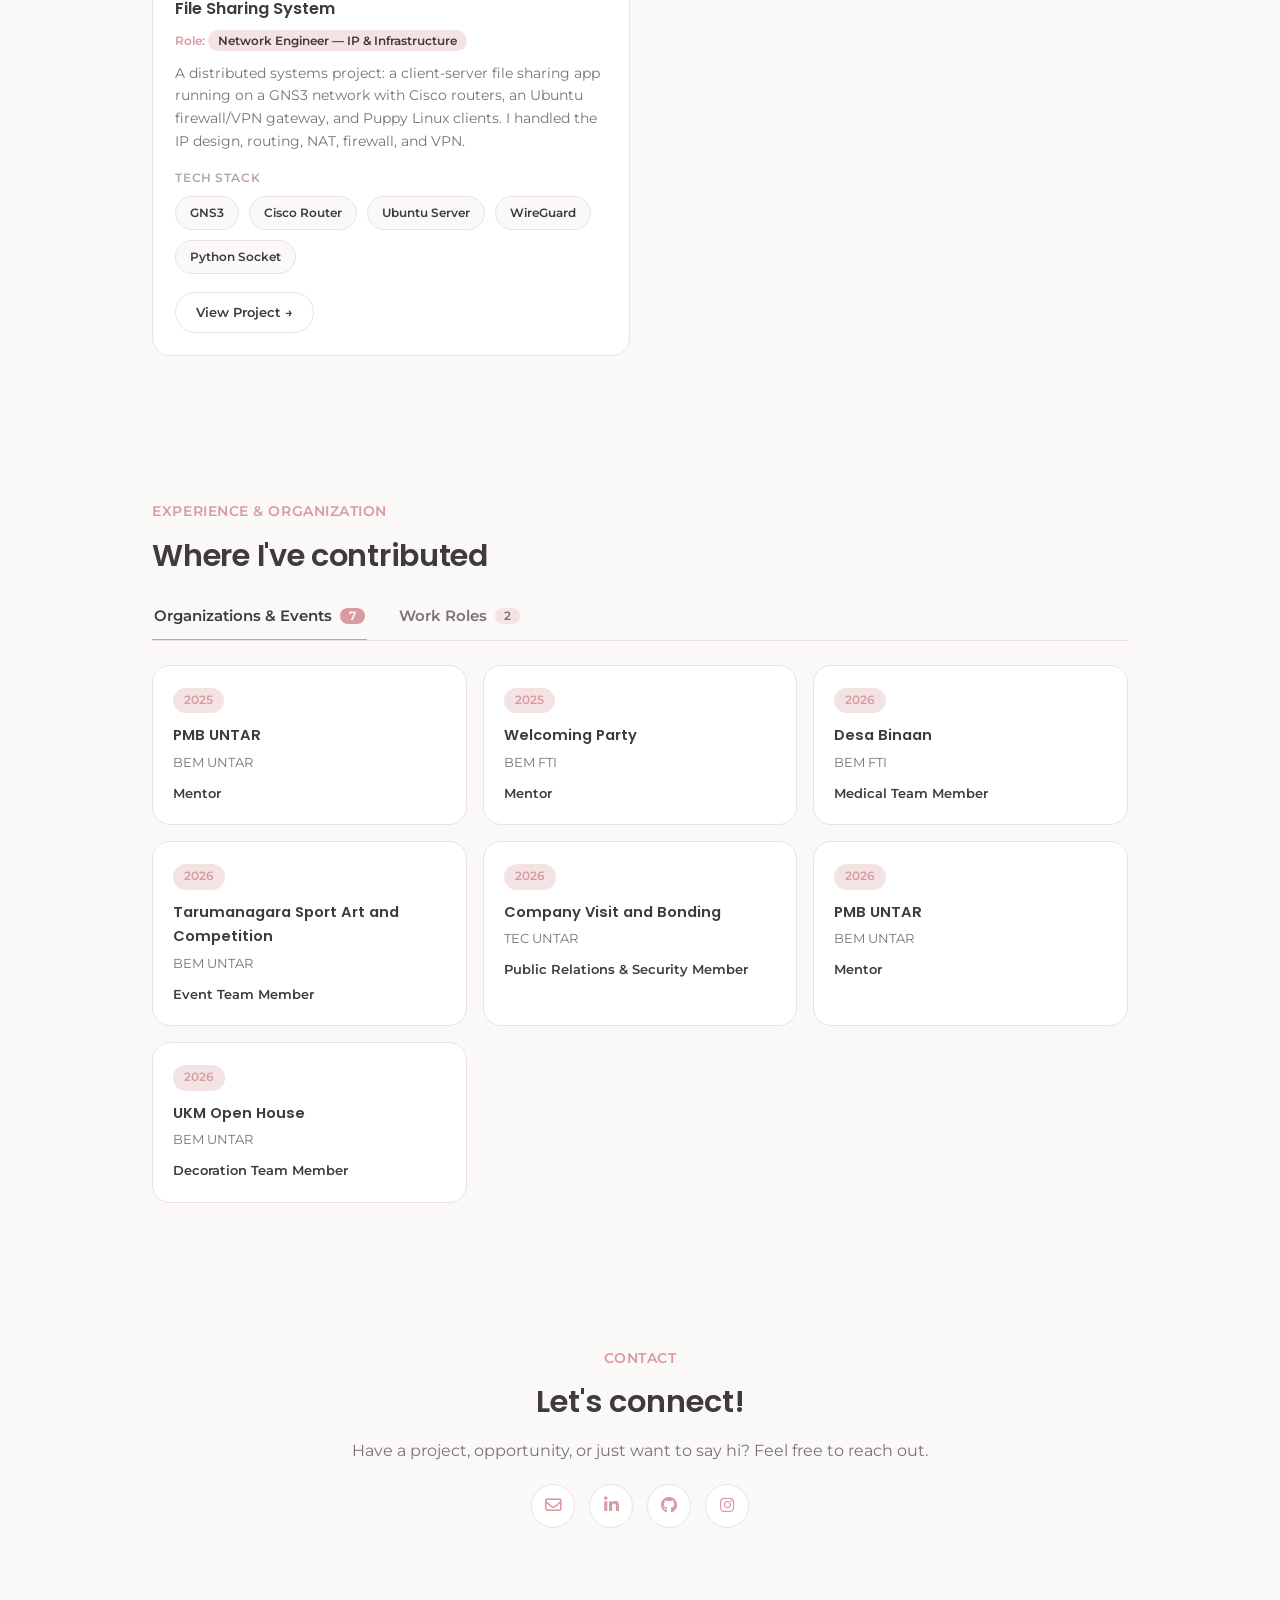
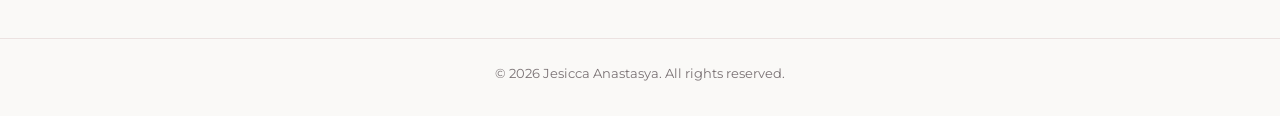
==== commit 2b745ae8: "update cv html css" ====
--- a/index.html
+++ b/index.html
@@ -171,11 +171,31 @@
 
 
       <p class="about-text">
-        I'm an Informatics Engineering student at Universitas Tarumanagara who enjoys exploring technology,
-        creative projects, design, and organizational activities. I'm interested in combining technical
-        skills with creativity and communication — whether that's building an app, designing an interface,
-        or coordinating an event.
+        I am an Informatics Engineering student at Tarumanagara University with a strong interest in
+        information technology and computer education. I have experience developing web and mobile
+        applications through academic projects and possess knowledge of programming fundamentals and
+        digital tools. I am eager to support practical IT lessons, guide students in using technology,
+        and help them develop their technical skills in an engaging and supportive learning environment.
       </p>
+
+      <div class="about-stats">
+        <div class="stat">
+          <strong>5</strong>
+          <span>Projects</span>
+        </div>
+        <div class="stat">
+          <strong>1</strong>
+          <span>Published Paper</span>
+        </div>
+        <div class="stat">
+          <strong>7</strong>
+          <span>Events &amp; Organizations</span>
+        </div>
+        <div class="stat">
+          <strong>2</strong>
+          <span>Work Roles</span>
+        </div>
+      </div>
 
 
       <div class="info-cards">
@@ -224,7 +244,7 @@
           </h3>
 
           <p>
-            Programming · Design · Web Development
+            Next.js · Laravel · Flutter · UI/UX Design
           </p>
 
         </div>
--- a/style.css
+++ b/style.css
@@ -90,6 +90,10 @@
 
 /* ===== About ===== */
 .about-text{max-width:720px;color:var(--text-soft);margin-bottom:28px;}
+.about-stats{display:flex;flex-wrap:wrap;gap:12px;margin-bottom:28px;}
+.stat{display:flex;align-items:baseline;gap:8px;background:var(--blush);border-radius:30px;padding:8px 18px;}
+.stat strong{font-family:var(--font-head);font-size:1.15rem;font-weight:700;color:var(--accent-strong);}
+.stat span{font-size:.82rem;font-weight:500;color:var(--charcoal);}
 .info-cards{display:grid;grid-template-columns:repeat(3,1fr);gap:16px;}
 .info-card{background:var(--surface);border:1px solid var(--border);border-radius:var(--radius);padding:28px;transition:box-shadow .2s ease,transform .2s ease;}
 .info-card:hover{box-shadow:var(--shadow-hover);transform:translateY(-3px);}
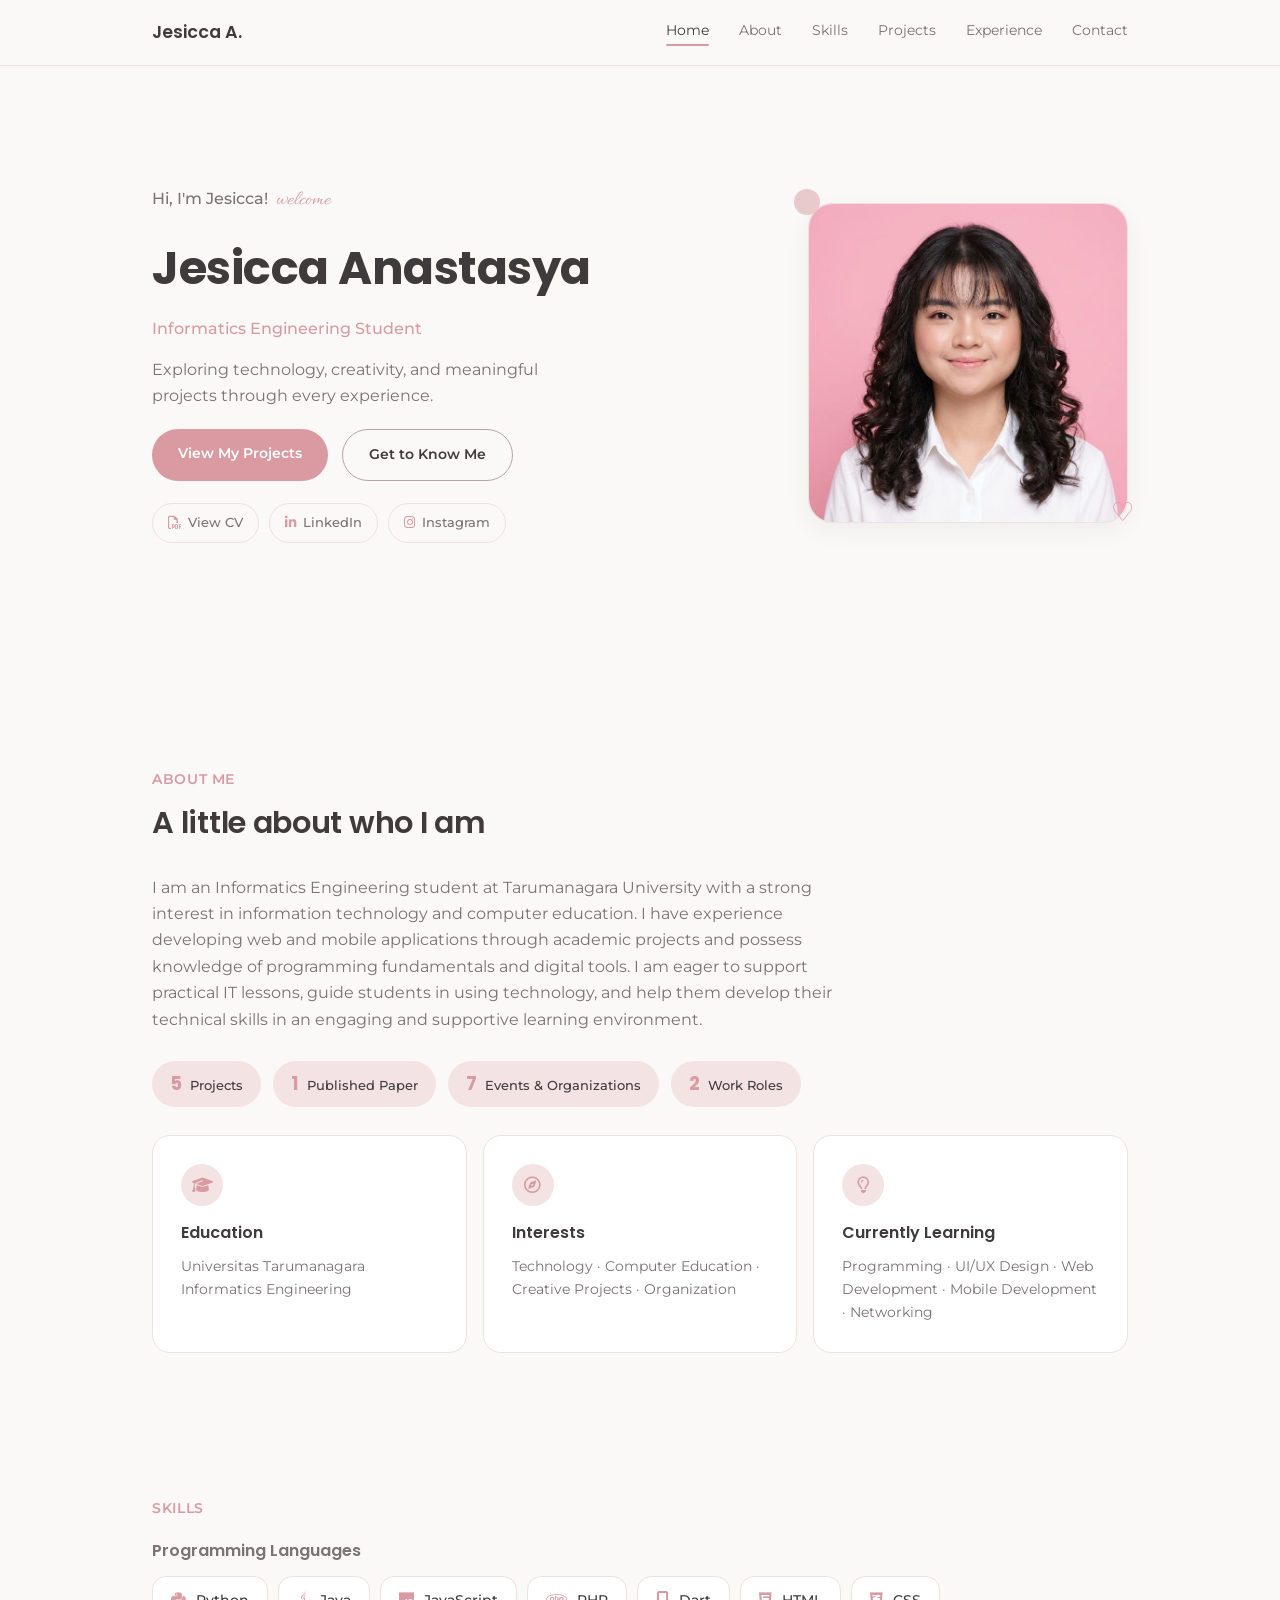
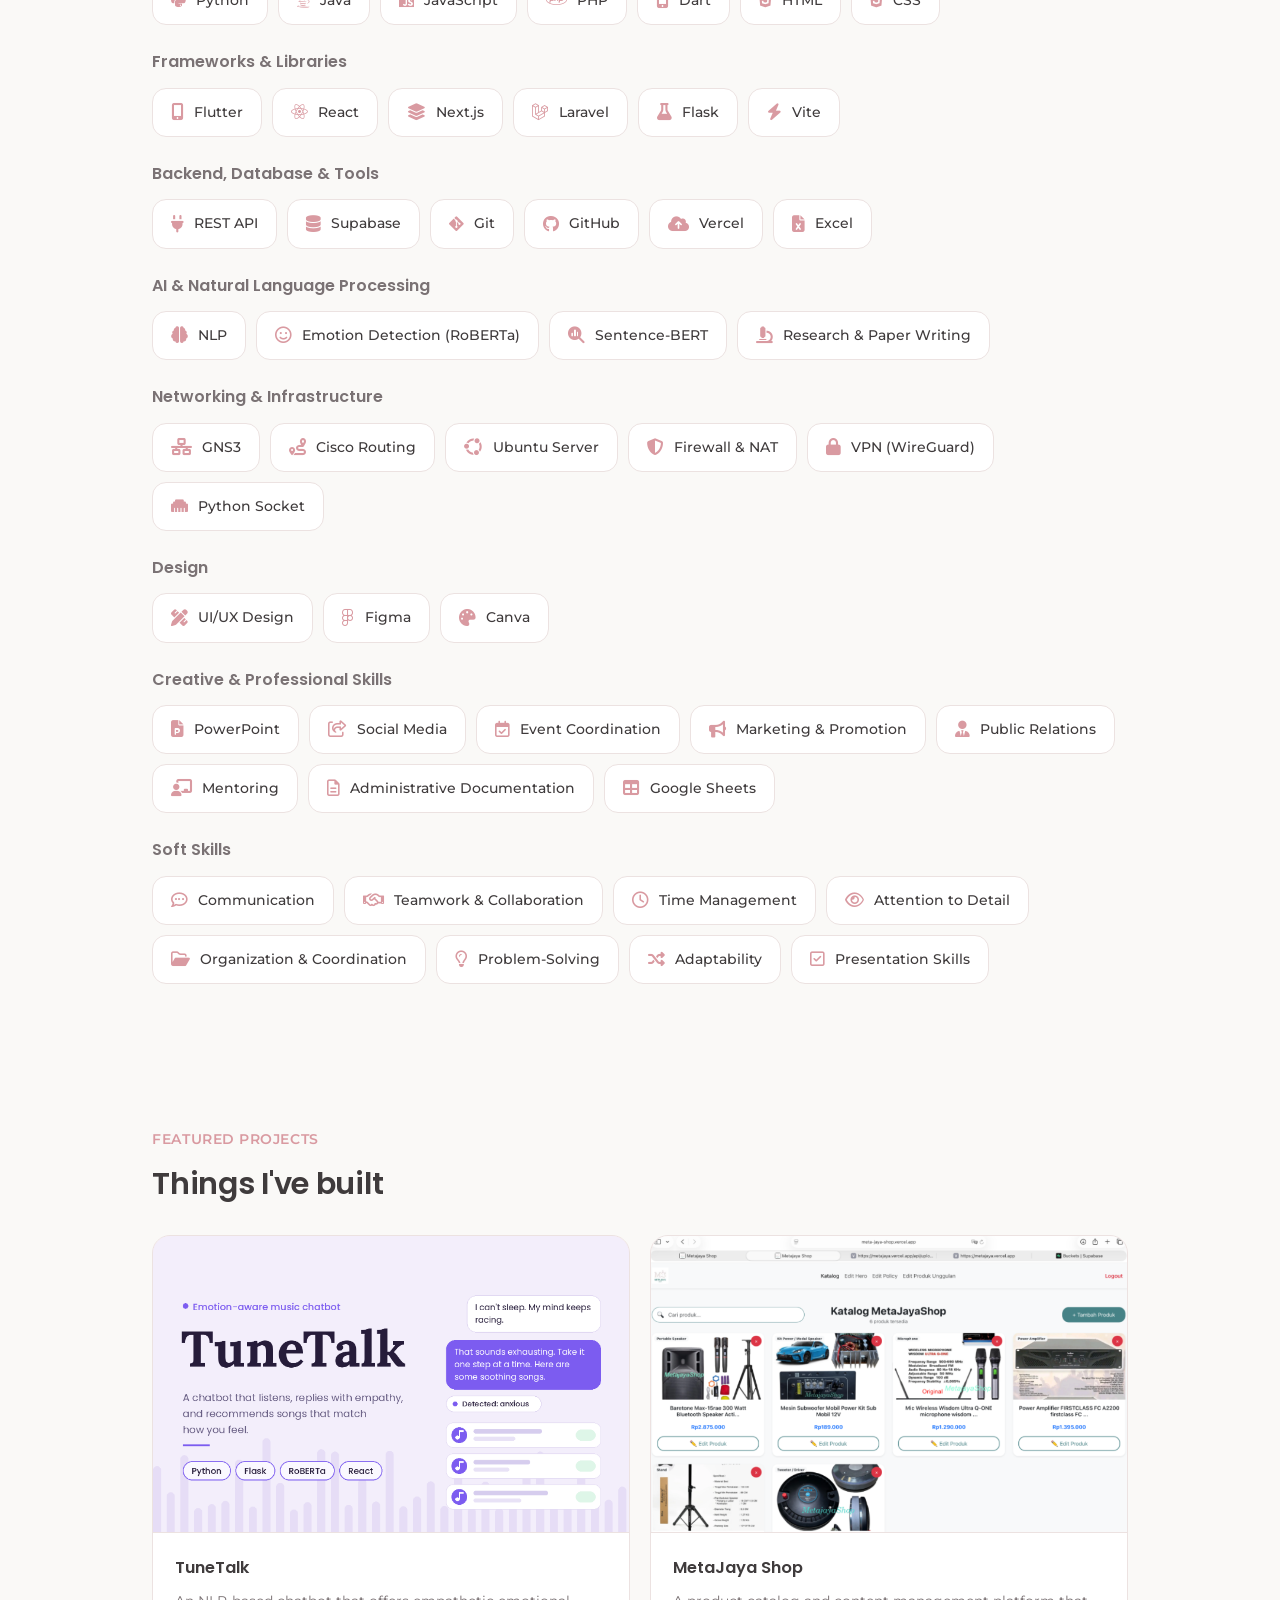
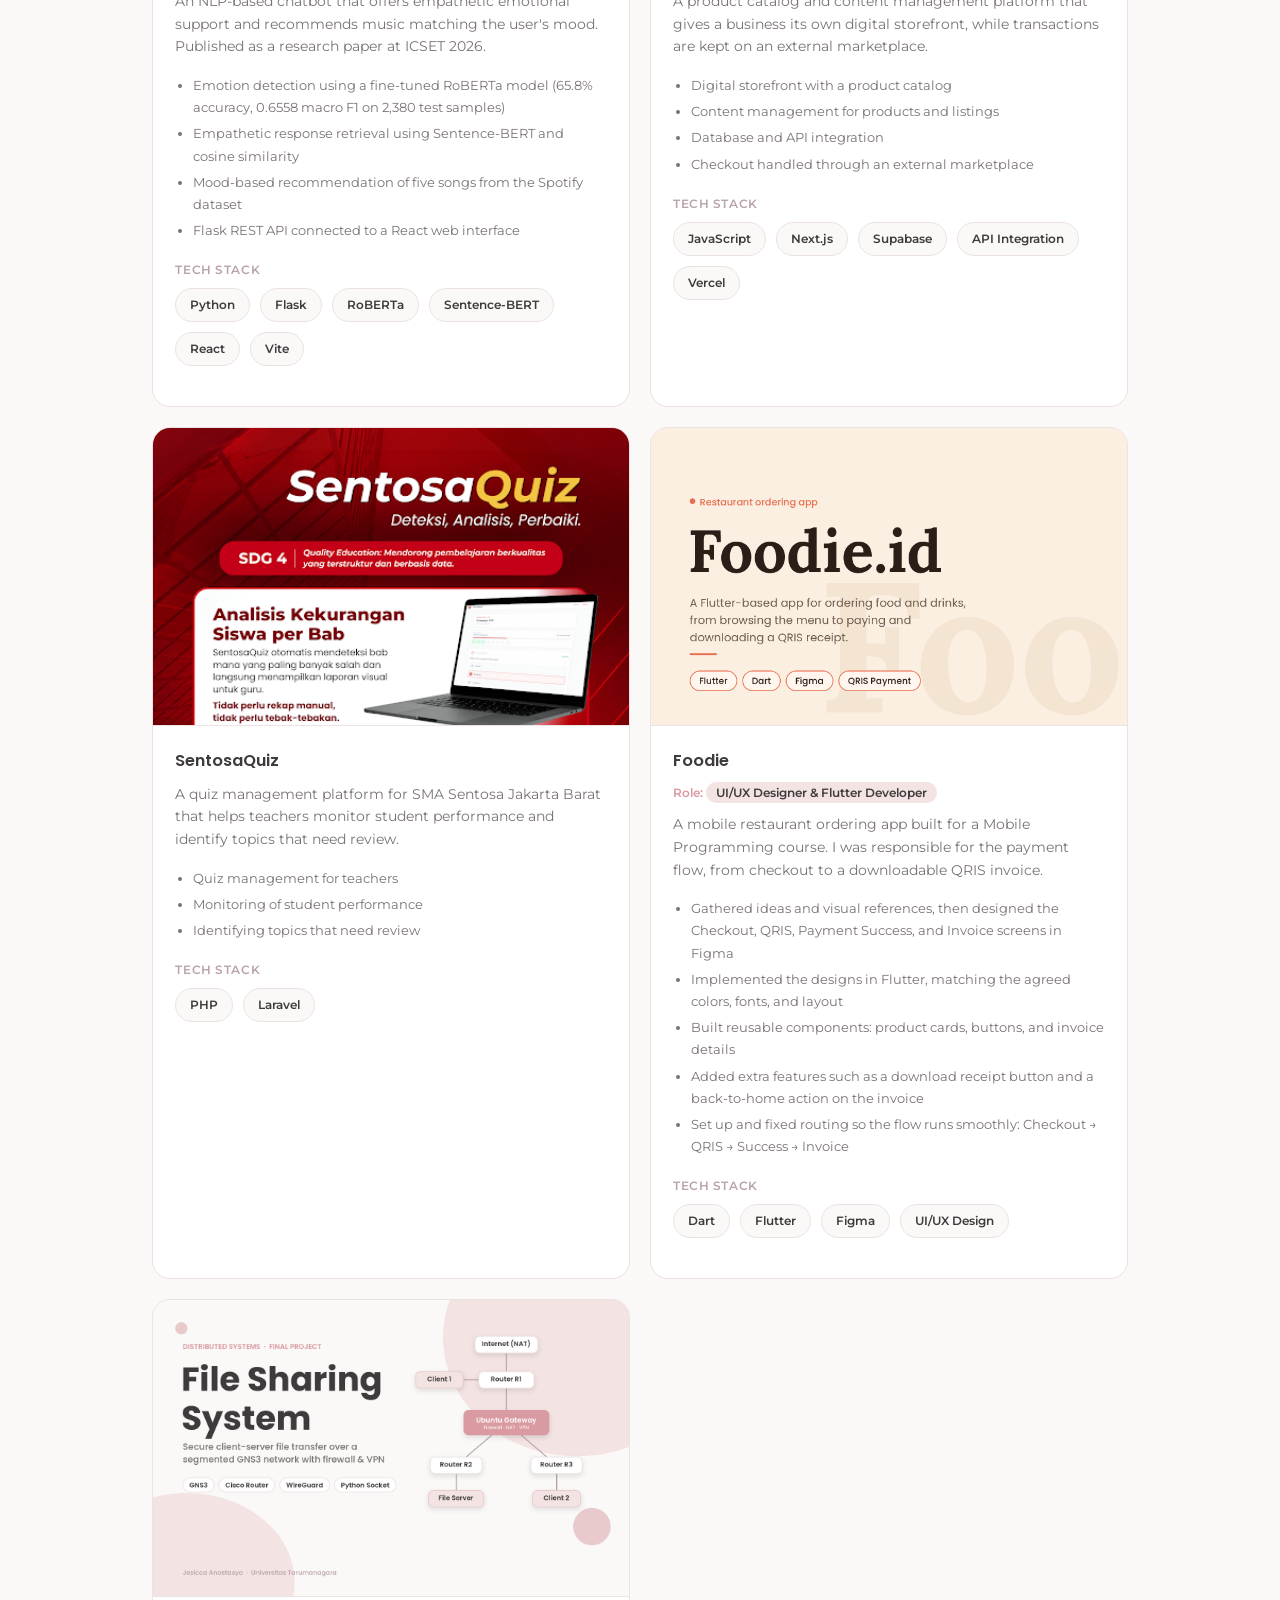
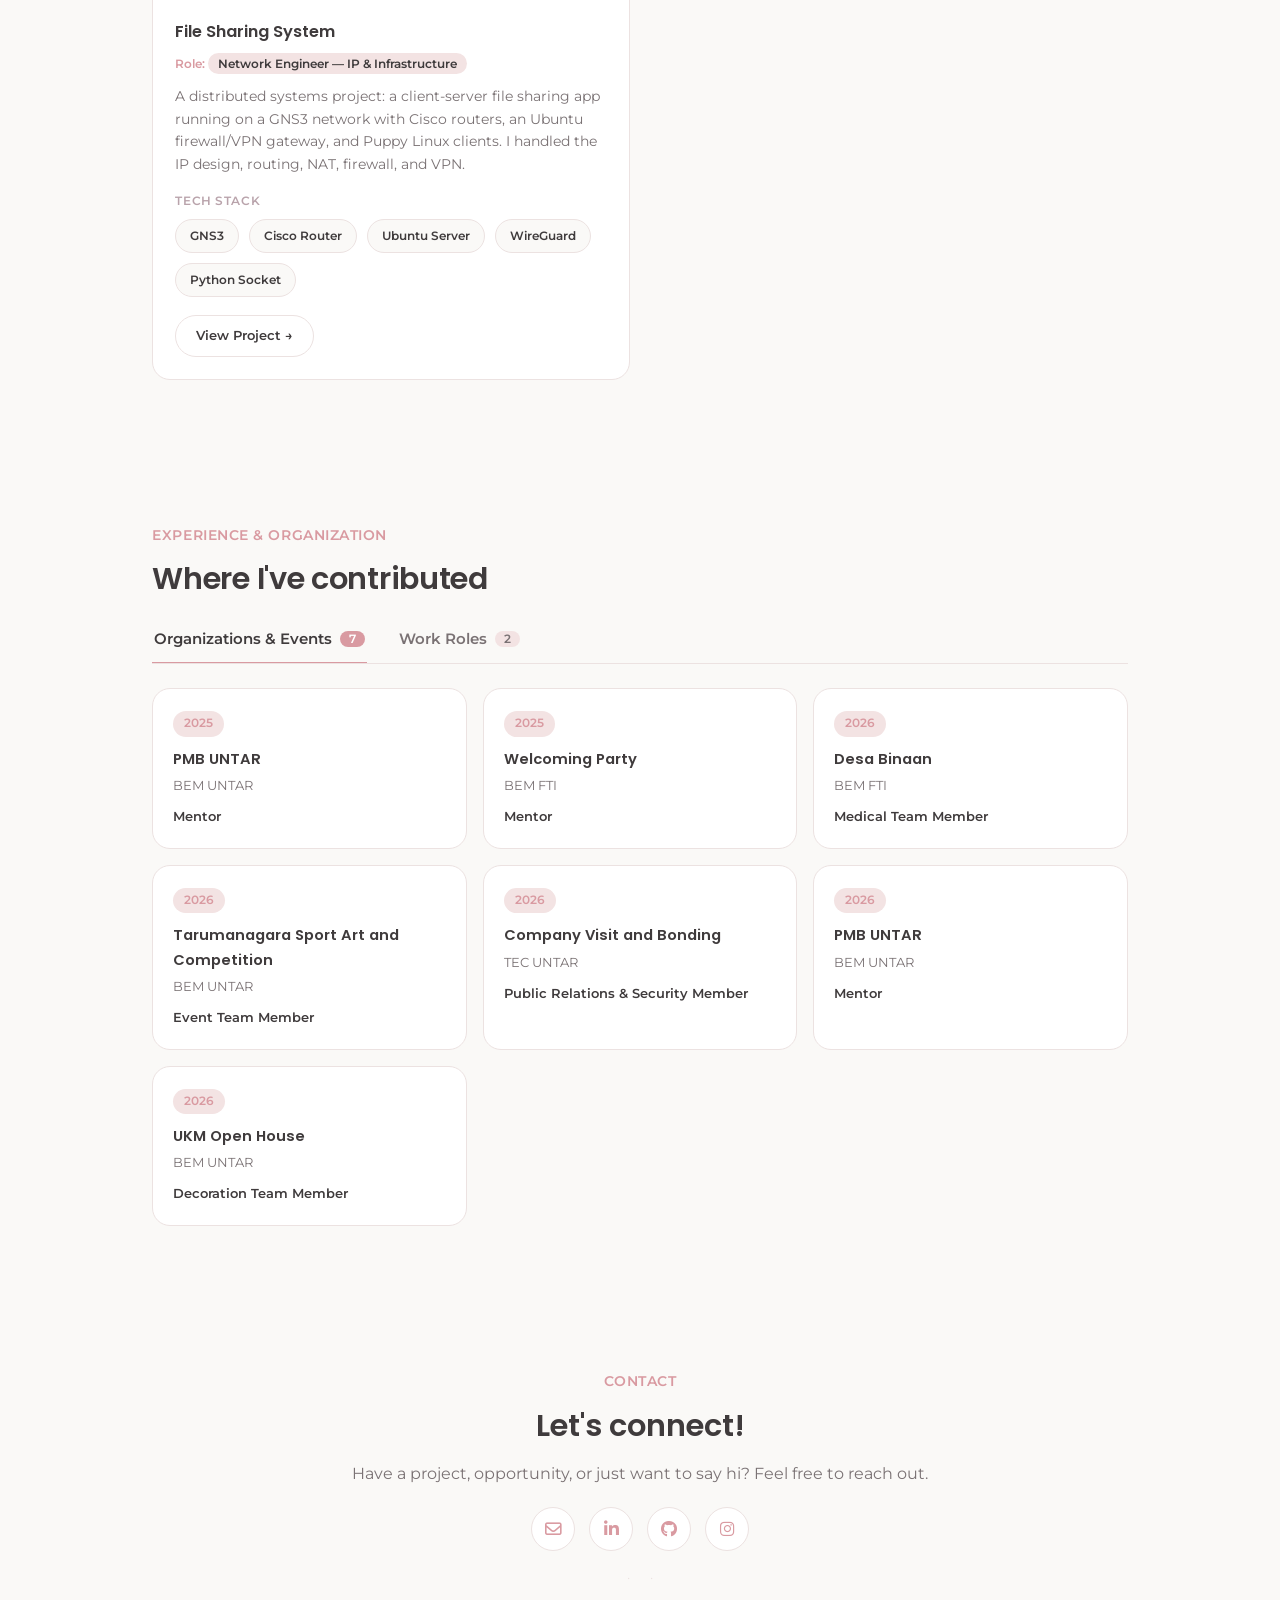
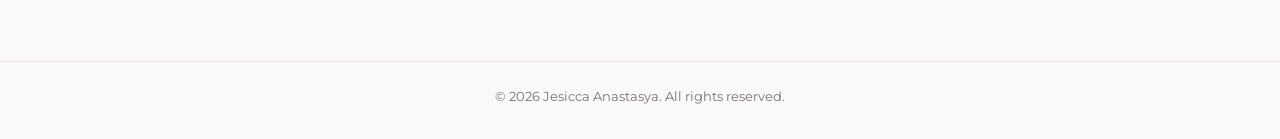
==== commit f584775d: "update html" ====
--- a/index.html
+++ b/index.html
@@ -227,7 +227,7 @@
           </h3>
 
           <p>
-            Technology · UI/UX · Creative Projects · Organization
+            Technology · Computer Education · Creative Projects · Organization
           </p>
 
         </div>
@@ -244,7 +244,7 @@
           </h3>
 
           <p>
-            Next.js · Laravel · Flutter · UI/UX Design
+            Programming · UI/UX Design · Web Development · Mobile Development · Networking
           </p>
 
         </div>
--- a/style.css
+++ b/style.css
@@ -195,9 +195,12 @@
   .project-body .tag-row{justify-content:flex-start;}
   .info-cards{grid-template-columns:1fr;}
   .project-grid,.event-grid{grid-template-columns:1fr;}
-  .nav-links{position:fixed;top:64px;right:0;height:calc(100vh - 64px);width:72%;background:var(--surface);flex-direction:column;padding:40px 30px;gap:26px;transform:translateX(100%);transition:transform .3s ease;box-shadow:var(--shadow-hover);display:flex;}
-  .nav-links.open{transform:translateX(0);}
-  .burger{display:flex;}
+  /* backdrop-filter makes the navbar the containing block of position:fixed children,
+     which pushed the menu out of place on phones, so turn it off here */
+  .navbar{backdrop-filter:none;-webkit-backdrop-filter:none;background:var(--warm-white);}
+  .nav-links{position:fixed;top:0;right:0;height:100vh;height:100dvh;width:72%;max-width:320px;background:var(--surface);flex-direction:column;padding:96px 30px 40px;gap:26px;transform:translateX(100%);visibility:hidden;transition:transform .3s ease,visibility .3s;box-shadow:var(--shadow-hover);display:flex;z-index:1;}
+  .nav-links.open{transform:translateX(0);visibility:visible;}
+  .burger{display:flex;position:relative;z-index:2;}
   .photo-frame{width:280px;aspect-ratio:1/1;}
 }
 @media (max-width:480px){
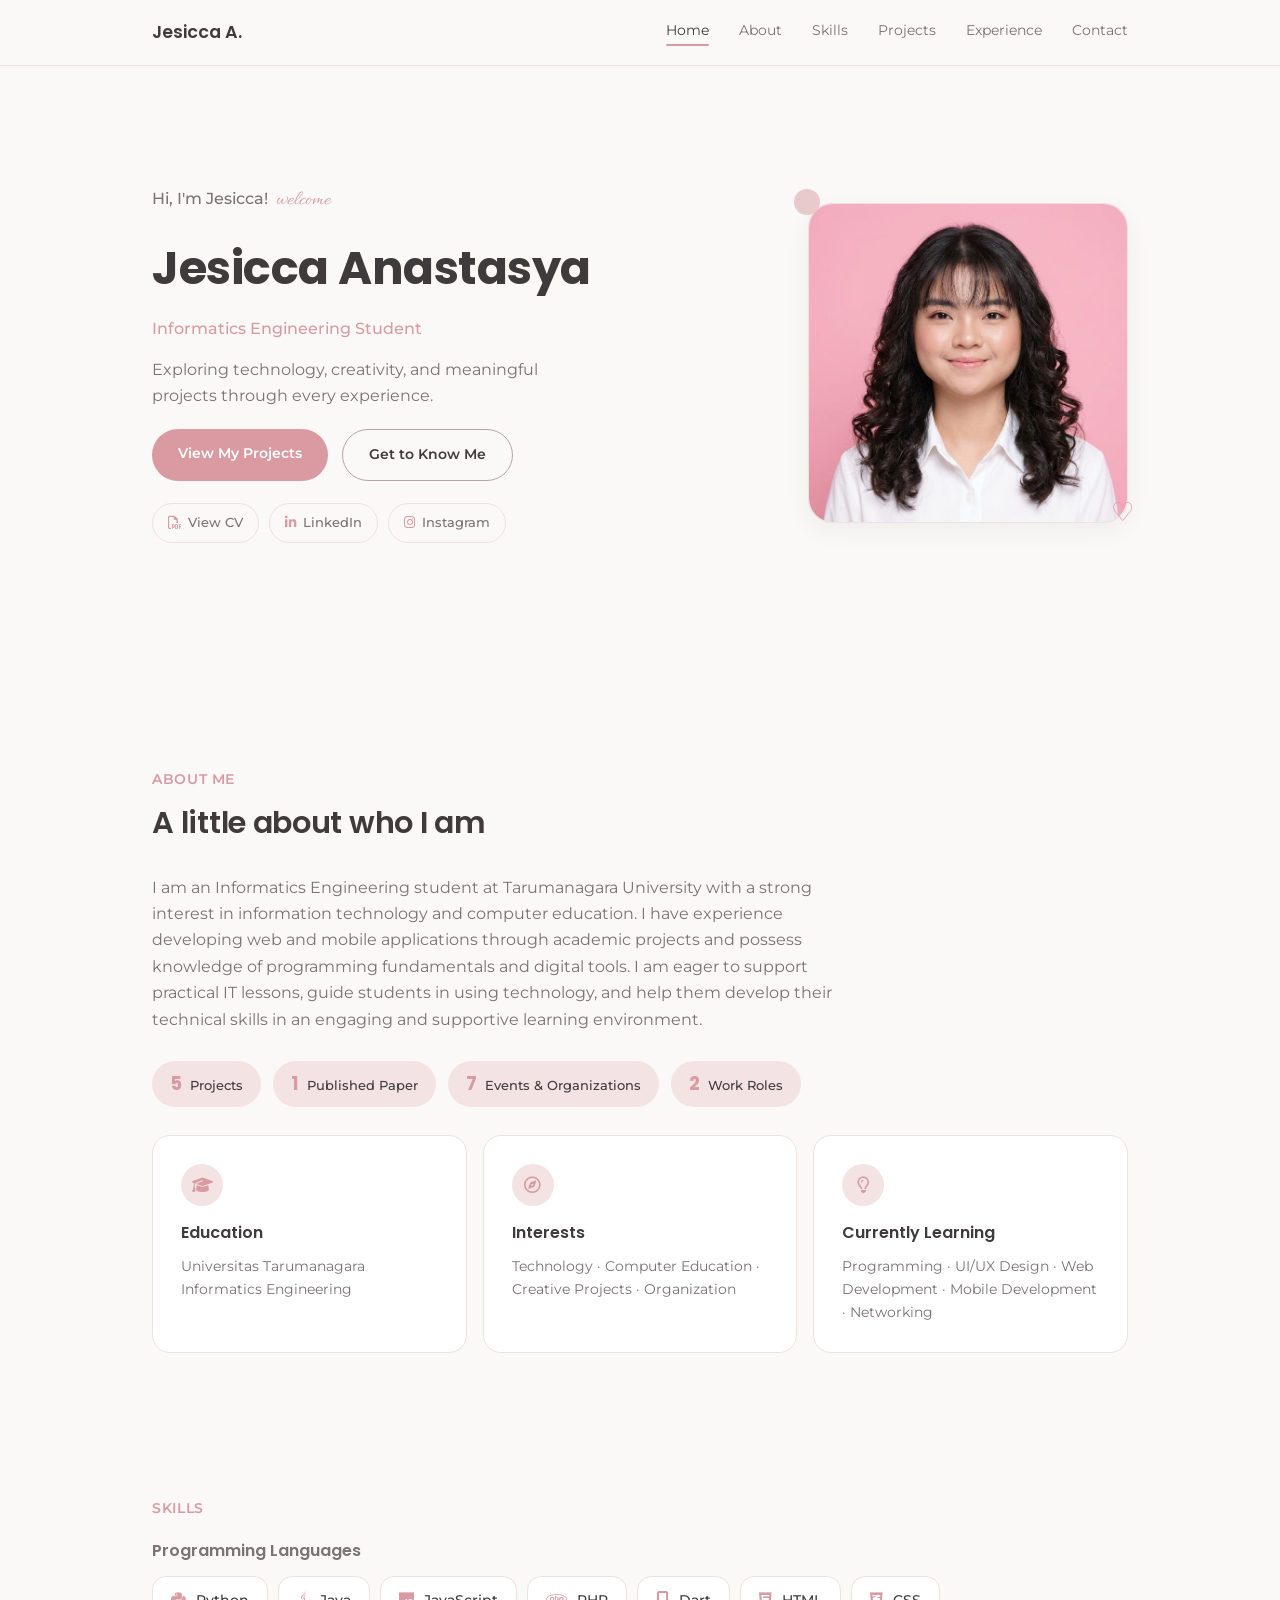
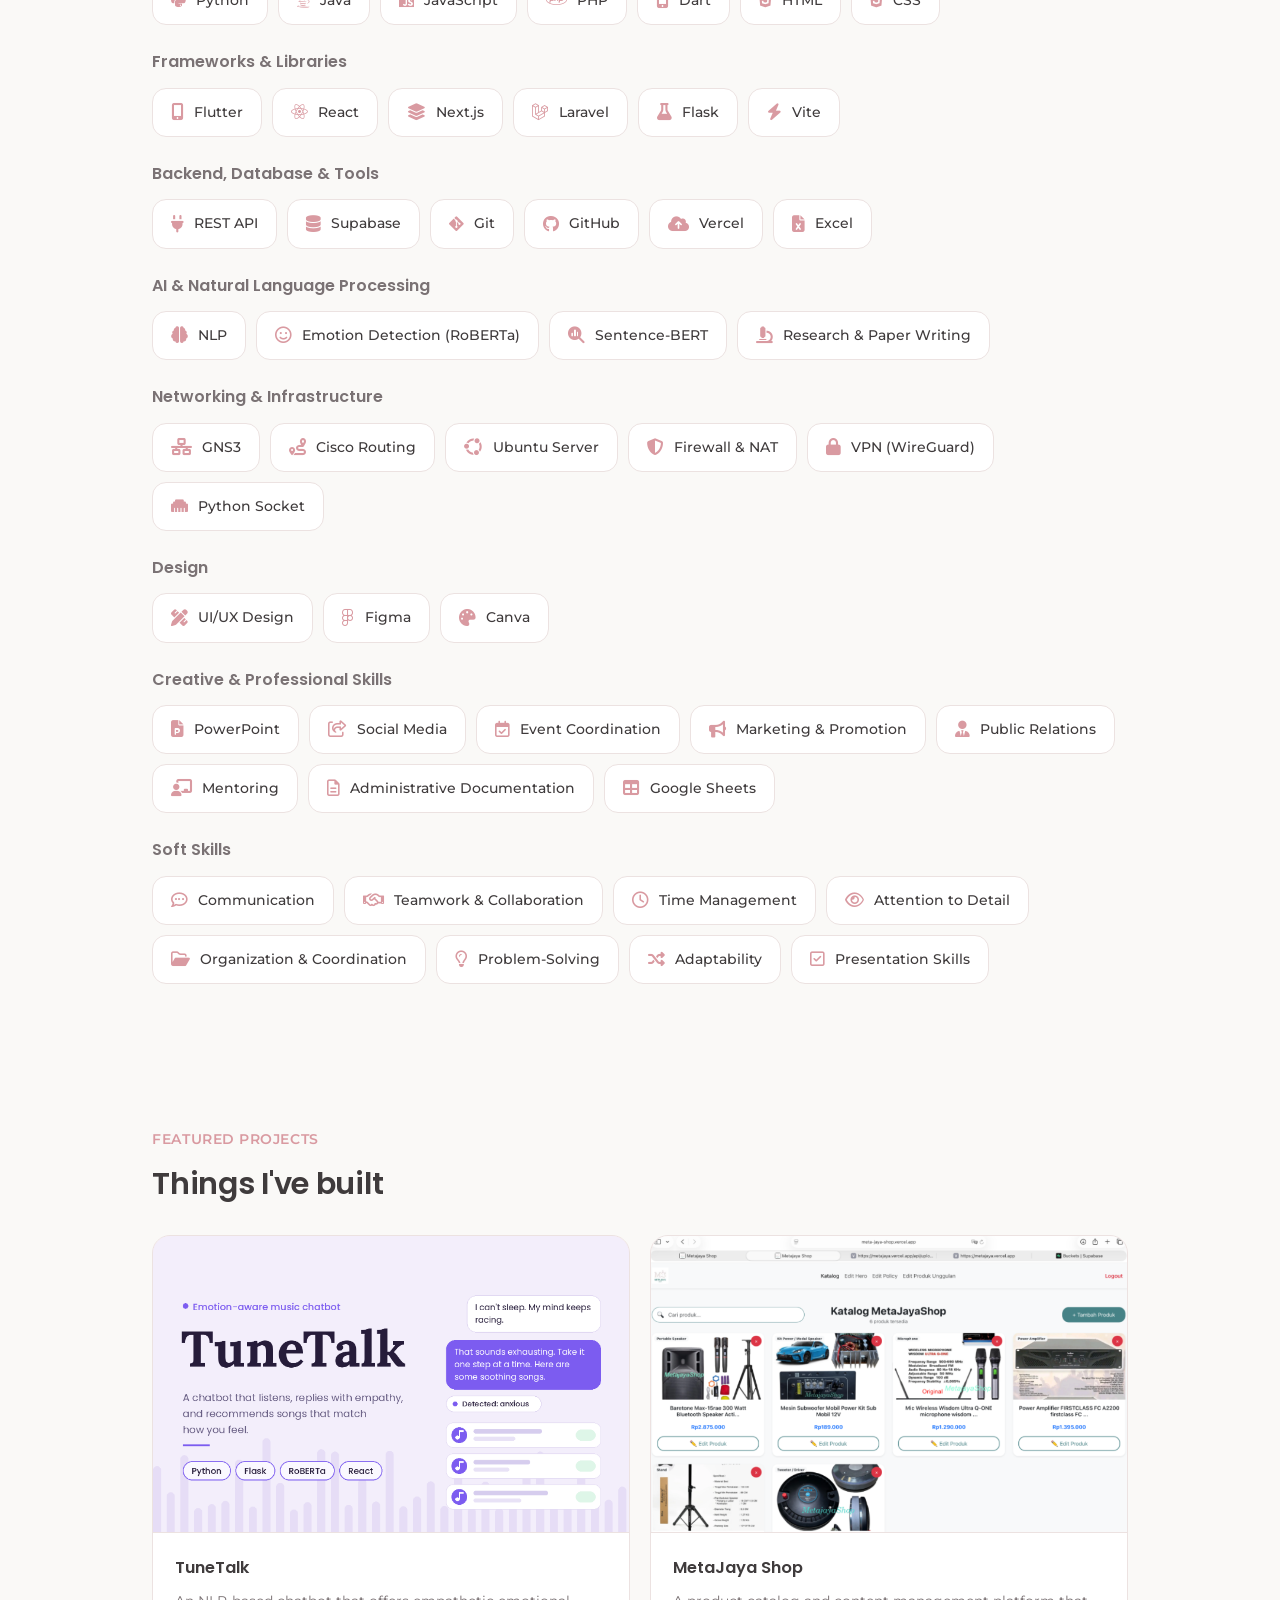
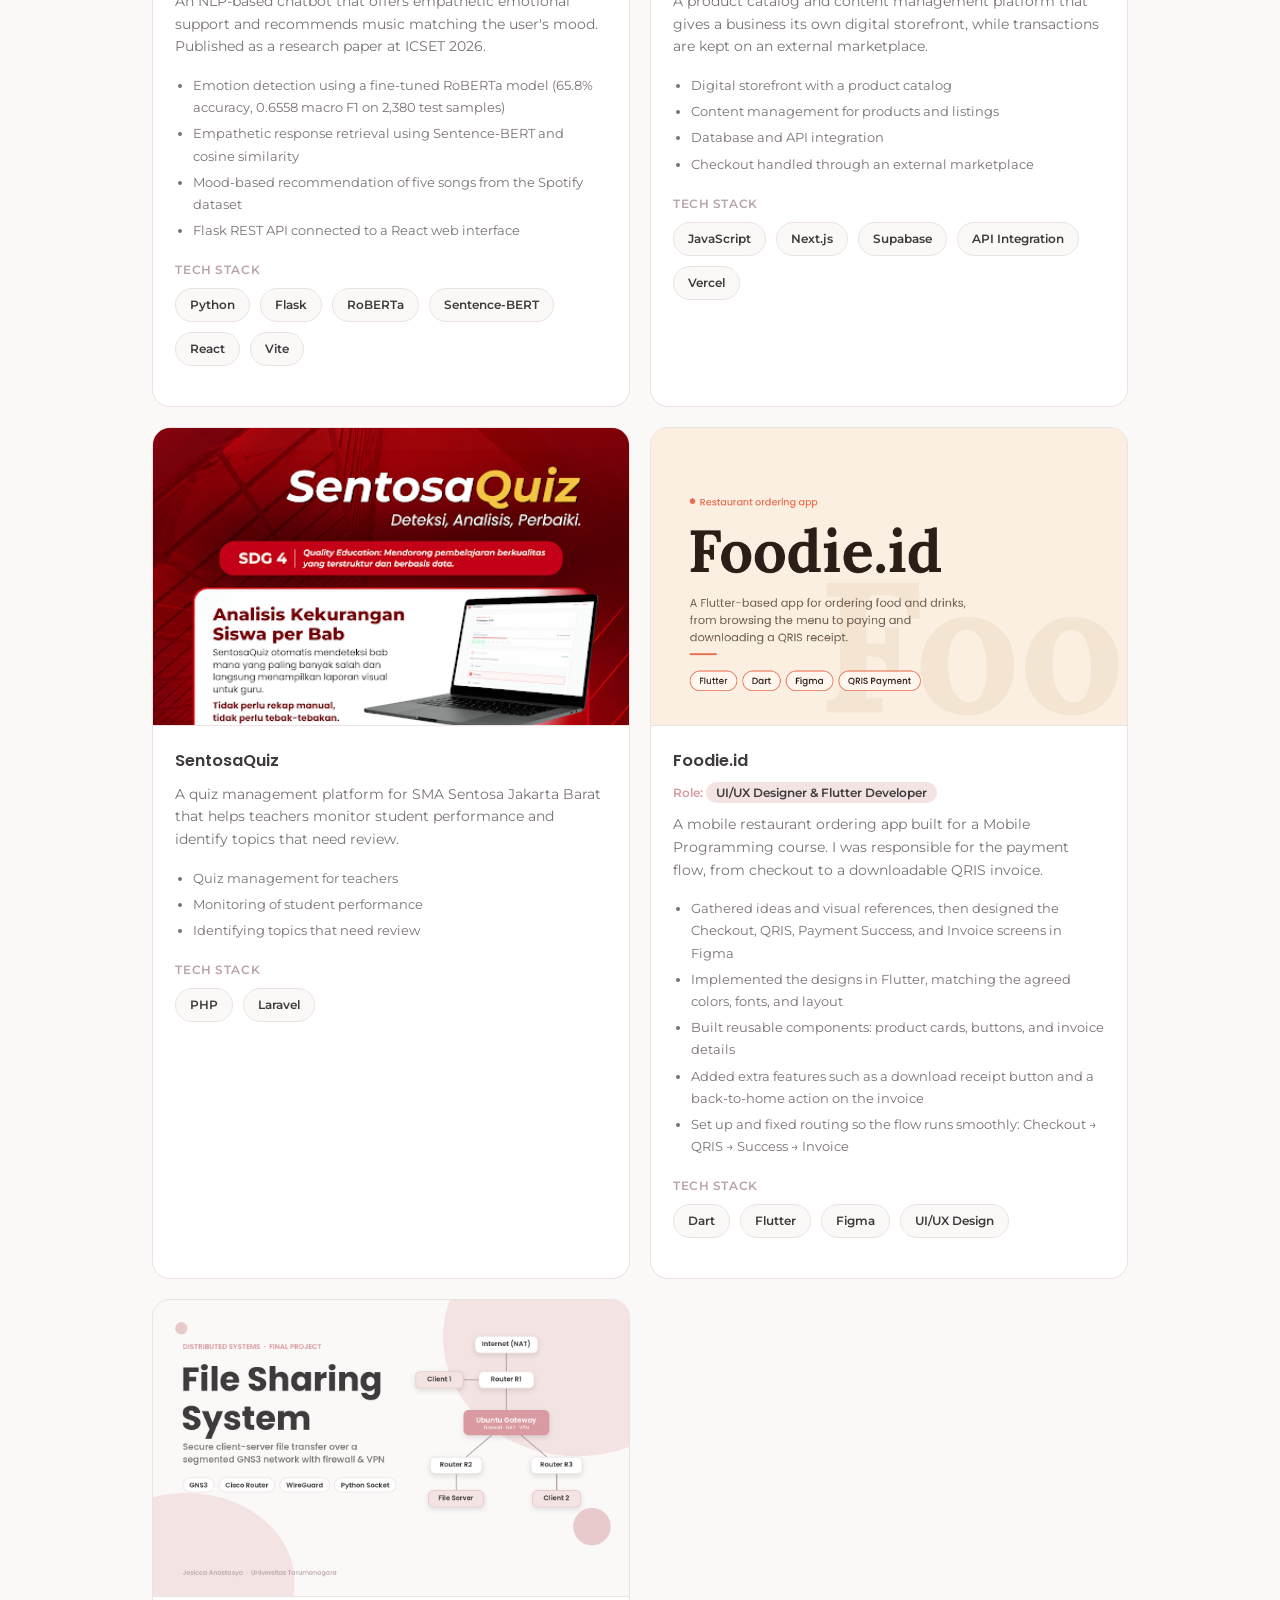
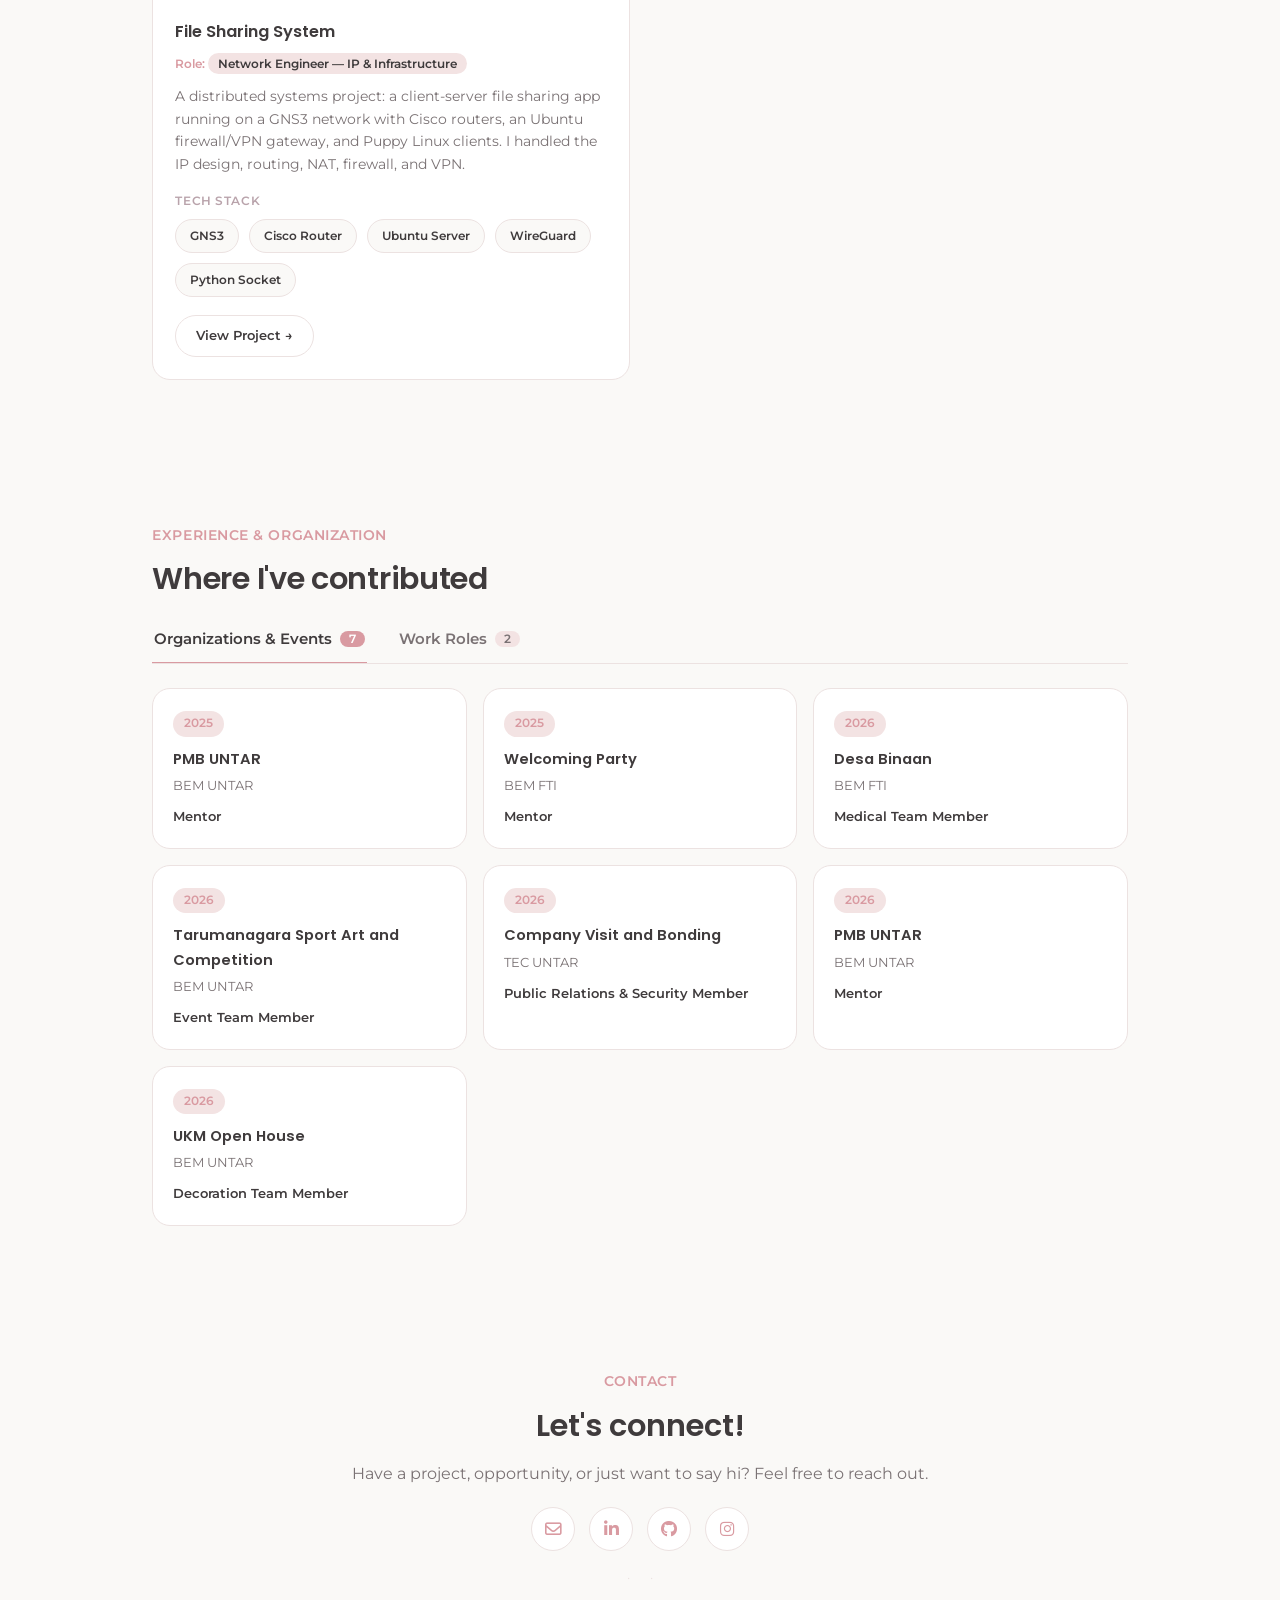
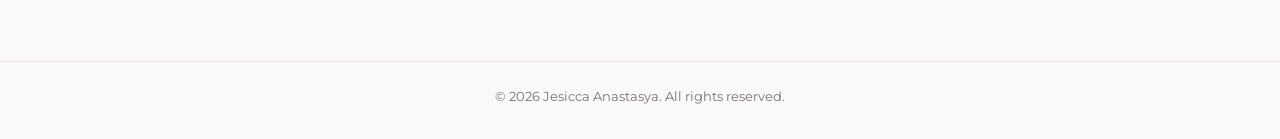
==== commit 0f0d0eb6: "update foodie" ====
--- a/index.html
+++ b/index.html
@@ -610,7 +610,7 @@
             <img src="images/foodie.png" alt="Foodie app checkout, QRIS, success, and invoice screens" loading="lazy">
           </div>
           <div class="project-body">
-            <h3>Foodie</h3>
+            <h3>Foodie.id</h3>
             <p class="project-role">Role: <span>UI/UX Designer &amp; Flutter Developer</span></p>
             <p>
               A mobile restaurant ordering app built for a Mobile Programming
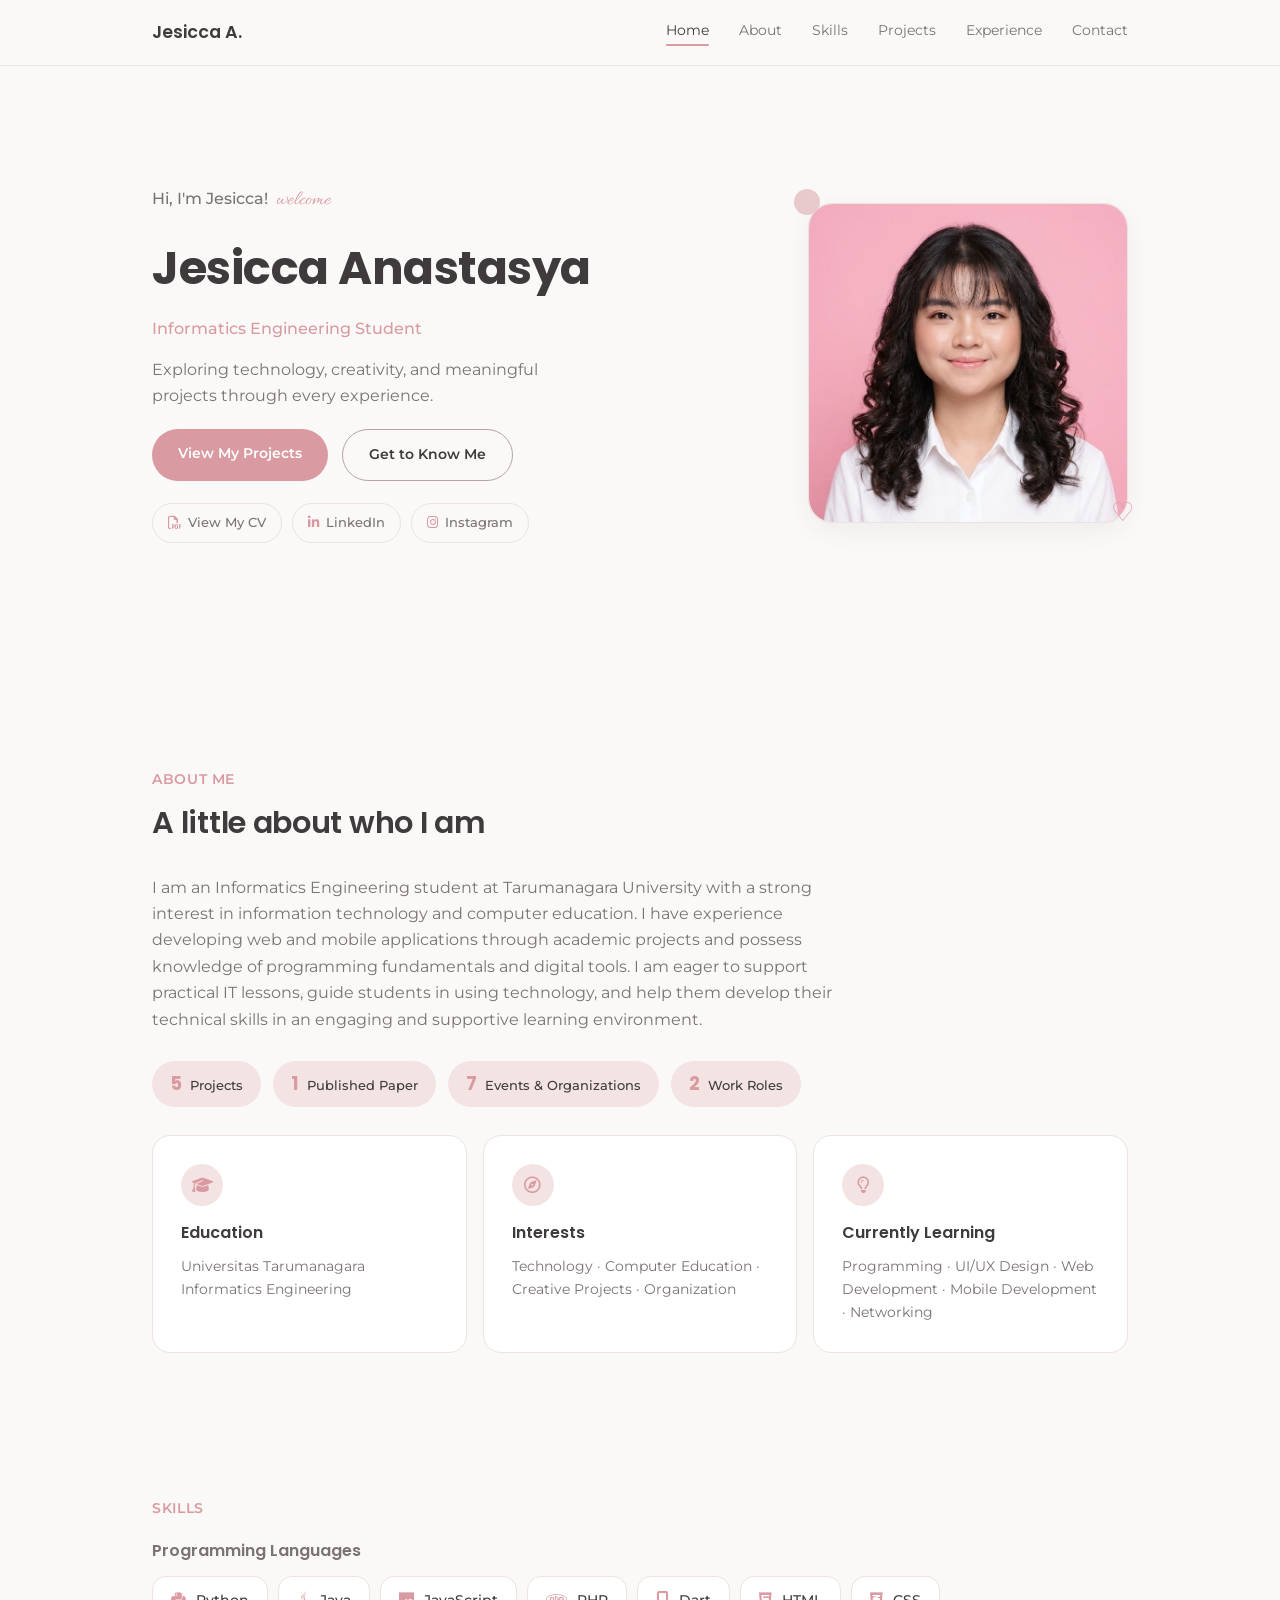
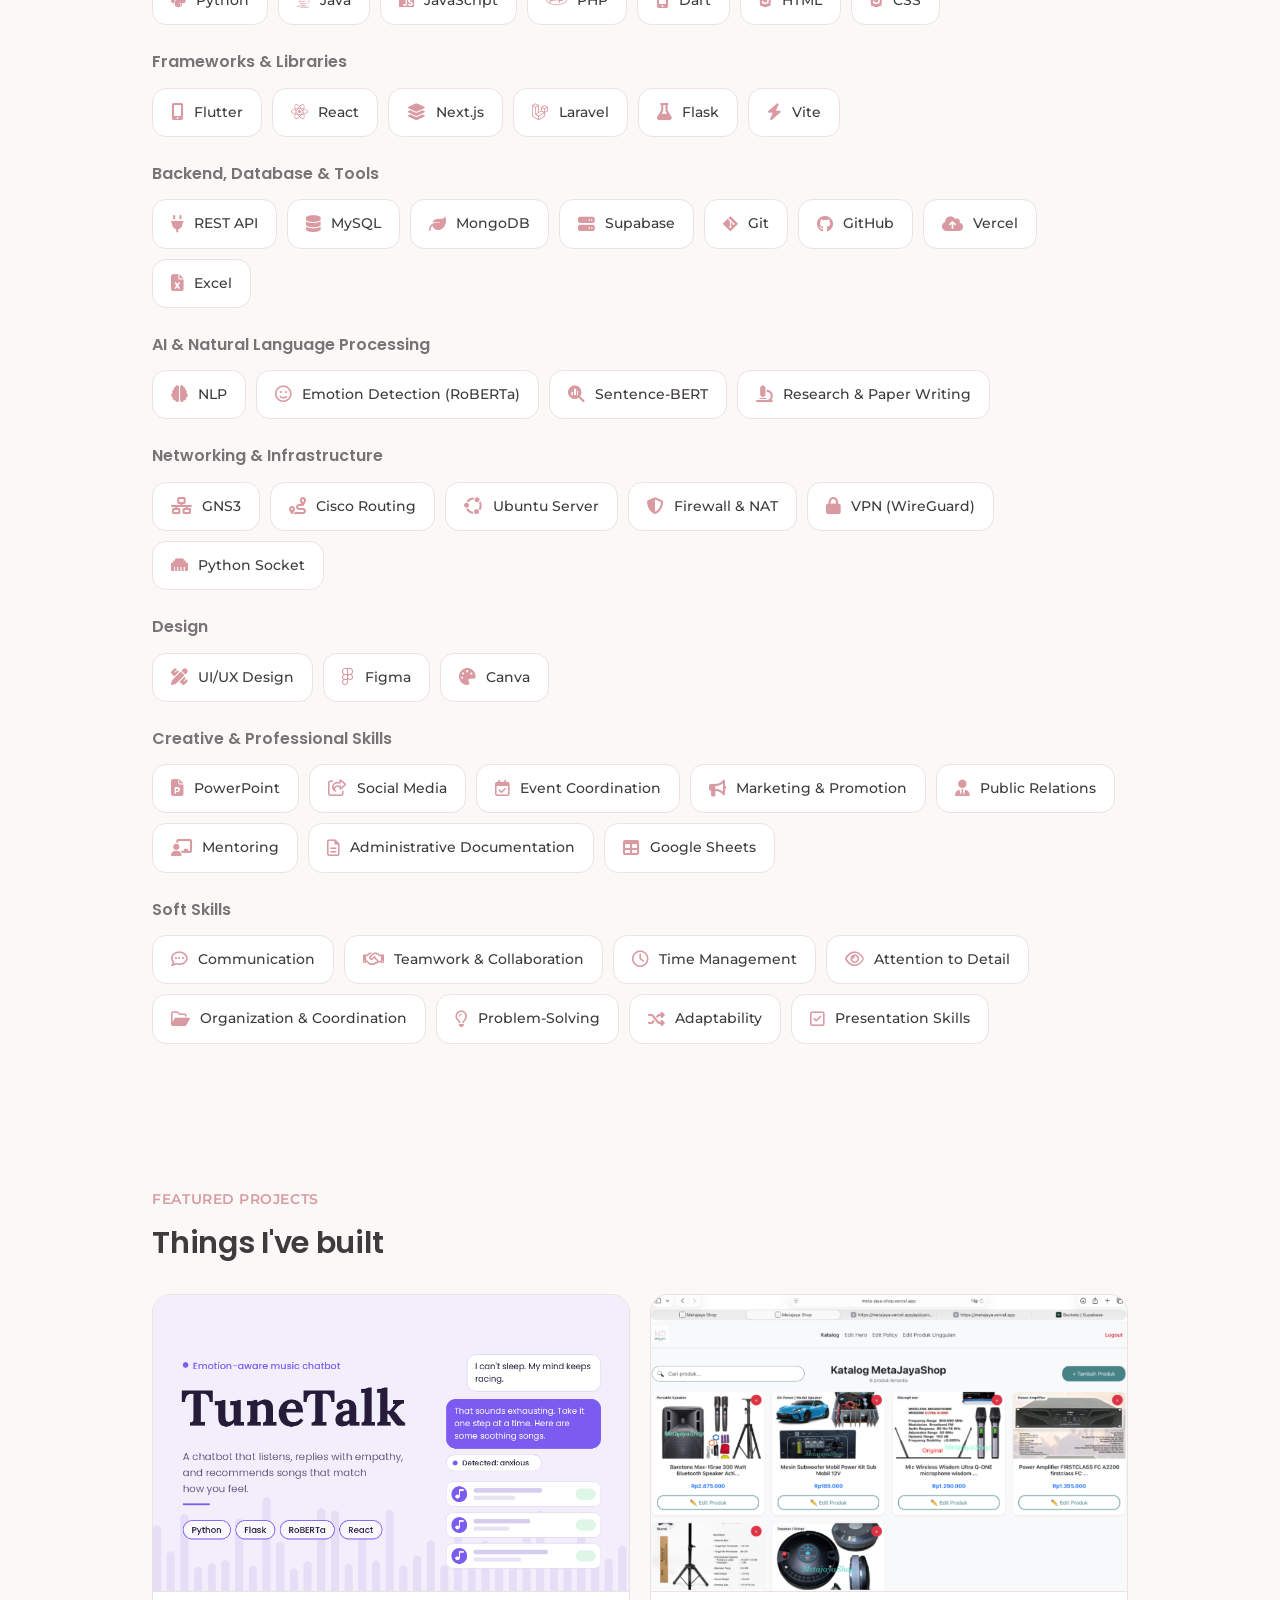
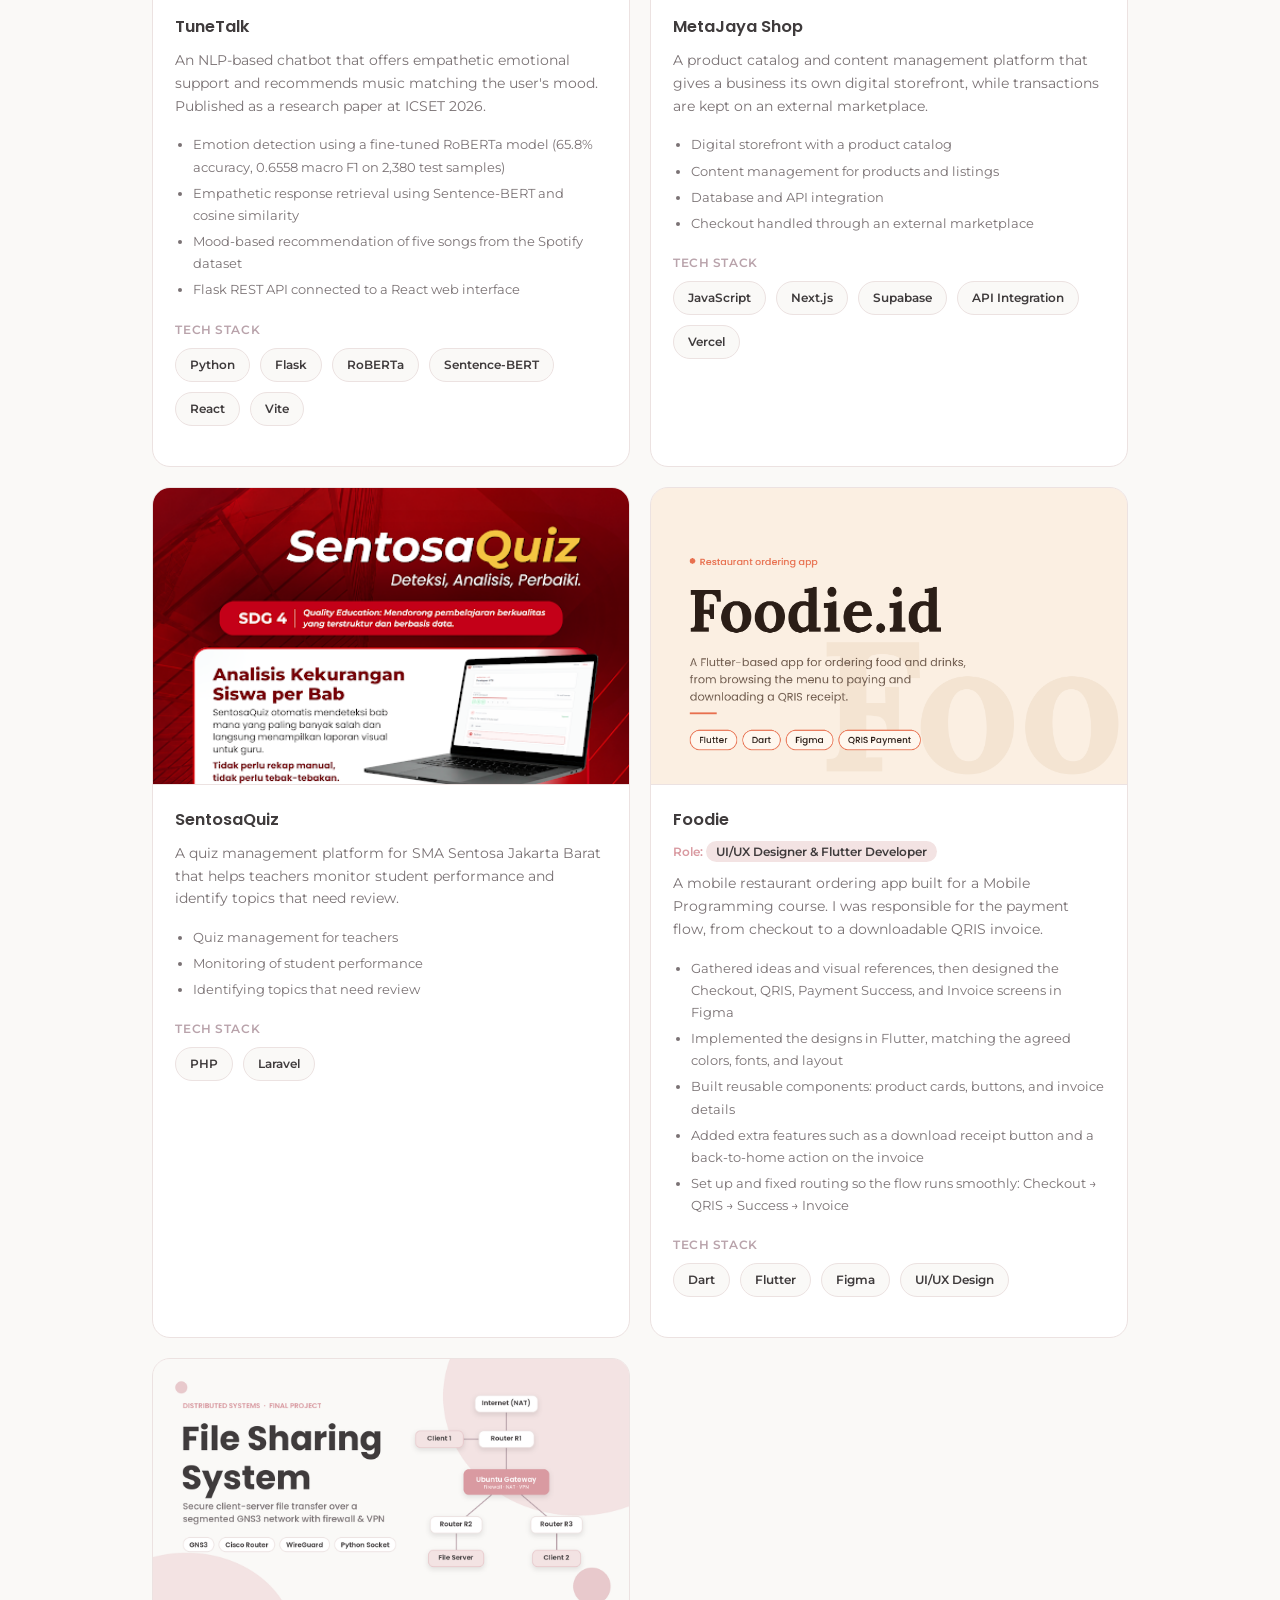
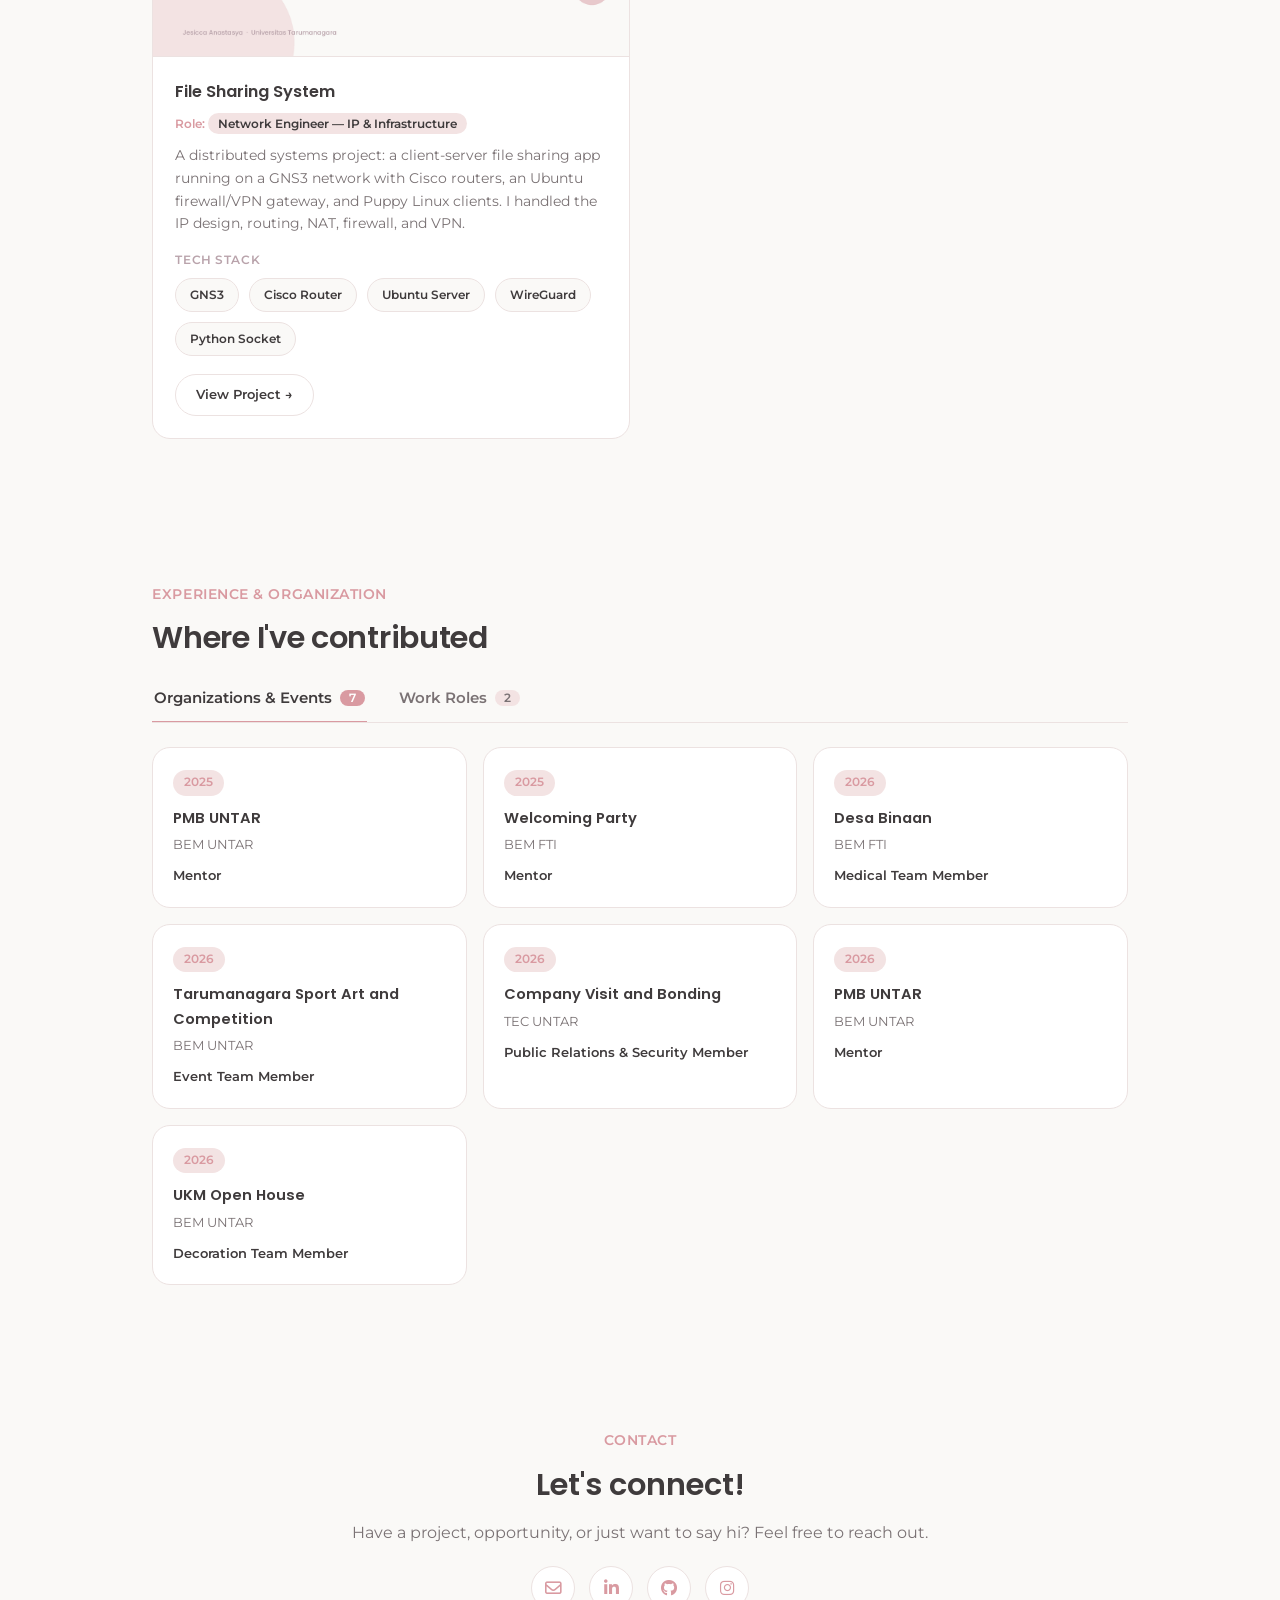
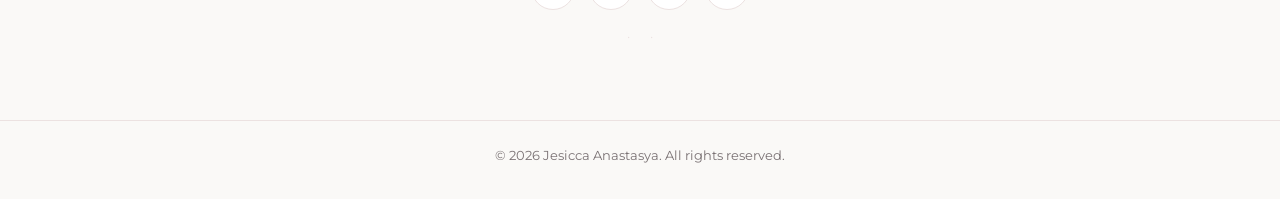
==== commit f2f04e2c: "fixed" ====
--- a/index.html
+++ b/index.html
@@ -107,7 +107,7 @@
             class="profile-link"
           >
             <i class="fa-regular fa-file-pdf"></i>
-            <span>View CV</span>
+            <span>View My CV</span>
           </a>
 
 
@@ -335,6 +335,14 @@
           </div>
           <div class="skill-chip">
             <i class="fa-solid fa-database"></i>
+            <span>MySQL</span>
+          </div>
+          <div class="skill-chip">
+            <i class="fa-solid fa-leaf"></i>
+            <span>MongoDB</span>
+          </div>
+          <div class="skill-chip">
+            <i class="fa-solid fa-server"></i>
             <span>Supabase</span>
           </div>
           <div class="skill-chip">
@@ -610,7 +618,7 @@
             <img src="images/foodie.png" alt="Foodie app checkout, QRIS, success, and invoice screens" loading="lazy">
           </div>
           <div class="project-body">
-            <h3>Foodie.id</h3>
+            <h3>Foodie</h3>
             <p class="project-role">Role: <span>UI/UX Designer &amp; Flutter Developer</span></p>
             <p>
               A mobile restaurant ordering app built for a Mobile Programming
@@ -805,7 +813,7 @@
       <div class="socials">
 
         <a
-          href="mailto:jesiccaanastasya5@gmail.com"
+          href="mailto:jesiccaanastasya27@gmail.com"
           aria-label="Send me an email"
         >
           <i class="fa-regular fa-envelope"></i>
